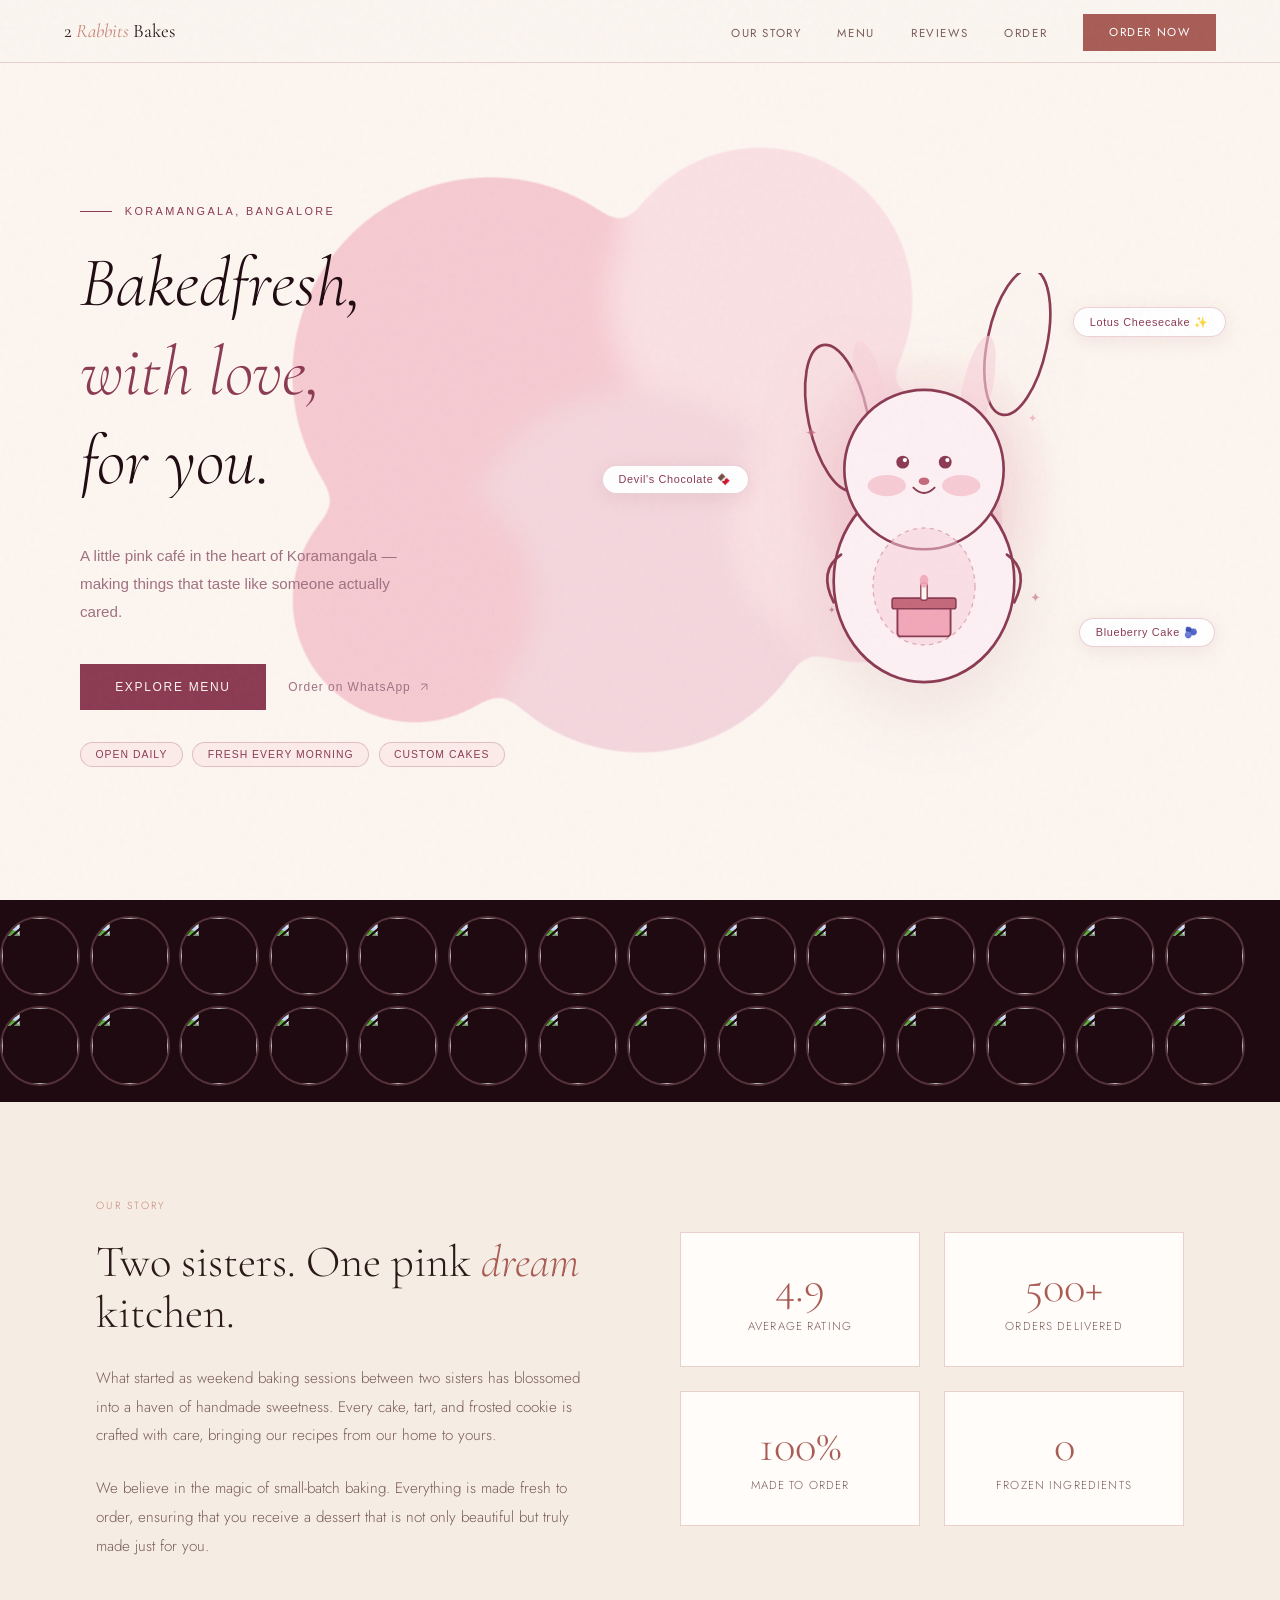
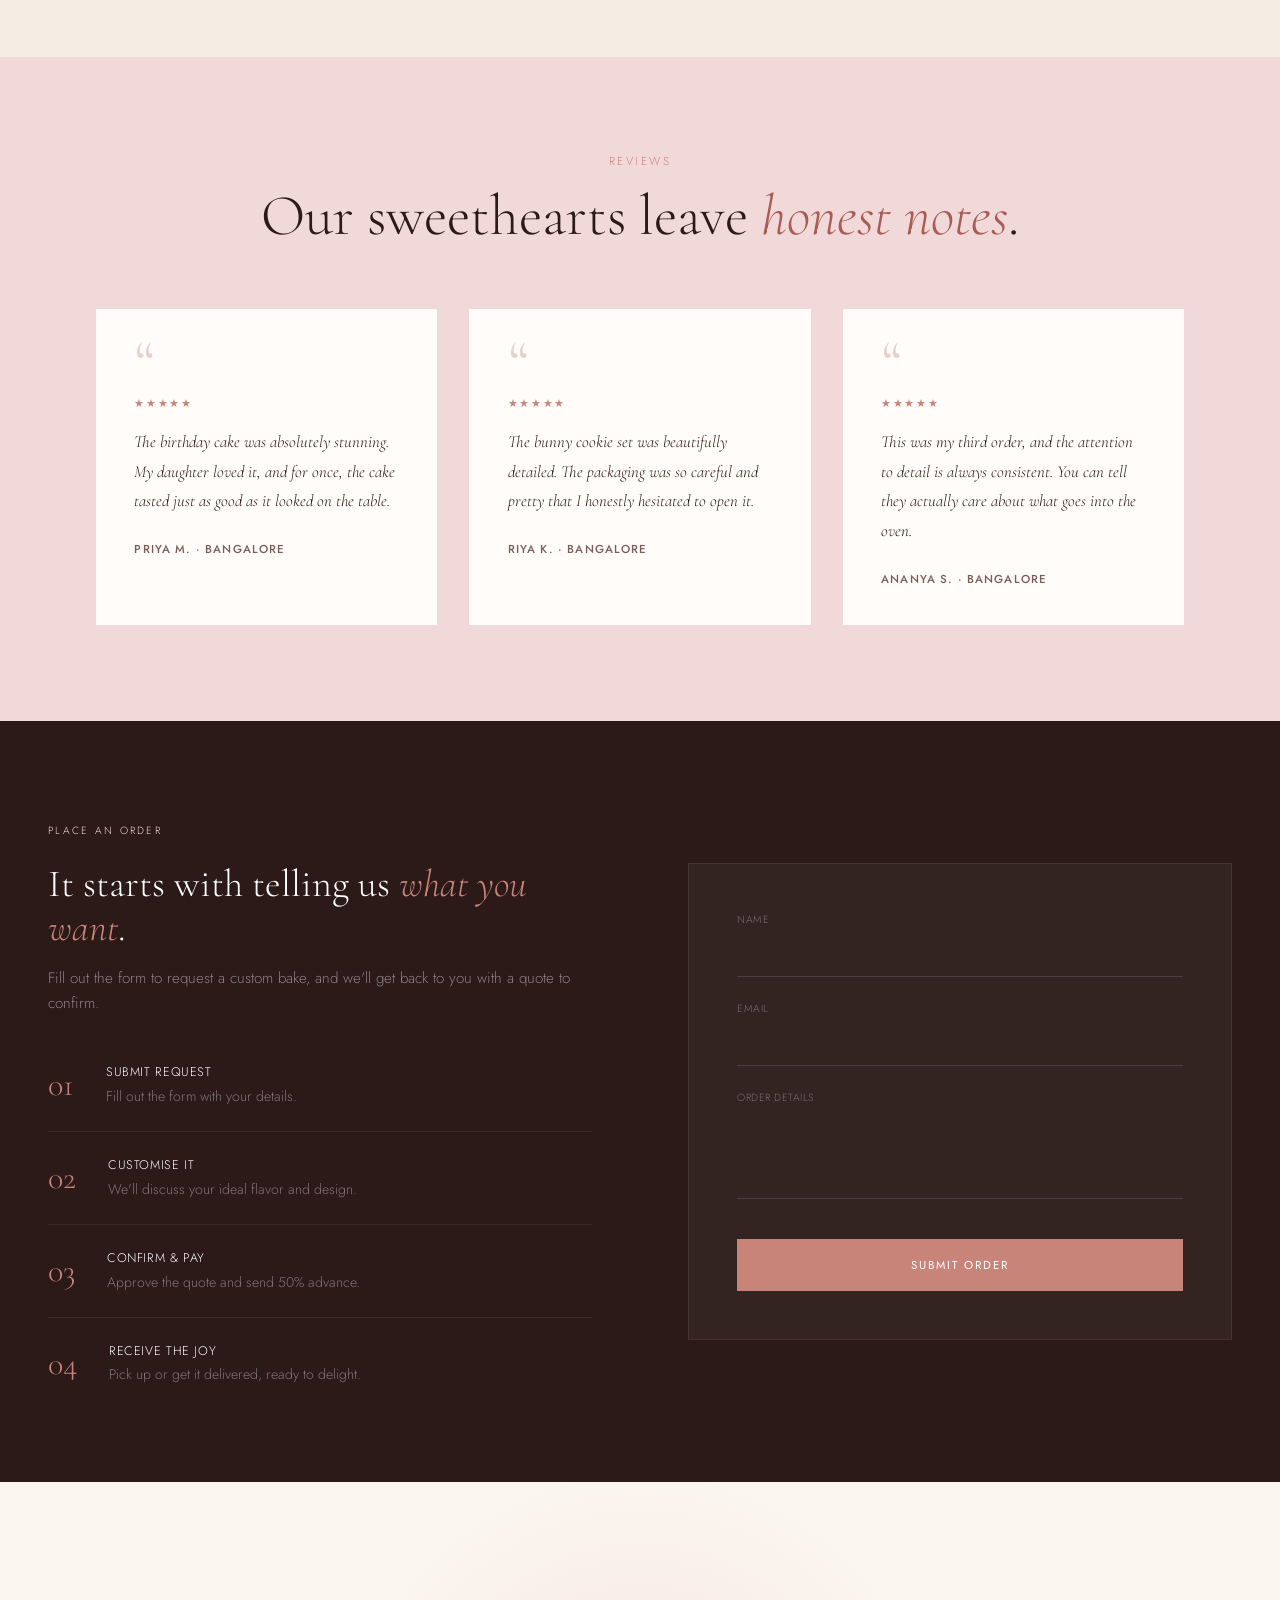
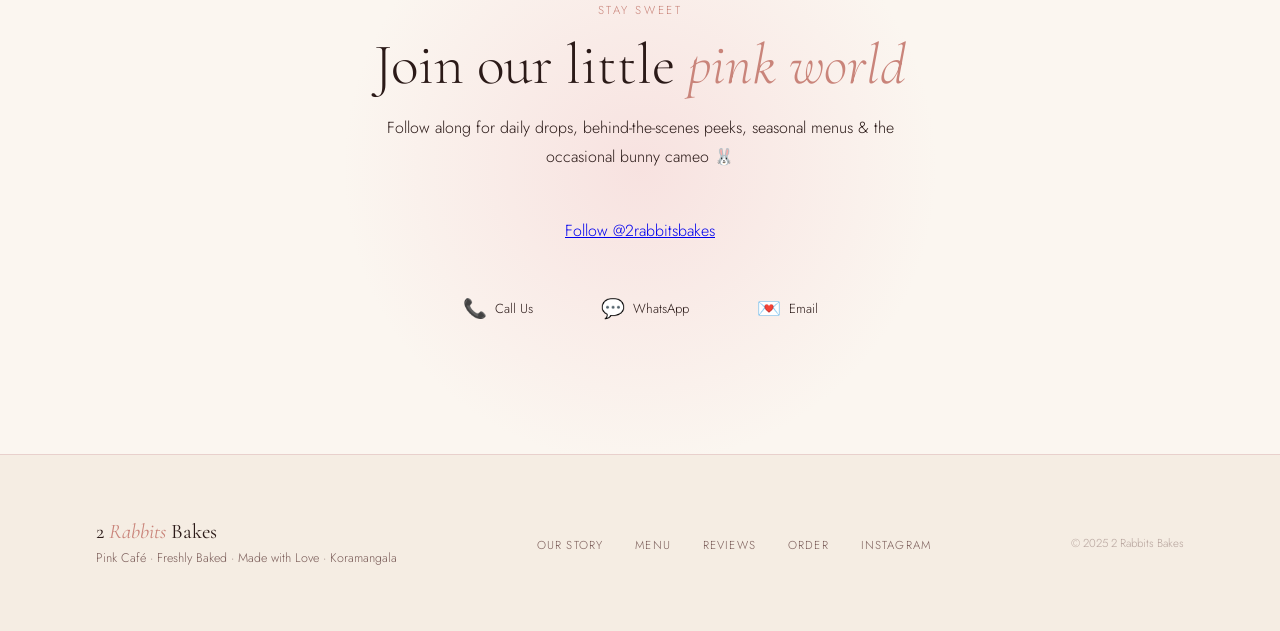
==== index.html @ 3a02e258 "replace images" ====
<!DOCTYPE html>
<html lang="en">
<head>
  <meta charset="UTF-8" />
  <meta name="viewport" content="width=device-width, initial-scale=1.0" />
  <title>2 Rabbits Bakes 🐰</title>
  <link href="https://fonts.googleapis.com/css2?family=Cormorant+Garamond:ital,wght@0,300;0,400;0,500;1,300;1,400&family=Jost:wght@300;400;500&display=swap" rel="stylesheet" />
  <style>
    :root {
  --shop-pink:  #F2A7B8;
  --shop-light: #FDF0F4;
  --shop-berry: #8B3A52;
  --shop-ivory: #FDF6F0;
  --shop-white: #FFFFFF;
  --shop-dark:  #1E0A10;
  --shop-rose:  #C4687A;
  --shop-muted: #A07080;
      --blush: #F2D9D9;
      --rose: #C9847A;
      --deep-rose: #A85C55;
      --cream: #FBF6F0;
      --warm-white: #FFFCF9;
      --parchment: #F5EDE3;
      --ink: #2B1A18;
      --muted: #7A5C58;
      --border: #E8D0CC;
      --serif: 'Cormorant Garamond', Georgia, serif;
      --sans: 'Jost', sans-serif;
    }

    *, *::before, *::after { box-sizing: border-box; margin: 0; padding: 0; }

    html { scroll-behavior: smooth; }

    body {
      background: var(--warm-white);
      font-family: var(--sans);
      font-weight: 300;
      color: var(--ink);
      overflow-x: hidden;
    }

    /* ── NOISE TEXTURE OVERLAY ── */
    body::before {
      content: '';
      position: fixed;
      top: 0; left: 0;
      width: 100vw; height: 100vh;
      pointer-events: none;
      z-index: 9999;
      background: url('data:image/svg+xml;utf8,<svg viewBox="0 0 200 200" xmlns="http://www.w3.org/2000/svg"><filter id="noiseFilter"><feTurbulence type="fractalNoise" baseFrequency="0.85" numOctaves="3" stitchTiles="stitch"/></filter><rect width="100%" height="100%" filter="url(%23noiseFilter)"/></svg>');
      opacity: 0.04;
    }

    /* ── SCROLL ANIMATIONS ── */
    .reveal {
      opacity: 0;
      transform: translateY(28px);
      transition: opacity 0.7s ease, transform 0.7s ease;
    }
    .reveal.visible { opacity: 1; transform: translateY(0); }

    /* ── NAV ── */
    nav {
      position: fixed;
      top: 0; left: 0; right: 0;
      z-index: 100;
      display: flex;
      align-items: center;
      justify-content: space-between;
      padding: 1.4rem 4rem;
      background: rgba(251, 246, 240, 0.88);
      backdrop-filter: blur(12px);
      border-bottom: 1px solid var(--border);
      transition: box-shadow 0.3s ease, padding 0.3s ease;
    }
    nav.scrolled {
      padding: 0.9rem 4rem;
      box-shadow: 0 4px 24px var(--shadow);
    }

    .nav-logo {
      font-family: var(--serif);
      font-size: 1.2rem;
      font-weight: 400;
      color: var(--ink);
      text-decoration: none;
    }
    .nav-logo em {
      font-style: italic;
      color: var(--rose);
    }

    .nav-links {
      display: flex;
      gap: 36px;
      list-style: none;
    }
    .nav-links a {
      font-family: var(--sans);
      font-size: 0.72rem;
      font-weight: 400;
      letter-spacing: 0.14em;
      text-transform: uppercase;
      color: var(--muted);
      text-decoration: none;
      transition: color 0.3s ease;
    }
    .nav-links a:hover { color: var(--deep-rose); }

    .nav-cta {
      background: var(--deep-rose);
      color: white !important;
      padding: 0.65rem 1.6rem;
      font-family: var(--sans);
      font-size: 0.72rem;
      font-weight: 400 !important;
      letter-spacing: 0.12em;
      text-transform: uppercase;
      border-radius: 0;
      transition: background 0.3s ease, transform 0.3s ease !important;
    }
    .nav-cta:hover { background: var(--rose) !important; transform: translateY(-1px); }

/* BLOB BACKGROUND */
.hero-wrapper {
  position: relative;
  min-height: 100vh;
  padding-top: 72px;
  background: var(--shop-ivory);
  overflow: hidden;
  display: flex;
  align-items: center;
}

.blob-bg {
  position: absolute;
  inset: 0;
  z-index: 0;
  opacity: 0.55;
}

.blob-svg {
  width: 100%;
  height: 100%;
  position: absolute;
  inset: 0;
}

.b1 { animation: blobMove1 9s ease-in-out infinite; }
.b2 { animation: blobMove2 11s ease-in-out infinite; }
.b3 { animation: blobMove3 8s ease-in-out infinite; }
.b4 { animation: blobMove4 13s ease-in-out infinite; }
.b5 { animation: blobMove5 10s ease-in-out infinite; }

@keyframes blobMove1 { 0%,100%{cx:200;cy:250;r:130} 33%{cx:260;cy:200;r:150} 66%{cx:180;cy:320;r:110} }
@keyframes blobMove2 { 0%,100%{cx:380;cy:200;r:100} 33%{cx:320;cy:260;r:120} 66%{cx:420;cy:150;r:90} }
@keyframes blobMove3 { 0%,100%{cx:300;cy:380;r:120} 33%{cx:250;cy:420;r:100} 66%{cx:350;cy:300;r:140} }
@keyframes blobMove4 { 0%,100%{cx:150;cy:400;r:80} 50%{cx:200;cy:350;r:100} }
@keyframes blobMove5 { 0%,100%{cx:450;cy:350;r:90} 50%{cx:400;cy:420;r:110} }

/* HERO INNER LAYOUT */
.hero-inner {
  position: relative;
  z-index: 1;
  display: grid;
  grid-template-columns: 1fr 1fr;
  gap: 4rem;
  align-items: center;
  padding: 5rem 6rem 5rem 5rem;
  width: 100%;
  max-width: 1400px;
  margin: 0 auto;
}

/* LEFT COLUMN */
.hero-text-col {
  display: flex;
  flex-direction: column;
  gap: 0;
}

.hero-eyebrow {
  display: flex;
  align-items: center;
  gap: 0.8rem;
  font-family: 'DM Sans', sans-serif;
  font-size: 0.68rem;
  font-weight: 500;
  letter-spacing: 0.22em;
  text-transform: uppercase;
  color: var(--shop-berry);
  margin-bottom: 1.8rem;
  opacity: 0;
  animation: fadeSlideUp 0.7s cubic-bezier(0.16,1,0.3,1) 0.2s forwards;
}

.eyebrow-line {
  display: inline-block;
  width: 2rem;
  height: 1.5px;
  background: var(--shop-berry);
  flex-shrink: 0;
}

/* HEADLINE — word by word reveal */
.hero-title {
  font-family: 'Cormorant Garamond', serif;
  font-size: clamp(3.2rem, 5.5vw, 6rem);
  font-weight: 300;
  font-style: italic;
  line-height: 1.05;
  color: var(--shop-dark);
  margin-bottom: 1.8rem;
}

.word-row {
  display: block;
  overflow: hidden;
}

.word-wrap {
  display: inline-block;
  overflow: hidden;
}

.word {
  display: inline-block;
  opacity: 0;
  transform: translateY(110%);
}

.word-row:nth-child(1) .word { animation: wordUp 0.9s cubic-bezier(0.16,1,0.3,1) 0.4s forwards; }
.word-row:nth-child(2) .word { animation: wordUp 0.9s cubic-bezier(0.16,1,0.3,1) 0.65s forwards; }
.word-row:nth-child(3) .word { animation: wordUp 0.9s cubic-bezier(0.16,1,0.3,1) 0.9s forwards; }

.pink-word { color: var(--shop-berry); }

.hero-body {
  font-family: 'DM Sans', sans-serif;
  font-size: 0.95rem;
  font-weight: 300;
  color: var(--shop-muted);
  line-height: 1.85;
  max-width: 38ch;
  margin-bottom: 2.4rem;
  opacity: 0;
  animation: fadeSlideUp 0.7s cubic-bezier(0.16,1,0.3,1) 1.1s forwards;
}

/* CTAs */
.hero-ctas {
  display: flex;
  gap: 1.4rem;
  align-items: center;
  margin-bottom: 2rem;
  opacity: 0;
  animation: fadeSlideUp 0.7s cubic-bezier(0.16,1,0.3,1) 1.25s forwards;
}

.cta-main {
  font-family: 'DM Sans', sans-serif;
  font-size: 0.75rem;
  font-weight: 500;
  letter-spacing: 0.14em;
  text-transform: uppercase;
  background: var(--shop-berry);
  color: var(--shop-ivory);
  padding: 1rem 2.2rem;
  text-decoration: none;
  transition: background 0.3s ease, transform 0.3s ease, box-shadow 0.3s ease;
}
.cta-main:hover {
  background: var(--shop-rose);
  transform: translateY(-3px);
  box-shadow: 0 12px 32px rgba(139,58,82,0.25);
}

.cta-sub {
  font-family: 'DM Sans', sans-serif;
  font-size: 0.75rem;
  font-weight: 400;
  letter-spacing: 0.08em;
  color: var(--shop-muted);
  text-decoration: none;
  display: flex;
  align-items: center;
  gap: 0.4rem;
  transition: color 0.25s, gap 0.25s;
}
.cta-sub:hover { color: var(--shop-berry); gap: 0.7rem; }

/* BADGES */
.hero-badges {
  display: flex;
  gap: 0.6rem;
  flex-wrap: wrap;
  opacity: 0;
  animation: fadeSlideUp 0.7s cubic-bezier(0.16,1,0.3,1) 1.4s forwards;
}

.badge {
  font-family: 'DM Sans', sans-serif;
  font-size: 0.65rem;
  font-weight: 400;
  letter-spacing: 0.1em;
  text-transform: uppercase;
  color: var(--shop-berry);
  border: 1px solid rgba(139,58,82,0.25);
  padding: 0.35rem 0.9rem;
  border-radius: 999px;
  background: rgba(242,167,184,0.12);
  transition: background 0.2s;
}
.badge:hover { background: rgba(242,167,184,0.28); }

/* RIGHT COLUMN — tilt card */
.hero-visual-col {
  position: relative;
  display: flex;
  align-items: center;
  justify-content: center;
  opacity: 0;
  animation: fadeSlideUp 0.9s cubic-bezier(0.16,1,0.3,1) 0.5s forwards;
}

.rabbit-stage {
  position: relative;
  display: flex;
  align-items: center;
  justify-content: center;
  width: 100%;
  max-width: 420px;
  margin: 0 auto;
  transform-style: preserve-3d;
  transition: transform 0.1s ease-out;
  will-change: transform;
}

.rabbit-glow {
  position: absolute;
  width: 280px;
  height: 280px;
  border-radius: 50%;
  background: radial-gradient(circle, rgba(242,167,184,0.45) 0%, transparent 70%);
  animation: glowPulse 4s ease-in-out infinite;
  pointer-events: none;
}

.rabbit-svg {
  width: 100%;
  max-width: 340px;
  height: auto;
  animation: rabbitBounce 3.5s ease-in-out infinite;
  filter: drop-shadow(0 20px 40px rgba(139,58,82,0.12));
}

.ear-left { animation: earWiggleL 3.5s ease-in-out infinite; transform-origin: 110px 160px; }
.ear-right { animation: earWiggleR 3.5s ease-in-out infinite; transform-origin: 210px 160px; }
.flame { animation: flameFlicker 0.8s ease-in-out infinite alternate; transform-origin: 160px 290px; }
.eye { animation: blink 5s ease-in-out infinite; }

.star { animation: starTwinkle 3s ease-in-out infinite; }
.s1 { animation-delay: 0s; }
.s2 { animation-delay: 0.8s; }
.s3 { animation-delay: 1.4s; }
.s4 { animation-delay: 2s; }

@keyframes rabbitBounce {
  0%, 100% { transform: translateY(0px); }
  50%       { transform: translateY(-14px); }
}

@keyframes earWiggleL {
  0%, 100% { transform: rotate(0deg); }
  20%       { transform: rotate(-6deg); }
  40%       { transform: rotate(3deg); }
}

@keyframes earWiggleR {
  0%, 100% { transform: translateX(0deg); }
  20%       { transform: rotate(6deg); }
  40%       { transform: rotate(-3deg); }
}

@keyframes flameFlicker {
  from { transform: scaleY(1) scaleX(1); opacity: 0.9; }
  to   { transform: scaleY(1.3) scaleX(0.8); opacity: 0.6; }
}

@keyframes glowPulse {
  0%, 100% { transform: scale(1); opacity: 0.6; }
  50%       { transform: scale(1.15); opacity: 0.9; }
}

@keyframes blink {
  0%, 90%, 100% { transform: scaleY(1); }
  95%            { transform: scaleY(0.1); }
}

@keyframes starTwinkle {
  0%, 100% { opacity: 0.3; transform: scale(0.8); }
  50%       { opacity: 1;   transform: scale(1.2); }
}

/* FLOATING PILL BADGES */
.float-pill {
  position: absolute;
  font-family: 'DM Sans', sans-serif;
  font-size: 0.68rem;
  font-weight: 400;
  letter-spacing: 0.06em;
  color: var(--shop-berry);
  background: var(--shop-white);
  border: 1px solid rgba(196,104,122,0.3);
  padding: 0.45rem 1rem;
  border-radius: 999px;
  box-shadow: 0 4px 20px rgba(139,58,82,0.1);
  white-space: nowrap;
}

.fp1 { top: 8%; right: -8%; animation: pillFloat 6s ease-in-out infinite; }
.fp2 { top: 45%; left: -12%; animation: pillFloat 8s ease-in-out 1s infinite; }
.fp3 { bottom: 12%; right: -6%; animation: pillFloat 7s ease-in-out 0.5s infinite; }

/* DUAL SCROLL STRIPS */
.dual-strips {
  background: var(--shop-dark);
  padding: 1rem 0;
  overflow: hidden;
  display: flex;
  flex-direction: column;
  gap: 0.6rem;
}

.strip { overflow: hidden; }

.strip-track {
  display: flex;
  gap: 0.6rem;
  width: max-content;
}

.strip-left .strip-track  { animation: scrollLeft  28s linear infinite; }
.strip-right .strip-track { animation: scrollRight 22s linear infinite; }

.dual-strips:hover .strip-track { animation-play-state: paused; }

.strip-item {
  width: 80px;
  height: 80px;
  border-radius: 50%;
  overflow: hidden;
  flex-shrink: 0;
  border: 2px solid rgba(242,167,184,0.25);
  transition: border-color 0.3s, transform 0.3s;
}

.strip-item:hover {
  border-color: var(--shop-pink);
  transform: scale(1.1);
}

.strip-item img {
  width: 100%;
  height: 100%;
  object-fit: cover;
  display: block;
}

/* ── KEYFRAMES ── */
@keyframes wordUp {
  to { opacity: 1; transform: translateY(0); }
}

@keyframes fadeSlideUp {
  from { opacity: 0; transform: translateY(20px); }
  to   { opacity: 1; transform: translateY(0); }
}

@keyframes clipWipe {
  to { clip-path: inset(0 0% 0 0); }
}

@keyframes imgSettle {
  to { transform: scale(1); }
}

@keyframes pillFloat {
  0%,100% { transform: translateY(0px); }
  50%     { transform: translateY(-10px); }
}

@keyframes scrollLeft {
  from { transform: translateX(0); }
  to   { transform: translateX(-50%); }
}

@keyframes scrollRight {
  from { transform: translateX(-50%); }
  to   { transform: translateX(0); }
}

/* RESPONSIVE */
@media (max-width: 900px) {
  .hero-inner { grid-template-columns: 1fr; padding: 3rem 1.5rem; gap: 3rem; }
  .rabbit-stage { width: 100%; }
  
  .fp1, .fp2, .fp3 { display: none; }
  .hero-title { font-size: clamp(2.8rem, 9vw, 4rem); }
}

    /* ── SECTION COMMON ── */
    section { padding: 100px 48px; }

    .section-label {
      font-size: 0.72rem;
      letter-spacing: 0.22em;
      text-transform: uppercase;
      color: var(--rose);
      margin-bottom: 14px;
      display: flex;
      align-items: center;
      gap: 10px;
    }
    .section-label::before {
      content: '';
      display: block;
      width: 32px; height: 1px;
      background: var(--rose-light);
    }

    .section-title {
      font-family: 'Cormorant Garamond', serif;
      font-size: clamp(2.2rem, 5vw, 3.6rem);
      font-weight: 300;
      line-height: 1.15;
      color: var(--charcoal);
      margin-bottom: 20px;
    }
    .section-title em { font-style: italic; color: var(--rose); }

    .section-body {
      font-size: 1rem;
      line-height: 1.8;
      color: var(--charcoal-light);
      max-width: 560px;
    }

    /* ── ABOUT ── */
    #about {
      display: grid;
      grid-template-columns: 1fr 1fr;
      gap: 5rem;
      align-items: center;
      background: var(--parchment);
      padding: 6rem;
    }

    .about-label {
      font-family: var(--sans);
      font-size: 0.65rem;
      text-transform: uppercase;
      letter-spacing: 0.22em;
      color: var(--rose);
      margin-bottom: 1.5rem;
      display: block;
    }

    .about-heading {
      font-family: var(--serif);
      font-size: clamp(2.2rem, 3.5vw, 3.4rem);
      font-weight: 300;
      color: var(--ink);
      margin-bottom: 1.5rem;
      line-height: 1.15;
    }
    .about-heading em {
      font-style: italic;
      color: var(--deep-rose);
    }

    .about-text {
      font-size: 0.95rem;
      color: var(--muted);
      line-height: 1.9;
      margin-bottom: 1.5rem;
    }
    .about-text:last-of-type {
      margin-bottom: 0;
    }

    .about-stats {
      display: grid;
      grid-template-columns: 1fr 1fr;
      gap: 1.5rem;
    }

    .stat-card {
      background: var(--warm-white);
      border: 1px solid var(--border);
      padding: 2rem;
      display: flex;
      flex-direction: column;
      gap: 0.5rem;
      text-align: center;
    }

    .stat-number {
      font-family: var(--serif);
      font-size: 2.8rem;
      font-weight: 300;
      color: var(--deep-rose);
      line-height: 1;
    }

    .stat-label {
      font-family: var(--sans);
      font-size: 0.72rem;
      text-transform: uppercase;
      letter-spacing: 0.1em;
      color: var(--muted);
    }

    /* ── MENU ── */
    .menu-section {
      background: var(--cream);
      text-align: center;
      padding: 100px 48px;
    }
    .menu-section .section-label {
      font-family: var(--sans);
      font-size: 0.65rem;
      text-transform: uppercase;
      letter-spacing: 0.22em;
      color: var(--rose);
      justify-content: center;
      display: flex;
    }
    .menu-section .section-label::before { display: none; }
    .menu-section .section-title em { color: var(--deep-rose); }

    .menu-grid {
      display: grid;
      grid-template-columns: repeat(3, 1fr);
      gap: 1.5px;
      background: var(--border);
      max-width: 1100px;
      margin: 60px auto 0;
      border: 1.5px solid var(--border);
    }

    .menu-card {
      background: var(--warm-white);
      padding: 2.8rem 2.4rem;
      position: relative;
      overflow: hidden;
      text-align: left;
      cursor: default;
      transition: background 0.3s ease;
    }
    .menu-card:hover {
      background: var(--parchment);
    }
    .menu-card::before {
      content: '';
      position: absolute;
      top: 0;
      left: 0;
      width: 3px;
      height: 0;
      background: var(--rose);
      transition: height 0.3s ease;
    }
    .menu-card:hover::before {
      height: 100%;
    }

    .menu-watermark {
      font-family: var(--serif);
      font-size: 3.5rem;
      font-weight: 300;
      color: var(--blush);
      position: absolute;
      top: 0.8rem;
      right: 1.2rem;
      line-height: 1;
      user-select: none;
      z-index: 0;
    }

    .menu-card-body {
      position: relative;
      z-index: 1;
    }

    .menu-card-title {
      font-family: var(--serif);
      font-size: 1.4rem;
      color: var(--ink);
      margin-bottom: 0.6rem;
    }

    .menu-card-desc {
      font-family: var(--sans);
      font-size: 0.85rem;
      color: var(--muted);
      line-height: 1.75;
      margin-bottom: 1.6rem;
    }

    .menu-card-footer {
      display: flex;
      align-items: center;
      justify-content: space-between;
      position: relative;
      z-index: 1;
    }

    .menu-price {
      font-family: var(--serif);
      font-size: 1.1rem;
      font-style: italic;
      color: var(--deep-rose);
    }

    .menu-tag {
      font-family: var(--sans);
      font-size: 0.6rem;
      text-transform: uppercase;
      letter-spacing: 0.14em;
      color: var(--rose);
      border: 1px solid var(--rose);
      padding: 0.2rem 0.6rem;
    }

    /* ── TESTIMONIALS ── */
    .testimonials {
      background: var(--blush);
      padding: 6rem;
      text-align: center;
    }
    .testimonials .section-label { justify-content: center; }
    .testimonials .section-label::before { display: none; }
    .testimonials .section-title em { color: var(--deep-rose); }

    .testi-grid {
      display: grid;
      grid-template-columns: repeat(3, 1fr);
      gap: 2rem;
      max-width: 1100px;
      margin: 60px auto 0;
    }

    .testi-card {
      background: var(--warm-white);
      padding: 2.4rem;
      text-align: left;
      transition: transform 0.3s ease;
    }
    .testi-card:hover { transform: translateY(-4px); }

    .testi-quote-mark {
      font-family: var(--serif);
      font-size: 4rem;
      color: var(--border);
      line-height: 0.5;
      margin-bottom: 1rem;
      display: block;
    }

    .testi-stars {
      color: var(--rose);
      font-size: 0.7rem;
      letter-spacing: 0.15em;
      margin-bottom: 1rem;
    }

    .testi-quote {
      font-family: var(--serif);
      font-style: italic;
      font-size: 1.05rem;
      color: var(--ink);
      line-height: 1.75;
      margin-bottom: 1.6rem;
    }

    .testi-author {
      display: flex;
      align-items: center;
      gap: 12px;
    }

    .testi-name {
      font-family: var(--sans);
      font-size: 0.72rem;
      font-weight: 500;
      text-transform: uppercase;
      letter-spacing: 0.1em;
      color: var(--muted);
    }

    /* ── HOW TO ORDER ── */
    #order {
      background: var(--ink);
      padding: 6rem 48px;
    }

    .order-container {
      display: grid;
      grid-template-columns: 1fr 1fr;
      gap: 6rem;
      align-items: center;
      max-width: 1200px;
      margin: 0 auto;
    }

    .order-left .section-label {
      font-family: var(--sans);
      font-size: 0.65rem;
      text-transform: uppercase;
      letter-spacing: 0.22em;
      color: var(--blush);
      margin-bottom: 1.5rem;
      display: inline-block;
    }

    .order-heading {
      font-family: var(--serif);
      font-weight: 300;
      font-size: clamp(2rem, 3vw, 3rem);
      color: white;
      margin-bottom: 1rem;
      line-height: 1.15;
    }
    .order-heading em {
      font-style: italic;
      color: var(--rose);
    }

    .order-subtext {
      font-family: var(--sans);
      color: rgba(255,255,255,0.45);
      font-size: 0.95rem;
      line-height: 1.6;
      margin-bottom: 3rem;
    }

    .order-steps {
      display: flex;
      flex-direction: column;
      gap: 0;
    }

    .order-step {
      display: flex;
      flex-direction: row;
      gap: 2rem;
      align-items: center;
      padding: 1.5rem 0;
      border-bottom: 1px solid rgba(255,255,255,0.07);
    }
    .order-step:first-child {
      padding-top: 0;
    }
    .order-step:last-child {
      border-bottom: none;
      padding-bottom: 0;
    }

    .step-number {
      font-family: var(--serif);
      font-size: 2rem;
      color: var(--rose);
      line-height: 1;
    }

    .step-text {
      display: flex;
      flex-direction: column;
      gap: 0.3rem;
    }

    .step-title {
      font-family: var(--sans);
      font-size: 0.78rem;
      text-transform: uppercase;
      color: white;
      letter-spacing: 0.05em;
    }

    .step-desc {
      font-family: var(--sans);
      font-size: 0.88rem;
      color: rgba(255,255,255,0.4);
      line-height: 1.5;
    }

    .order-form-container {
      background: rgba(255,255,255,0.04);
      border: 1px solid rgba(255,255,255,0.08);
      padding: 3rem;
    }

    .order-form-group {
      display: flex;
      flex-direction: column;
      margin-bottom: 1.5rem;
    }

    .order-form-label {
      font-family: var(--sans);
      font-size: 0.65rem;
      text-transform: uppercase;
      color: rgba(255,255,255,0.35);
      margin-bottom: 0.3rem;
      letter-spacing: 0.05em;
    }

    .order-input {
      background: transparent;
      border: none;
      border-bottom: 1px solid rgba(255,255,255,0.12);
      color: white;
      padding: 0.7rem 0;
      font-family: var(--sans);
      font-size: 0.95rem;
      transition: border-bottom-color 0.3s ease;
      outline: none;
      resize: none;
    }
    .order-input:focus {
      border-bottom-color: var(--rose);
    }

    .order-submit {
      width: 100%;
      background: var(--rose);
      color: white;
      font-family: var(--sans);
      text-transform: uppercase;
      font-size: 0.72rem;
      letter-spacing: 0.18em;
      padding: 1.1rem;
      border: none;
      cursor: pointer;
      transition: background 0.3s ease;
      margin-top: 1rem;
    }
    .order-submit:hover {
      background: var(--deep-rose);
    }

    /* ── CTA SECTION ── */
    .cta-section {
      text-align: center;
      padding: 120px 48px;
      background: var(--cream);
      position: relative;
      overflow: hidden;
    }
    .cta-section::before {
      content: '';
      position: absolute;
      width: 600px; height: 600px;
      background: radial-gradient(circle, #F2C4C8 0%, transparent 70%);
      top: 50%; left: 50%;
      transform: translate(-50%, -50%);
      opacity: 0.4;
      pointer-events: none;
    }

    .cta-inner { position: relative; z-index: 1; }

    .cta-section .section-title { margin-bottom: 16px; }

    .cta-section .section-body {
      margin: 0 auto 48px;
      text-align: center;
    }

    .cta-section .section-label { justify-content: center; }
    .cta-section .section-label::before { display: none; }

    .cta-social {
      display: flex;
      align-items: center;
      justify-content: center;
      gap: 20px;
      margin-top: 40px;
      flex-wrap: wrap;
    }

    .social-pill {
      display: flex;
      align-items: center;
      gap: 8px;
      background: var(--white);
      border: 1px solid var(--blush-deep);
      border-radius: 50px;
      padding: 12px 24px;
      font-size: 0.82rem;
      color: var(--charcoal-light);
      text-decoration: none;
      transition: background 0.3s, transform 0.2s, box-shadow 0.3s;
    }
    .social-pill:hover {
      background: var(--blush);
      transform: translateY(-2px);
      box-shadow: 0 8px 20px var(--shadow);
    }
    .social-pill span { font-size: 1.2rem; }

    /* ── FOOTER ── */
    footer {
      background: var(--parchment);
      border-top: 1px solid var(--border);
      padding: 4rem 6rem;
      display: flex;
      justify-content: space-between;
      align-items: center;
      flex-wrap: wrap;
      gap: 2rem;
    }

    .footer-left {
      display: flex;
      flex-direction: column;
      gap: 0.3rem;
      text-align: left;
    }

    .footer-logo {
      font-family: var(--serif);
      font-size: 1.3rem;
      font-weight: 400;
      color: var(--ink);
    }
    .footer-logo em {
      font-style: italic;
      color: var(--rose);
      font-weight: 400;
    }

    .footer-tagline {
      font-family: var(--sans);
      font-size: 0.78rem;
      color: var(--muted);
      margin: 0;
    }

    .footer-links {
      display: flex;
      justify-content: center;
      gap: 2rem;
      list-style: none;
      margin: 0;
      padding: 0;
      flex-wrap: wrap;
    }
    .footer-links a {
      font-family: var(--sans);
      font-size: 0.72rem;
      text-transform: uppercase;
      letter-spacing: 0.1em;
      color: var(--muted);
      text-decoration: none;
      transition: color 0.3s ease;
    }
    .footer-links a:hover {
      color: var(--deep-rose);
    }

    .footer-right p {
      font-family: var(--sans);
      font-size: 0.72rem;
      color: rgba(122,92,88,0.5);
      margin: 0;
    }

    /* ── KEYFRAMES ── */
    @keyframes fadeUp {
      from { opacity: 0; transform: translateY(20px); }
      to { opacity: 1; transform: translateY(0); }
    }
    @keyframes fadeDown {
      from { opacity: 0; transform: translateY(-10px); }
      to { opacity: 1; transform: translateY(0); }
    }

    /* ── RESPONSIVE ── */
    @media (max-width: 900px) {
      nav { padding: 16px 24px; }
      .nav-links { display: none; }
      section { padding: 70px 24px; }
      #about { grid-template-columns: 1fr; gap: 4rem; padding: 4rem 2rem; }
      .about-stats { grid-template-columns: 1fr; }
      .menu-grid { grid-template-columns: 1fr 1fr; }
      .testi-grid { grid-template-columns: 1fr; }
      .order-container { grid-template-columns: 1fr; gap: 4rem; }
      footer { flex-direction: column; padding: 4rem 2rem; text-align: center; }
      .footer-left { align-items: center; text-align: center; }
    }
    @media (max-width: 600px) {
      .menu-grid { grid-template-columns: 1fr; }
    }
  </style>
</head>
<body>

  <!-- NAV -->
  <nav id="navbar">
    <a href="#" class="nav-logo">2 <em>Rabbits</em> Bakes</a>
    <ul class="nav-links">
      <li><a href="#about">Our Story</a></li>
      <li><a href="menu.html">Menu</a></li>
      <li><a href="#love">Reviews</a></li>
      <li><a href="#order">Order</a></li>
      <li><a href="https://www.instagram.com" class="nav-cta">Order Now</a></li>
    </ul>
  </nav>

  <div class="hero-wrapper">

    <!-- BACKGROUND BLOB — always morphing -->
    <div class="blob-bg" aria-hidden="true">
      <svg class="blob-svg" viewBox="0 0 600 600" xmlns="http://www.w3.org/2000/svg">
        <defs>
          <filter id="goo">
            <feGaussianBlur in="SourceGraphic" stdDeviation="10" result="blur"/>
            <feColorMatrix in="blur" mode="matrix" values="1 0 0 0 0  0 1 0 0 0  0 0 1 0 0  0 0 0 18 -7" result="goo"/>
          </filter>
        </defs>
        <g filter="url(#goo)">
          <circle class="b1" cx="200" cy="250" r="130" fill="#F2A7B8"/>
          <circle class="b2" cx="380" cy="200" r="100" fill="#F9D0DA"/>
          <circle class="b3" cx="300" cy="380" r="120" fill="#EDBED0"/>
          <circle class="b4" cx="150" cy="400" r="80"  fill="#F2A7B8"/>
          <circle class="b5" cx="450" cy="350" r="90"  fill="#F9D0DA"/>
        </g>
      </svg>
    </div>

    <!-- HERO CONTENT -->
    <div class="hero-inner">

      <!-- LEFT: text -->
      <div class="hero-text-col">
        <p class="hero-eyebrow">
          <span class="eyebrow-line"></span>
          Koramangala, Bangalore
        </p>

        <h1 class="hero-title" id="heroTitle">
          <span class="word-row"><span class="word-wrap"><span class="word">Baked</span></span><span class="word-wrap"><span class="word"> fresh,</span></span></span>
          <span class="word-row"><span class="word-wrap"><span class="word pink-word">with love,</span></span></span>
          <span class="word-row"><span class="word-wrap"><span class="word">for you.</span></span></span>
        </h1>

        <p class="hero-body">
          A little pink café in the heart of Koramangala — making things that taste like someone actually cared.
        </p>

        <div class="hero-ctas">
          <a href="menu.html" class="cta-main">Explore Menu</a>
          <a href="https://wa.me/918884449239" class="cta-sub" target="_blank">
            Order on WhatsApp
            <svg width="14" height="14" viewBox="0 0 24 24" fill="none" stroke="currentColor" stroke-width="1.5"><path d="M7 17L17 7M17 7H7M17 7v10"/></svg>
          </a>
        </div>

        <div class="hero-badges">
          <span class="badge">Open Daily</span>
          <span class="badge">Fresh Every Morning</span>
          <span class="badge">Custom Cakes</span>
        </div>
      </div>

      <!-- RIGHT: tilt card with clip reveal -->
      <div class="hero-visual-col">
        <div class="rabbit-stage" id="tiltCard">
          <div class="rabbit-glow"></div>
          <svg class="rabbit-svg" viewBox="0 0 320 400" xmlns="http://www.w3.org/2000/svg" fill="none">
            
            <!-- left ear -->
            <ellipse class="ear ear-left" cx="110" cy="110" rx="28" ry="70"
              stroke="#8B3A52" stroke-width="2.5"
              transform="rotate(-12 110 110)"/>
            <ellipse cx="110" cy="115" rx="14" ry="52"
              fill="#F9D0DA" opacity="0.6"
              transform="rotate(-12 110 115)"/>

            <!-- right ear -->
            <ellipse class="ear ear-right" cx="210" cy="105" rx="28" ry="70"
              stroke="#8B3A52" stroke-width="2.5"
              transform="rotate(12 210 105)"/>
            <ellipse cx="210" cy="110" rx="14" ry="52"
              fill="#F9D0DA" opacity="0.6"
              transform="rotate(12 210 110)"/>

            <!-- body -->
            <ellipse cx="160" cy="290" rx="85" ry="95"
              fill="#FDF0F4" stroke="#8B3A52" stroke-width="2.5"/>

            <!-- head -->
            <circle cx="160" cy="185" r="75"
              fill="#FDF0F4" stroke="#8B3A52" stroke-width="2.5"/>

            <!-- cheek blush left -->
            <ellipse cx="125" cy="200" rx="18" ry="10" fill="#F2A7B8" opacity="0.5"/>
            <!-- cheek blush right -->
            <ellipse cx="195" cy="200" rx="18" ry="10" fill="#F2A7B8" opacity="0.5"/>

            <!-- eyes -->
            <circle class="eye" cx="140" cy="178" r="6" fill="#8B3A52"/>
            <circle cx="142" cy="176" r="2" fill="white"/>
            <circle class="eye" cx="180" cy="178" r="6" fill="#8B3A52"/>
            <circle cx="182" cy="176" r="2" fill="white"/>

            <!-- nose -->
            <ellipse cx="160" cy="196" rx="5" ry="3.5" fill="#C4687A"/>

            <!-- mouth -->
            <path d="M150 202 Q160 212 170 202"
              stroke="#8B3A52" stroke-width="1.8" stroke-linecap="round"/>

            <!-- tummy circle -->
            <ellipse cx="160" cy="295" rx="48" ry="55"
              fill="#F9D0DA" opacity="0.5" stroke="#C4687A"
              stroke-width="1.2" stroke-dasharray="4 4"/>

            <!-- little cake held by rabbit -->
            <rect x="135" y="310" width="50" height="32"
              rx="3" fill="#F2A7B8" stroke="#8B3A52" stroke-width="1.8"/>
            <rect x="130" y="306" width="60" height="10"
              rx="2" fill="#C4687A" stroke="#8B3A52" stroke-width="1.5"/>
            <!-- candle -->
            <rect x="157" y="292" width="6" height="16"
              rx="2" fill="#FDF6F0" stroke="#8B3A52" stroke-width="1.2"/>
            <!-- flame -->
            <ellipse class="flame" cx="160" cy="290" rx="4" ry="6" fill="#F2A7B8" opacity="0.9"/>

            <!-- left arm -->
            <path d="M82 265 Q60 280 75 310"
              stroke="#8B3A52" stroke-width="2.5" stroke-linecap="round"/>
            <!-- right arm -->
            <path d="M238 265 Q260 280 245 310"
              stroke="#8B3A52" stroke-width="2.5" stroke-linecap="round"/>

            <!-- tiny stars around rabbit -->
            <text class="star s1" x="48"  y="155" font-size="14" fill="#C4687A" opacity="0.7">✦</text>
            <text class="star s2" x="258" y="140" font-size="10" fill="#F2A7B8" opacity="0.8">✦</text>
            <text class="star s3" x="70"  y="320" font-size="8"  fill="#8B3A52" opacity="0.5">✦</text>
            <text class="star s4" x="260" y="310" font-size="12" fill="#C4687A" opacity="0.6">✦</text>

          </svg>
        </div>

        <!-- floating pill badges around the card -->
        <div class="float-pill fp1">Lotus Cheesecake ✨</div>
        <div class="float-pill fp2">Devil's Chocolate 🍫</div>
        <div class="float-pill fp3">Blueberry Cake 🫐</div>
      </div>

    </div>
  </div>

  <!-- DUAL SCROLL STRIPS — replaces marquee -->
  <div class="dual-strips">
    <div class="strip strip-left">
      <div class="strip-track">
        <div class="strip-item"><img src="https://images.unsplash.com/photo-1533134242443-d4fd215305ad?w=200&h=200&fit=crop&crop=center" alt=""/></div>
        <div class="strip-item"><img src="https://images.unsplash.com/photo-1558961363-fa8fdf82db35?w=200&h=200&fit=crop&crop=center" alt=""/></div>
        <div class="strip-item"><img src="https://images.unsplash.com/photo-6UesXqvPMnQ?w=200&h=200&fit=crop&crop=center" alt=""/></div>
        <div class="strip-item"><img src="https://images.unsplash.com/photo-AigxB1zfRVo?w=200&h=200&fit=crop&crop=center" alt=""/></div>
        <div class="strip-item"><img src="https://images.unsplash.com/photo-QX814A1w3j4?w=200&h=200&fit=crop&crop=center" alt=""/></div>
        <div class="strip-item"><img src="https://images.unsplash.com/photo-PFzy4N0_R3M?w=200&h=200&fit=crop&crop=center" alt=""/></div>
        <div class="strip-item"><img src="https://images.unsplash.com/photo-qxQKvTOia6Y?w=200&h=200&fit=crop&crop=center" alt=""/></div>
        <!-- duplicate for seamless loop -->
        <div class="strip-item"><img src="https://images.unsplash.com/photo-1533134242443-d4fd215305ad?w=200&h=200&fit=crop&crop=center" alt=""/></div>
        <div class="strip-item"><img src="https://images.unsplash.com/photo-1558961363-fa8fdf82db35?w=200&h=200&fit=crop&crop=center" alt=""/></div>
        <div class="strip-item"><img src="https://images.unsplash.com/photo-6UesXqvPMnQ?w=200&h=200&fit=crop&crop=center" alt=""/></div>
        <div class="strip-item"><img src="https://images.unsplash.com/photo-AigxB1zfRVo?w=200&h=200&fit=crop&crop=center" alt=""/></div>
        <div class="strip-item"><img src="https://images.unsplash.com/photo-QX814A1w3j4?w=200&h=200&fit=crop&crop=center" alt=""/></div>
        <div class="strip-item"><img src="https://images.unsplash.com/photo-PFzy4N0_R3M?w=200&h=200&fit=crop&crop=center" alt=""/></div>
        <div class="strip-item"><img src="https://images.unsplash.com/photo-qxQKvTOia6Y?w=200&h=200&fit=crop&crop=center" alt=""/></div>
      </div>
    </div>
    <div class="strip strip-right">
      <div class="strip-track">
        <div class="strip-item"><img src="https://images.unsplash.com/photo-GPc38wLQVfM?w=200&h=200&fit=crop&crop=center" alt=""/></div>
        <div class="strip-item"><img src="https://images.unsplash.com/photo-FDYbS43jUrU?w=200&h=200&fit=crop&crop=center" alt=""/></div>
        <div class="strip-item"><img src="https://images.unsplash.com/photo-WXAbi41N2Js?w=200&h=200&fit=crop&crop=center" alt=""/></div>
        <div class="strip-item"><img src="https://images.unsplash.com/photo--qQlfYB7pqM?w=200&h=200&fit=crop&crop=center" alt=""/></div>
        <div class="strip-item"><img src="https://images.unsplash.com/photo-Faf15oObeuE?w=200&h=200&fit=crop&crop=center" alt=""/></div>
        <div class="strip-item"><img src="https://images.unsplash.com/photo-75owQGJNi3A?w=200&h=200&fit=crop&crop=center" alt=""/></div>
        <div class="strip-item"><img src="https://images.unsplash.com/photo-HQMZ3aICKkE?w=200&h=200&fit=crop&crop=center" alt=""/></div>
        <!-- duplicate -->
        <div class="strip-item"><img src="https://images.unsplash.com/photo-GPc38wLQVfM?w=200&h=200&fit=crop&crop=center" alt=""/></div>
        <div class="strip-item"><img src="https://images.unsplash.com/photo-FDYbS43jUrU?w=200&h=200&fit=crop&crop=center" alt=""/></div>
        <div class="strip-item"><img src="https://images.unsplash.com/photo-WXAbi41N2Js?w=200&h=200&fit=crop&crop=center" alt=""/></div>
        <div class="strip-item"><img src="https://images.unsplash.com/photo--qQlfYB7pqM?w=200&h=200&fit=crop&crop=center" alt=""/></div>
        <div class="strip-item"><img src="https://images.unsplash.com/photo-Faf15oObeuE?w=200&h=200&fit=crop&crop=center" alt=""/></div>
        <div class="strip-item"><img src="https://images.unsplash.com/photo-75owQGJNi3A?w=200&h=200&fit=crop&crop=center" alt=""/></div>
        <div class="strip-item"><img src="https://images.unsplash.com/photo-HQMZ3aICKkE?w=200&h=200&fit=crop&crop=center" alt=""/></div>
      </div>
    </div>
  </div>

  <!-- ABOUT -->
  <section id="about" class="reveal">
    <div class="about-left">
      <span class="about-label">Our Story</span>
      <h2 class="about-heading">Two sisters. One pink <em>dream</em> kitchen.</h2>
      <p class="about-text">
        What started as weekend baking sessions between two sisters has blossomed into a haven of handmade sweetness. Every cake, tart, and frosted cookie is crafted with care, bringing our recipes from our home to yours.
      </p>
      <p class="about-text">
        We believe in the magic of small-batch baking. Everything is made fresh to order, ensuring that you receive a dessert that is not only beautiful but truly made just for you.
      </p>
    </div>
    <div class="about-stats">
      <div class="stat-card">
        <span class="stat-number">4.9</span>
        <span class="stat-label">Average Rating</span>
      </div>
      <div class="stat-card">
        <span class="stat-number">500+</span>
        <span class="stat-label">Orders Delivered</span>
      </div>
      <div class="stat-card">
        <span class="stat-number">100%</span>
        <span class="stat-label">Made to Order</span>
      </div>
      <div class="stat-card">
        <span class="stat-number">0</span>
        <span class="stat-label">Frozen Ingredients</span>
      </div>
    </div>
  </section>

  <!-- TESTIMONIALS -->
  <section class="testimonials" id="love">
    <p class="section-label reveal">Reviews</p>
    <h2 class="section-title reveal">Our sweethearts leave <em>honest notes</em>.</h2>

    <div class="testi-grid">
      <div class="testi-card reveal" style="transition-delay: 0.05s">
        <span class="testi-quote-mark">“</span>
        <div class="testi-stars">★★★★★</div>
        <p class="testi-quote">The birthday cake was absolutely stunning. My daughter loved it, and for once, the cake tasted just as good as it looked on the table.</p>
        <div class="testi-author">
          <div class="testi-name">Priya M. · Bangalore</div>
        </div>
      </div>

      <div class="testi-card reveal" style="transition-delay: 0.1s">
        <span class="testi-quote-mark">“</span>
        <div class="testi-stars">★★★★★</div>
        <p class="testi-quote">The bunny cookie set was beautifully detailed. The packaging was so careful and pretty that I honestly hesitated to open it.</p>
        <div class="testi-author">
          <div class="testi-name">Riya K. · Bangalore</div>
        </div>
      </div>

      <div class="testi-card reveal" style="transition-delay: 0.15s">
        <span class="testi-quote-mark">“</span>
        <div class="testi-stars">★★★★★</div>
        <p class="testi-quote">This was my third order, and the attention to detail is always consistent. You can tell they actually care about what goes into the oven.</p>
        <div class="testi-author">
          <div class="testi-name">Ananya S. · Bangalore</div>
        </div>
      </div>
    </div>
  </section>

  <!-- HOW TO ORDER -->
  <section id="order">
    <div class="order-container">
      <div class="order-left reveal">
        <span class="order-left section-label" style="display:inline-block; font-family:var(--sans); font-size:0.65rem; text-transform:uppercase; letter-spacing:0.22em; color:var(--blush); margin-bottom:1.5rem;">Place an order</span>
        <h2 class="order-heading">It starts with telling us <em>what you want</em>.</h2>
        <p class="order-subtext">Fill out the form to request a custom bake, and we'll get back to you with a quote to confirm.</p>
        
        <div class="order-steps">
          <div class="order-step">
            <span class="step-number">01</span>
            <div class="step-text">
              <span class="step-title">Submit Request</span>
              <span class="step-desc">Fill out the form with your details.</span>
            </div>
          </div>
          <div class="order-step">
            <span class="step-number">02</span>
            <div class="step-text">
              <span class="step-title">Customise It</span>
              <span class="step-desc">We'll discuss your ideal flavor and design.</span>
            </div>
          </div>
          <div class="order-step">
            <span class="step-number">03</span>
            <div class="step-text">
              <span class="step-title">Confirm & Pay</span>
              <span class="step-desc">Approve the quote and send 50% advance.</span>
            </div>
          </div>
          <div class="order-step">
            <span class="step-number">04</span>
            <div class="step-text">
              <span class="step-title">Receive the Joy</span>
              <span class="step-desc">Pick up or get it delivered, ready to delight.</span>
            </div>
          </div>
        </div>
      </div>

      <div class="order-form-container reveal" style="transition-delay: 0.15s">
        <form>
          <div class="order-form-group">
            <label class="order-form-label" for="name">Name</label>
            <input class="order-input" type="text" id="name" name="name" required />
          </div>
          <div class="order-form-group">
            <label class="order-form-label" for="email">Email</label>
            <input class="order-input" type="email" id="email" name="email" required />
          </div>
          <div class="order-form-group">
            <label class="order-form-label" for="details">Order Details</label>
            <textarea class="order-input" id="details" name="details" rows="3" required></textarea>
          </div>
          <button type="submit" class="order-submit">Submit Order</button>
        </form>
      </div>
    </div>
  </section>

  <!-- CTA -->
  <section class="cta-section">
    <div class="cta-inner">
      <p class="section-label reveal">Stay Sweet</p>
      <h2 class="section-title reveal">Join our little <em>pink world</em></h2>
      <p class="section-body reveal" style="margin: 0 auto 48px; text-align: center;">
        Follow along for daily drops, behind-the-scenes peeks, seasonal menus & the occasional bunny cameo 🐰
      </p>
      <div class="reveal">
        <a href="https://www.instagram.com" class="btn-primary">Follow @2rabbitsbakes</a>
      </div>
      <div class="cta-social reveal">
        <a href="tel:+91" class="social-pill"><span>📞</span> Call Us</a>
        <a href="https://wa.me" class="social-pill"><span>💬</span> WhatsApp</a>
        <a href="mailto:hello@2rabbitsbakes.com" class="social-pill"><span>💌</span> Email</a>
      </div>
    </div>
  </section>

  <!-- FOOTER -->
  <footer>
    <div class="footer-left">
      <div class="footer-logo">2 <em>Rabbits</em> Bakes</div>
      <p class="footer-tagline">Pink Café · Freshly Baked · Made with Love · Koramangala</p>
    </div>
    <ul class="footer-links">
      <li><a href="#about">Our Story</a></li>
      <li><a href="menu.html">Menu</a></li>
      <li><a href="#love">Reviews</a></li>
      <li><a href="#order">Order</a></li>
      <li><a href="https://www.instagram.com">Instagram</a></li>
    </ul>
    <div class="footer-right">
      <p class="footer-copy">© 2025 2 Rabbits Bakes</p>
    </div>
  </footer>

  <script>
    // ── 3D MAGNETIC TILT ──
    const tiltCard = document.getElementById('tiltCard');
    if (tiltCard) {
      tiltCard.addEventListener('mousemove', (e) => {
        const rect = tiltCard.getBoundingClientRect();
        const x = (e.clientX - rect.left) / rect.width  - 0.5;
        const y = (e.clientY - rect.top)  / rect.height - 0.5;
        tiltCard.style.transform =
          `perspective(900px) rotateY(${x * 14}deg) rotateX(${-y * 10}deg) scale(1.02)`;
      });
      tiltCard.addEventListener('mouseleave', () => {
        tiltCard.style.transition = 'transform 0.7s cubic-bezier(0.16,1,0.3,1)';
        tiltCard.style.transform  = 'perspective(900px) rotateY(0deg) rotateX(0deg) scale(1)';
        setTimeout(() => { tiltCard.style.transition = 'transform 0.1s ease-out'; }, 700);
      });
    }

    // ── NAV SHRINK ──
    const nav = document.querySelector('nav');
    window.addEventListener('scroll', () => {
      if (!nav) return;
      nav.style.padding    = window.scrollY > 60 ? '0.75rem 4rem' : '1.2rem 4rem';
      nav.style.transition = 'padding 0.4s ease';
    });

    // Scroll reveal
    const reveals = document.querySelectorAll('.reveal');
    const observer = new IntersectionObserver((entries) => {
      entries.forEach(entry => {
        if (entry.isIntersecting) {
          entry.target.classList.add('visible');
        }
      });
    }, { threshold: 0.12 });
    reveals.forEach(el => observer.observe(el));
  </script>
</body>
</html>
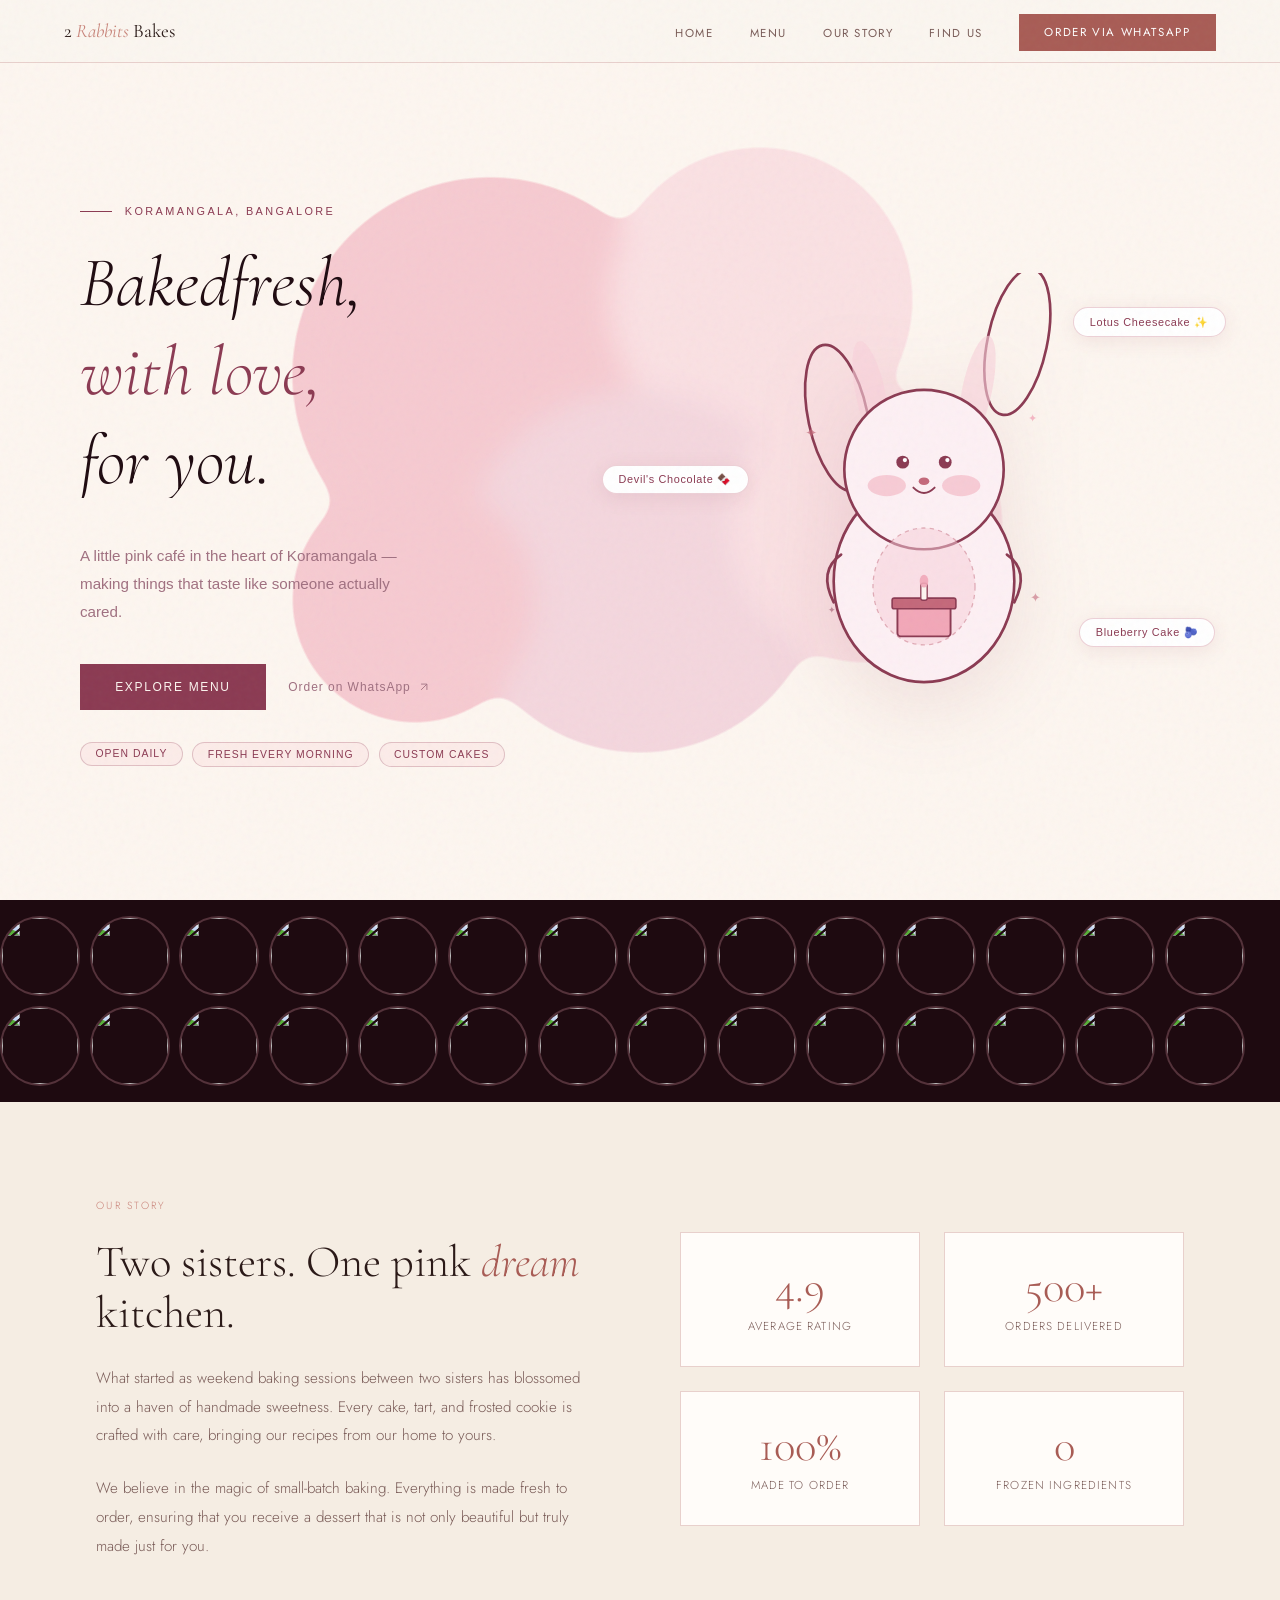
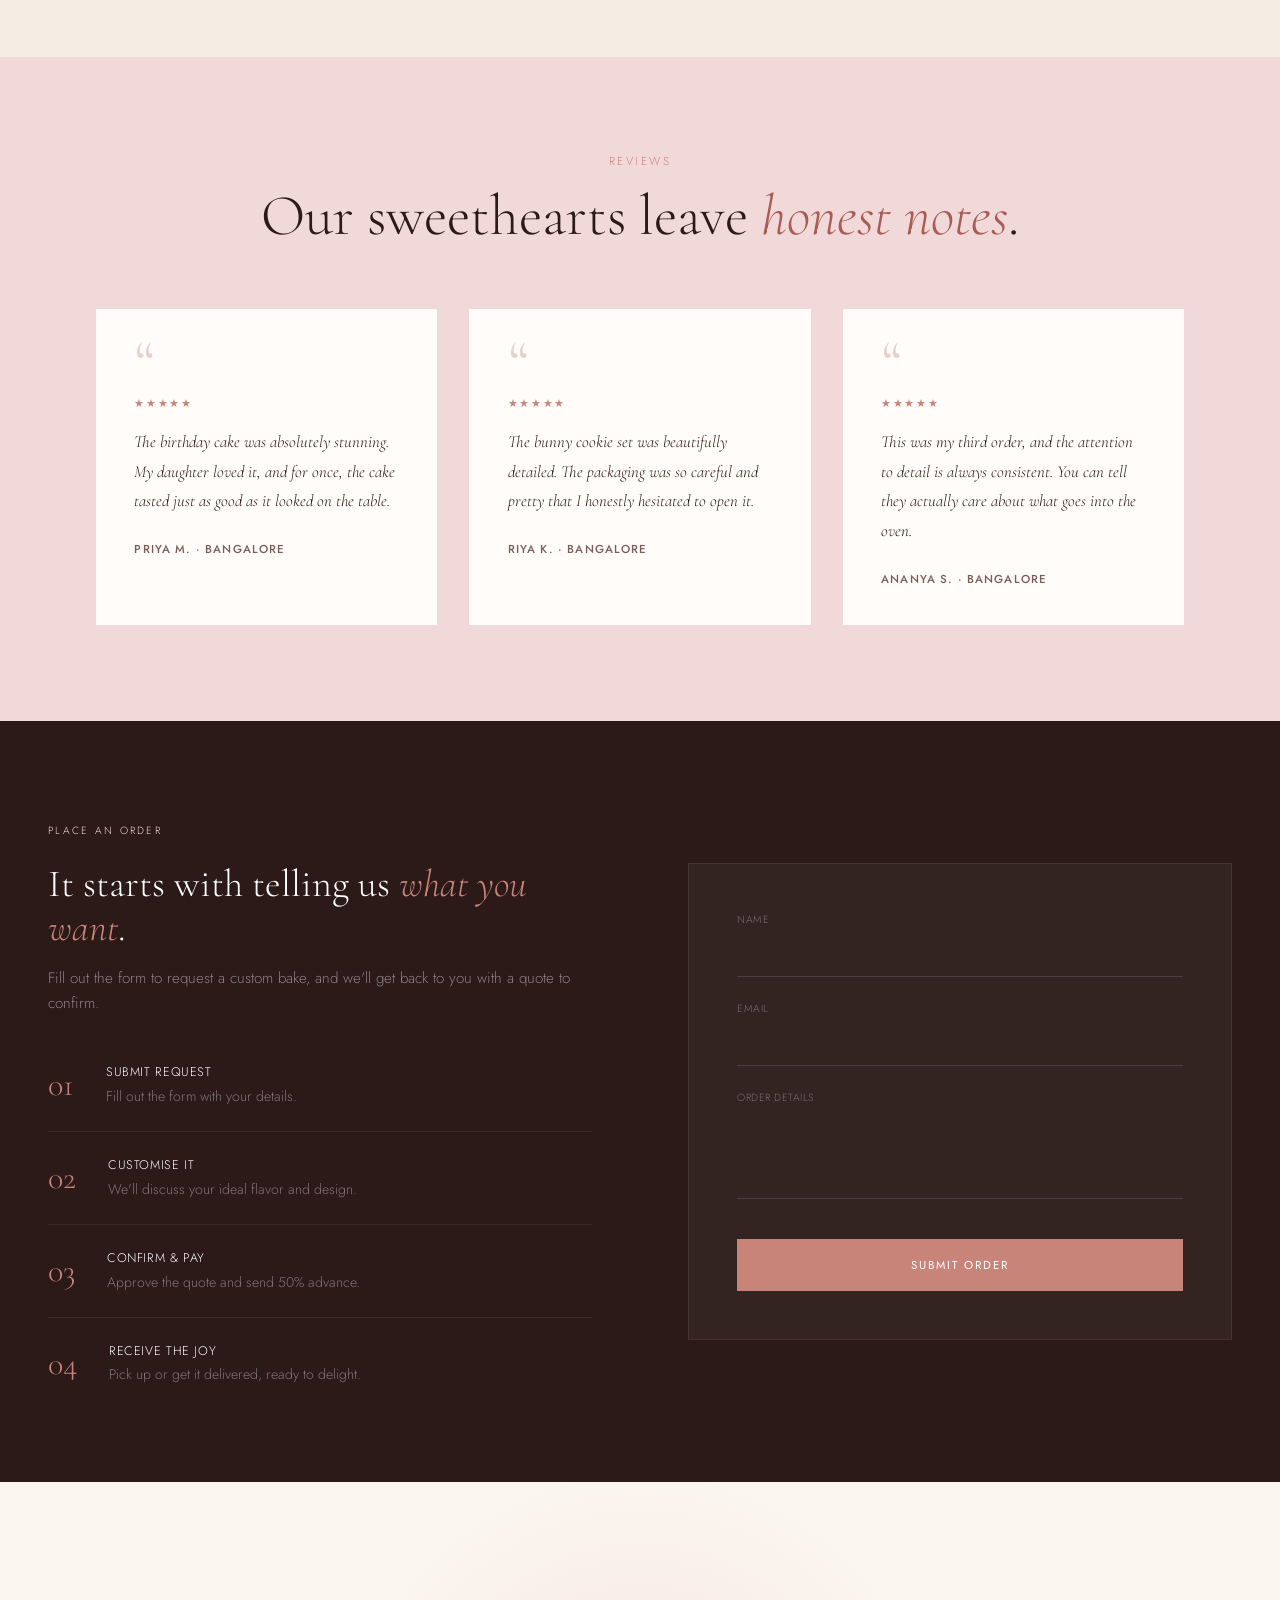
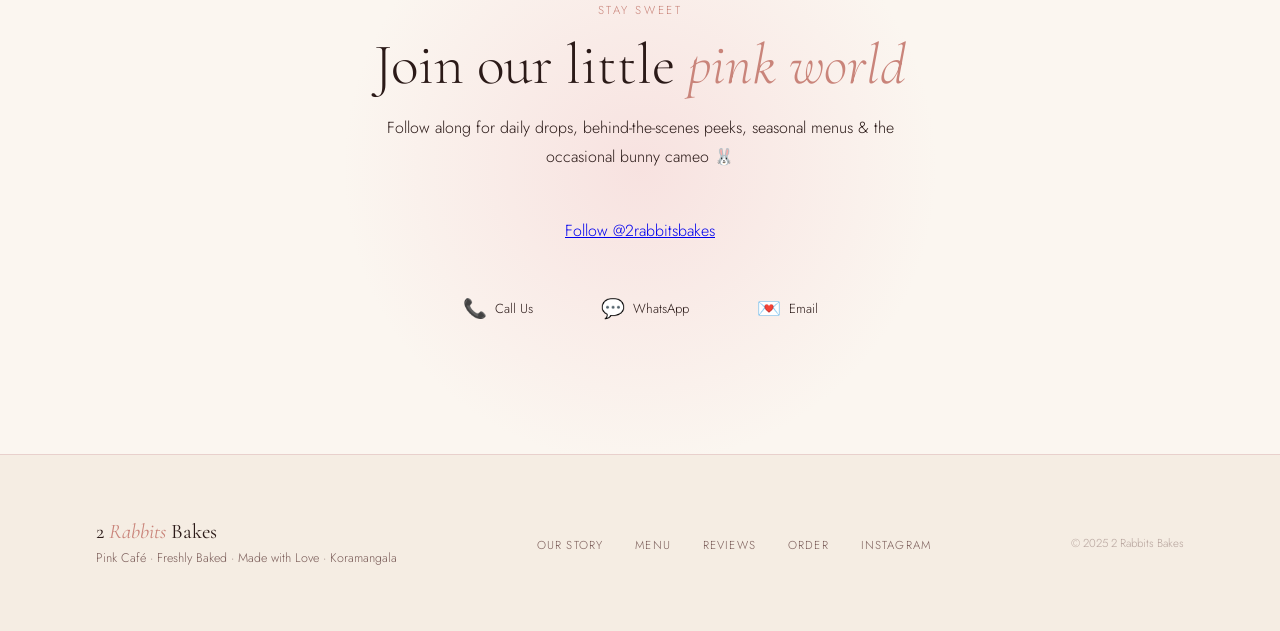
==== commit 8812900f: "our story" ====
--- a/index.html
+++ b/index.html
@@ -1112,11 +1112,11 @@
   <nav id="navbar">
     <a href="#" class="nav-logo">2 <em>Rabbits</em> Bakes</a>
     <ul class="nav-links">
-      <li><a href="#about">Our Story</a></li>
+      <li><a href="index.html">Home</a></li>
       <li><a href="menu.html">Menu</a></li>
-      <li><a href="#love">Reviews</a></li>
-      <li><a href="#order">Order</a></li>
-      <li><a href="https://www.instagram.com" class="nav-cta">Order Now</a></li>
+      <li><a href="story.html">Our Story</a></li>
+      <li><a href="#order">Find Us</a></li>
+      <li><a href="https://wa.me/918884449239" class="nav-cta" target="_blank">Order via WhatsApp</a></li>
     </ul>
   </nav>
 
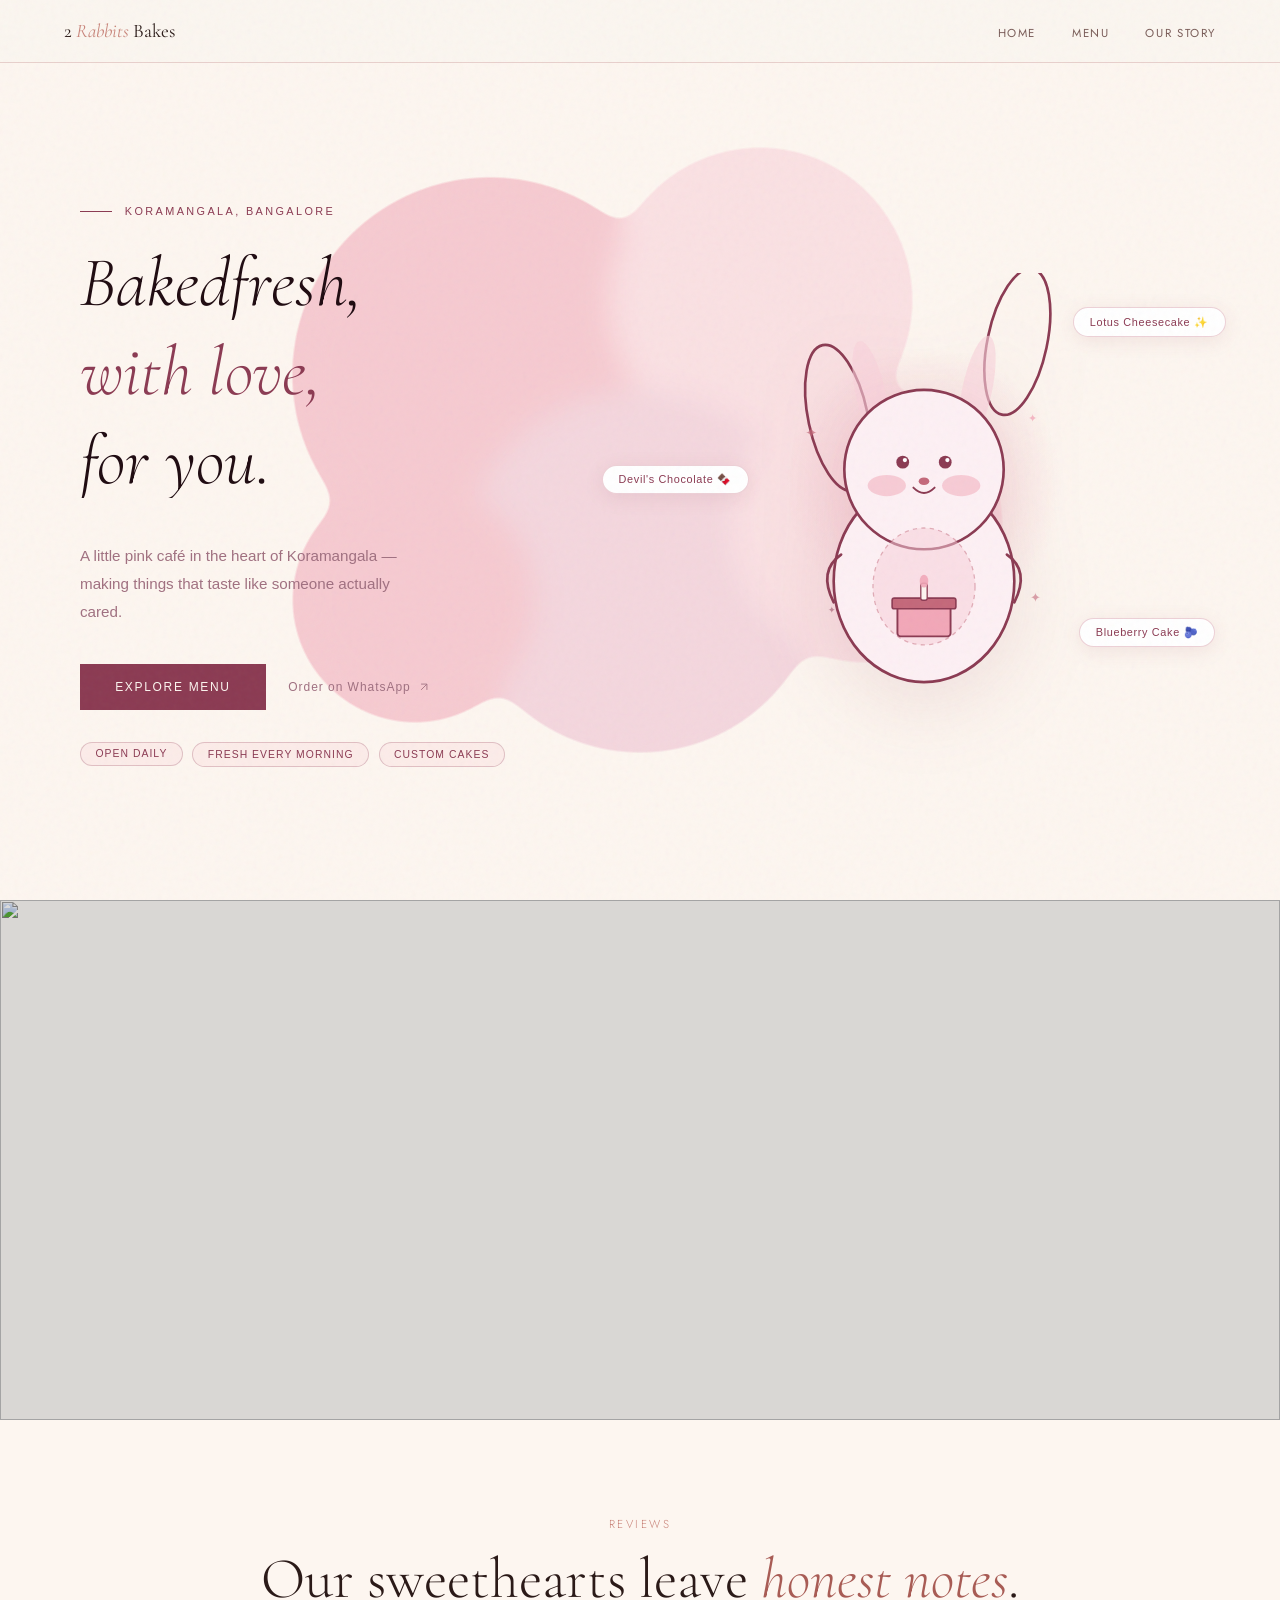
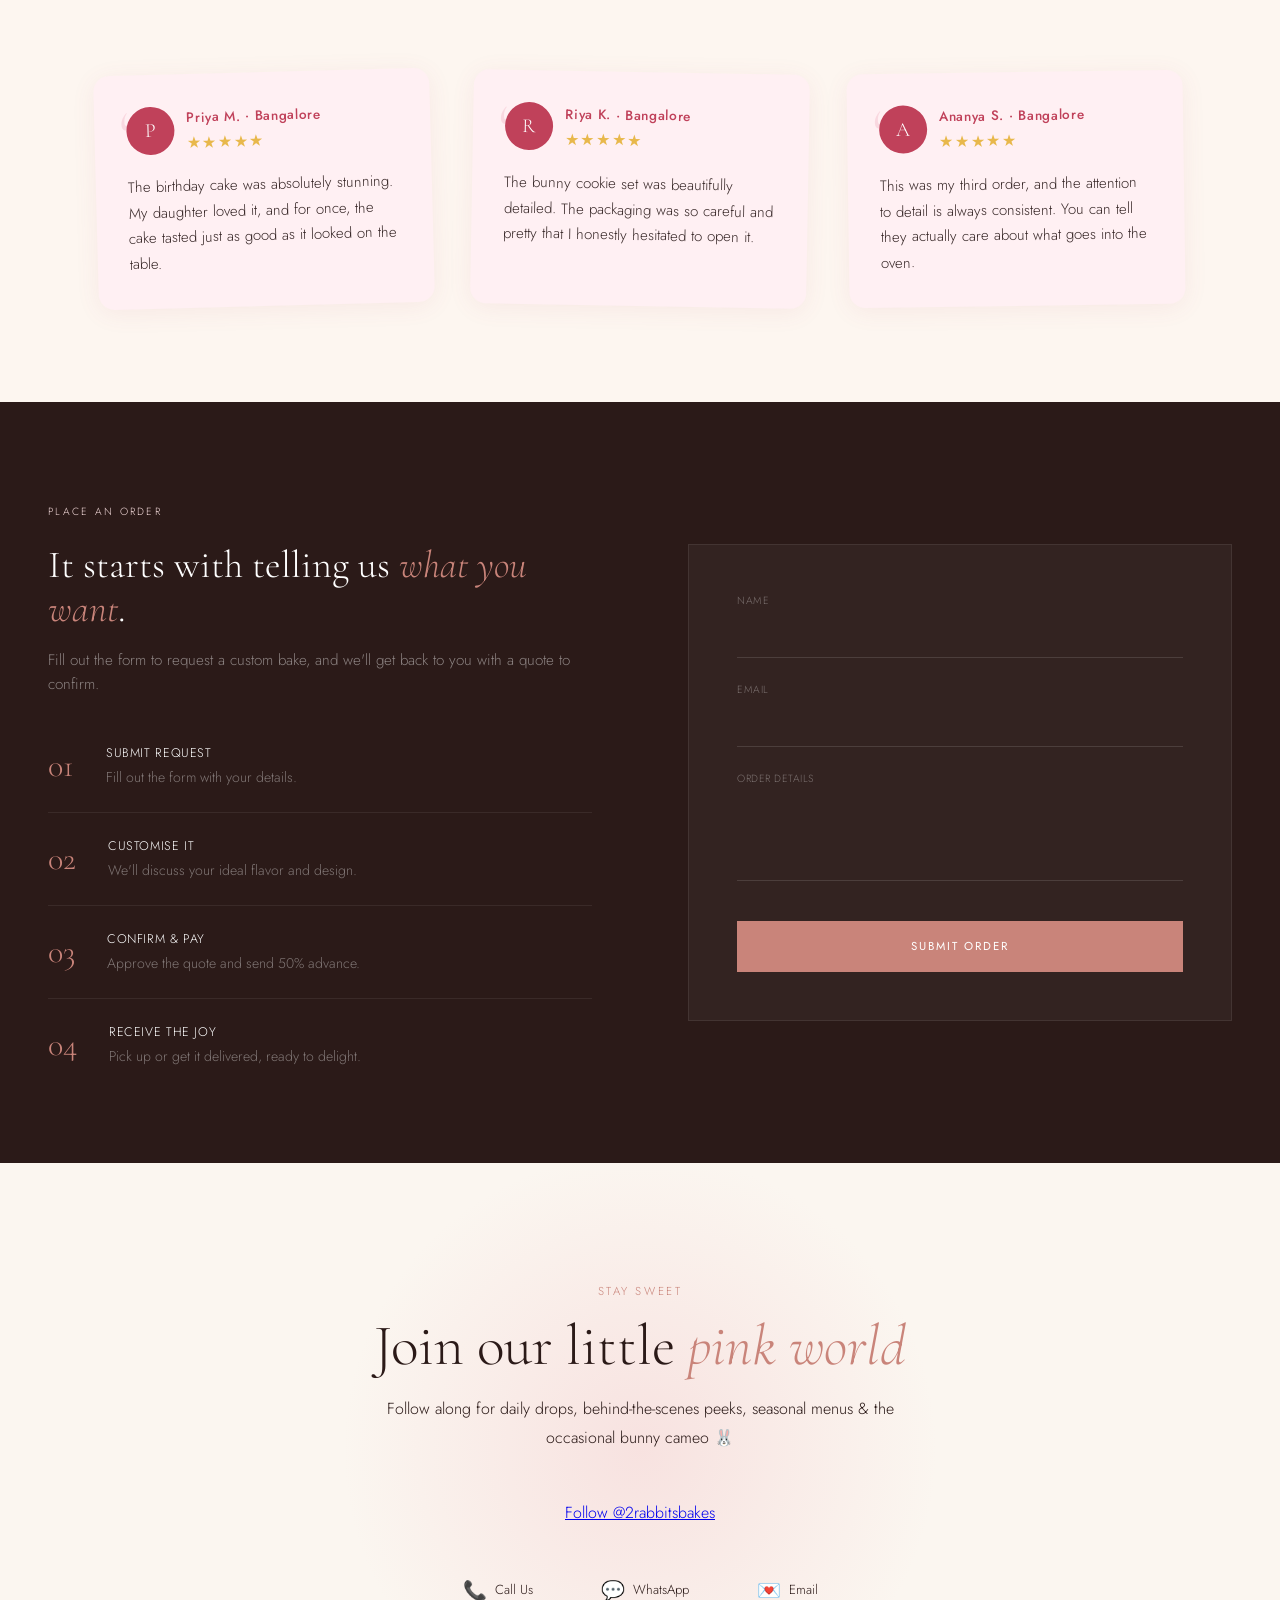
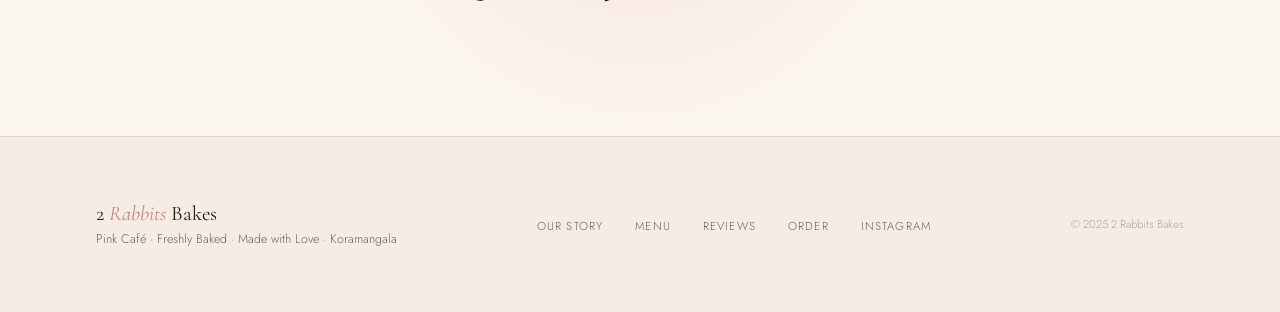
==== commit cf2f1d15: "review redesign" ====
--- a/index.html
+++ b/index.html
@@ -423,49 +423,61 @@
 .fp2 { top: 45%; left: -12%; animation: pillFloat 8s ease-in-out 1s infinite; }
 .fp3 { bottom: 12%; right: -6%; animation: pillFloat 7s ease-in-out 0.5s infinite; }
 
-/* DUAL SCROLL STRIPS */
-.dual-strips {
+/* MASONRY GALLERY GRID */
+.gallery-grid {
   background: var(--shop-dark);
-  padding: 1rem 0;
+  padding: 3rem 4rem;
+}
+
+.masonry {
+  columns: 3;
+  column-gap: 1rem;
+  max-width: 1200px;
+  margin: 0 auto;
+}
+
+.masonry-item {
+  break-inside: avoid;
+  margin-bottom: 1rem;
+  border-radius: 10px;
   overflow: hidden;
-  display: flex;
-  flex-direction: column;
-  gap: 0.6rem;
-}
-
-.strip { overflow: hidden; }
-
-.strip-track {
-  display: flex;
-  gap: 0.6rem;
-  width: max-content;
-}
-
-.strip-left .strip-track  { animation: scrollLeft  28s linear infinite; }
-.strip-right .strip-track { animation: scrollRight 22s linear infinite; }
-
-.dual-strips:hover .strip-track { animation-play-state: paused; }
-
-.strip-item {
-  width: 80px;
-  height: 80px;
-  border-radius: 50%;
-  overflow: hidden;
-  flex-shrink: 0;
-  border: 2px solid rgba(242,167,184,0.25);
-  transition: border-color 0.3s, transform 0.3s;
-}
-
-.strip-item:hover {
-  border-color: var(--shop-pink);
-  transform: scale(1.1);
-}
-
-.strip-item img {
+  position: relative;
+  cursor: pointer;
+}
+
+.masonry-item img {
   width: 100%;
-  height: 100%;
+  display: block;
   object-fit: cover;
-  display: block;
+  transition: transform 0.45s cubic-bezier(0.25, 0.46, 0.45, 0.94);
+}
+
+.masonry-item::after {
+  content: '';
+  position: absolute;
+  inset: 0;
+  background: linear-gradient(180deg, transparent 60%, rgba(30,10,16,0.35) 100%);
+  opacity: 0;
+  transition: opacity 0.4s ease;
+  pointer-events: none;
+  border-radius: 10px;
+}
+
+.masonry-item:hover img {
+  transform: scale(1.06);
+}
+
+.masonry-item:hover::after {
+  opacity: 1;
+}
+
+@media (max-width: 900px) {
+  .masonry { columns: 2; }
+  .gallery-grid { padding: 2rem 2rem; }
+}
+@media (max-width: 600px) {
+  .masonry { columns: 1; }
+  .gallery-grid { padding: 1.5rem 1rem; }
 }
 
 /* ── KEYFRAMES ── */
@@ -489,16 +501,6 @@
 @keyframes pillFloat {
   0%,100% { transform: translateY(0px); }
   50%     { transform: translateY(-10px); }
-}
-
-@keyframes scrollLeft {
-  from { transform: translateX(0); }
-  to   { transform: translateX(-50%); }
-}
-
-@keyframes scrollRight {
-  from { transform: translateX(-50%); }
-  to   { transform: translateX(0); }
 }
 
 /* RESPONSIVE */
@@ -736,7 +738,7 @@
 
     /* ── TESTIMONIALS ── */
     .testimonials {
-      background: var(--blush);
+      background: #fdf6f0;
       padding: 6rem;
       text-align: center;
     }
@@ -747,57 +749,97 @@
     .testi-grid {
       display: grid;
       grid-template-columns: repeat(3, 1fr);
-      gap: 2rem;
+      gap: 2.5rem;
       max-width: 1100px;
       margin: 60px auto 0;
     }
 
     .testi-card {
-      background: var(--warm-white);
-      padding: 2.4rem;
+      background: #fff0f3;
+      padding: 32px;
+      border-radius: 16px;
+      box-shadow: 0 4px 24px rgba(180,80,100,0.08);
       text-align: left;
-      transition: transform 0.3s ease;
-    }
-    .testi-card:hover { transform: translateY(-4px); }
-
-    .testi-quote-mark {
+      position: relative;
+      overflow: visible;
+      transition: transform 0.3s ease, box-shadow 0.3s ease;
+      display: flex;
+      flex-direction: column;
+    }
+
+    .testi-card:nth-child(1) { transform: rotate(-1.5deg); }
+    .testi-card:nth-child(2) { transform: rotate(1deg); }
+    .testi-card:nth-child(3) { transform: rotate(-0.8deg); }
+
+    .testi-card:hover {
+      transform: rotate(0deg) translateY(-4px);
+      box-shadow: 0 12px 32px rgba(180,80,100,0.12);
+    }
+
+    .testi-watermark {
+      position: absolute;
+      top: 24px;
+      left: 24px;
       font-family: var(--serif);
-      font-size: 4rem;
-      color: var(--border);
-      line-height: 0.5;
-      margin-bottom: 1rem;
-      display: block;
-    }
-
-    .testi-stars {
-      color: var(--rose);
-      font-size: 0.7rem;
-      letter-spacing: 0.15em;
-      margin-bottom: 1rem;
-    }
-
-    .testi-quote {
-      font-family: var(--serif);
-      font-style: italic;
-      font-size: 1.05rem;
-      color: var(--ink);
-      line-height: 1.75;
-      margin-bottom: 1.6rem;
-    }
-
-    .testi-author {
+      font-size: 72px;
+      color: #f5c2ce;
+      opacity: 0.5;
+      line-height: 1;
+      pointer-events: none;
+      z-index: 0;
+    }
+
+    .testi-header {
       display: flex;
       align-items: center;
       gap: 12px;
+      margin-bottom: 8px;
+      position: relative;
+      z-index: 1;
+    }
+
+    .testi-avatar {
+      width: 48px;
+      height: 48px;
+      border-radius: 50%;
+      background: #c0415a;
+      display: flex;
+      align-items: center;
+      justify-content: center;
+      font-family: var(--serif);
+      font-size: 20px;
+      color: white;
+      flex-shrink: 0;
+    }
+
+    .testi-avatar-info {
+      display: flex;
+      flex-direction: column;
+      gap: 4px;
     }
 
     .testi-name {
       font-family: var(--sans);
-      font-size: 0.72rem;
+      font-size: 0.85rem;
       font-weight: 500;
-      text-transform: uppercase;
+      color: #c0415a;
+      letter-spacing: 0.05em;
+    }
+
+    .testi-stars {
+      color: #e8b84b;
+      font-size: 16px;
       letter-spacing: 0.1em;
-      color: var(--muted);
+    }
+
+    .testi-quote {
+      font-family: var(--sans);
+      font-size: 15px;
+      color: #3a2a2a;
+      line-height: 1.7;
+      margin-top: 12px;
+      position: relative;
+      z-index: 1;
     }
 
     /* ── HOW TO ORDER ── */
@@ -1115,8 +1157,6 @@
       <li><a href="index.html">Home</a></li>
       <li><a href="menu.html">Menu</a></li>
       <li><a href="story.html">Our Story</a></li>
-      <li><a href="#order">Find Us</a></li>
-      <li><a href="https://wa.me/918884449239" class="nav-cta" target="_blank">Order via WhatsApp</a></li>
     </ul>
   </nav>
 
@@ -1265,78 +1305,10 @@
     </div>
   </div>
 
-  <!-- DUAL SCROLL STRIPS — replaces marquee -->
-  <div class="dual-strips">
-    <div class="strip strip-left">
-      <div class="strip-track">
-        <div class="strip-item"><img src="https://images.unsplash.com/photo-1533134242443-d4fd215305ad?w=200&h=200&fit=crop&crop=center" alt=""/></div>
-        <div class="strip-item"><img src="https://images.unsplash.com/photo-1558961363-fa8fdf82db35?w=200&h=200&fit=crop&crop=center" alt=""/></div>
-        <div class="strip-item"><img src="https://images.unsplash.com/photo-6UesXqvPMnQ?w=200&h=200&fit=crop&crop=center" alt=""/></div>
-        <div class="strip-item"><img src="https://images.unsplash.com/photo-AigxB1zfRVo?w=200&h=200&fit=crop&crop=center" alt=""/></div>
-        <div class="strip-item"><img src="https://images.unsplash.com/photo-QX814A1w3j4?w=200&h=200&fit=crop&crop=center" alt=""/></div>
-        <div class="strip-item"><img src="https://images.unsplash.com/photo-PFzy4N0_R3M?w=200&h=200&fit=crop&crop=center" alt=""/></div>
-        <div class="strip-item"><img src="https://images.unsplash.com/photo-qxQKvTOia6Y?w=200&h=200&fit=crop&crop=center" alt=""/></div>
-        <!-- duplicate for seamless loop -->
-        <div class="strip-item"><img src="https://images.unsplash.com/photo-1533134242443-d4fd215305ad?w=200&h=200&fit=crop&crop=center" alt=""/></div>
-        <div class="strip-item"><img src="https://images.unsplash.com/photo-1558961363-fa8fdf82db35?w=200&h=200&fit=crop&crop=center" alt=""/></div>
-        <div class="strip-item"><img src="https://images.unsplash.com/photo-6UesXqvPMnQ?w=200&h=200&fit=crop&crop=center" alt=""/></div>
-        <div class="strip-item"><img src="https://images.unsplash.com/photo-AigxB1zfRVo?w=200&h=200&fit=crop&crop=center" alt=""/></div>
-        <div class="strip-item"><img src="https://images.unsplash.com/photo-QX814A1w3j4?w=200&h=200&fit=crop&crop=center" alt=""/></div>
-        <div class="strip-item"><img src="https://images.unsplash.com/photo-PFzy4N0_R3M?w=200&h=200&fit=crop&crop=center" alt=""/></div>
-        <div class="strip-item"><img src="https://images.unsplash.com/photo-qxQKvTOia6Y?w=200&h=200&fit=crop&crop=center" alt=""/></div>
-      </div>
-    </div>
-    <div class="strip strip-right">
-      <div class="strip-track">
-        <div class="strip-item"><img src="https://images.unsplash.com/photo-GPc38wLQVfM?w=200&h=200&fit=crop&crop=center" alt=""/></div>
-        <div class="strip-item"><img src="https://images.unsplash.com/photo-FDYbS43jUrU?w=200&h=200&fit=crop&crop=center" alt=""/></div>
-        <div class="strip-item"><img src="https://images.unsplash.com/photo-WXAbi41N2Js?w=200&h=200&fit=crop&crop=center" alt=""/></div>
-        <div class="strip-item"><img src="https://images.unsplash.com/photo--qQlfYB7pqM?w=200&h=200&fit=crop&crop=center" alt=""/></div>
-        <div class="strip-item"><img src="https://images.unsplash.com/photo-Faf15oObeuE?w=200&h=200&fit=crop&crop=center" alt=""/></div>
-        <div class="strip-item"><img src="https://images.unsplash.com/photo-75owQGJNi3A?w=200&h=200&fit=crop&crop=center" alt=""/></div>
-        <div class="strip-item"><img src="https://images.unsplash.com/photo-HQMZ3aICKkE?w=200&h=200&fit=crop&crop=center" alt=""/></div>
-        <!-- duplicate -->
-        <div class="strip-item"><img src="https://images.unsplash.com/photo-GPc38wLQVfM?w=200&h=200&fit=crop&crop=center" alt=""/></div>
-        <div class="strip-item"><img src="https://images.unsplash.com/photo-FDYbS43jUrU?w=200&h=200&fit=crop&crop=center" alt=""/></div>
-        <div class="strip-item"><img src="https://images.unsplash.com/photo-WXAbi41N2Js?w=200&h=200&fit=crop&crop=center" alt=""/></div>
-        <div class="strip-item"><img src="https://images.unsplash.com/photo--qQlfYB7pqM?w=200&h=200&fit=crop&crop=center" alt=""/></div>
-        <div class="strip-item"><img src="https://images.unsplash.com/photo-Faf15oObeuE?w=200&h=200&fit=crop&crop=center" alt=""/></div>
-        <div class="strip-item"><img src="https://images.unsplash.com/photo-75owQGJNi3A?w=200&h=200&fit=crop&crop=center" alt=""/></div>
-        <div class="strip-item"><img src="https://images.unsplash.com/photo-HQMZ3aICKkE?w=200&h=200&fit=crop&crop=center" alt=""/></div>
-      </div>
-    </div>
-  </div>
-
-  <!-- ABOUT -->
-  <section id="about" class="reveal">
-    <div class="about-left">
-      <span class="about-label">Our Story</span>
-      <h2 class="about-heading">Two sisters. One pink <em>dream</em> kitchen.</h2>
-      <p class="about-text">
-        What started as weekend baking sessions between two sisters has blossomed into a haven of handmade sweetness. Every cake, tart, and frosted cookie is crafted with care, bringing our recipes from our home to yours.
-      </p>
-      <p class="about-text">
-        We believe in the magic of small-batch baking. Everything is made fresh to order, ensuring that you receive a dessert that is not only beautiful but truly made just for you.
-      </p>
-    </div>
-    <div class="about-stats">
-      <div class="stat-card">
-        <span class="stat-number">4.9</span>
-        <span class="stat-label">Average Rating</span>
-      </div>
-      <div class="stat-card">
-        <span class="stat-number">500+</span>
-        <span class="stat-label">Orders Delivered</span>
-      </div>
-      <div class="stat-card">
-        <span class="stat-number">100%</span>
-        <span class="stat-label">Made to Order</span>
-      </div>
-      <div class="stat-card">
-        <span class="stat-number">0</span>
-        <span class="stat-label">Frozen Ingredients</span>
-      </div>
-    </div>
+  <!-- MOOD PHOTO -->
+  <section style="position: relative; width: 100%; height: 520px; margin: 0; padding: 0; overflow: hidden;">
+    <img src="https://images.unsplash.com/photo-1464349095431-e9a21285b5f3?w=1400&fit=crop&crop=center" style="width: 100%; height: 100%; object-fit: cover; display: block; margin: 0; border-radius: 0;" alt="" />
+    <div style="position: absolute; inset: 0; background: rgba(0,0,0,0.15); pointer-events: none;"></div>
   </section>
 
   <!-- TESTIMONIALS -->
@@ -1346,30 +1318,39 @@
 
     <div class="testi-grid">
       <div class="testi-card reveal" style="transition-delay: 0.05s">
-        <span class="testi-quote-mark">“</span>
-        <div class="testi-stars">★★★★★</div>
+        <span class="testi-watermark">“</span>
+        <div class="testi-header">
+          <div class="testi-avatar">P</div>
+          <div class="testi-avatar-info">
+            <span class="testi-name">Priya M. · Bangalore</span>
+            <div class="testi-stars">★★★★★</div>
+          </div>
+        </div>
         <p class="testi-quote">The birthday cake was absolutely stunning. My daughter loved it, and for once, the cake tasted just as good as it looked on the table.</p>
-        <div class="testi-author">
-          <div class="testi-name">Priya M. · Bangalore</div>
+      </div>
+
+      <div class="testi-card reveal" style="transition-delay: 0.1s">
+        <span class="testi-watermark">“</span>
+        <div class="testi-header">
+          <div class="testi-avatar">R</div>
+          <div class="testi-avatar-info">
+            <span class="testi-name">Riya K. · Bangalore</span>
+            <div class="testi-stars">★★★★★</div>
+          </div>
         </div>
+        <p class="testi-quote">The bunny cookie set was beautifully detailed. The packaging was so careful and pretty that I honestly hesitated to open it.</p>
       </div>
 
-      <div class="testi-card reveal" style="transition-delay: 0.1s">
-        <span class="testi-quote-mark">“</span>
-        <div class="testi-stars">★★★★★</div>
-        <p class="testi-quote">The bunny cookie set was beautifully detailed. The packaging was so careful and pretty that I honestly hesitated to open it.</p>
-        <div class="testi-author">
-          <div class="testi-name">Riya K. · Bangalore</div>
+      <div class="testi-card reveal" style="transition-delay: 0.15s">
+        <span class="testi-watermark">“</span>
+        <div class="testi-header">
+          <div class="testi-avatar">A</div>
+          <div class="testi-avatar-info">
+            <span class="testi-name">Ananya S. · Bangalore</span>
+            <div class="testi-stars">★★★★★</div>
+          </div>
         </div>
-      </div>
-
-      <div class="testi-card reveal" style="transition-delay: 0.15s">
-        <span class="testi-quote-mark">“</span>
-        <div class="testi-stars">★★★★★</div>
         <p class="testi-quote">This was my third order, and the attention to detail is always consistent. You can tell they actually care about what goes into the oven.</p>
-        <div class="testi-author">
-          <div class="testi-name">Ananya S. · Bangalore</div>
-        </div>
       </div>
     </div>
   </section>
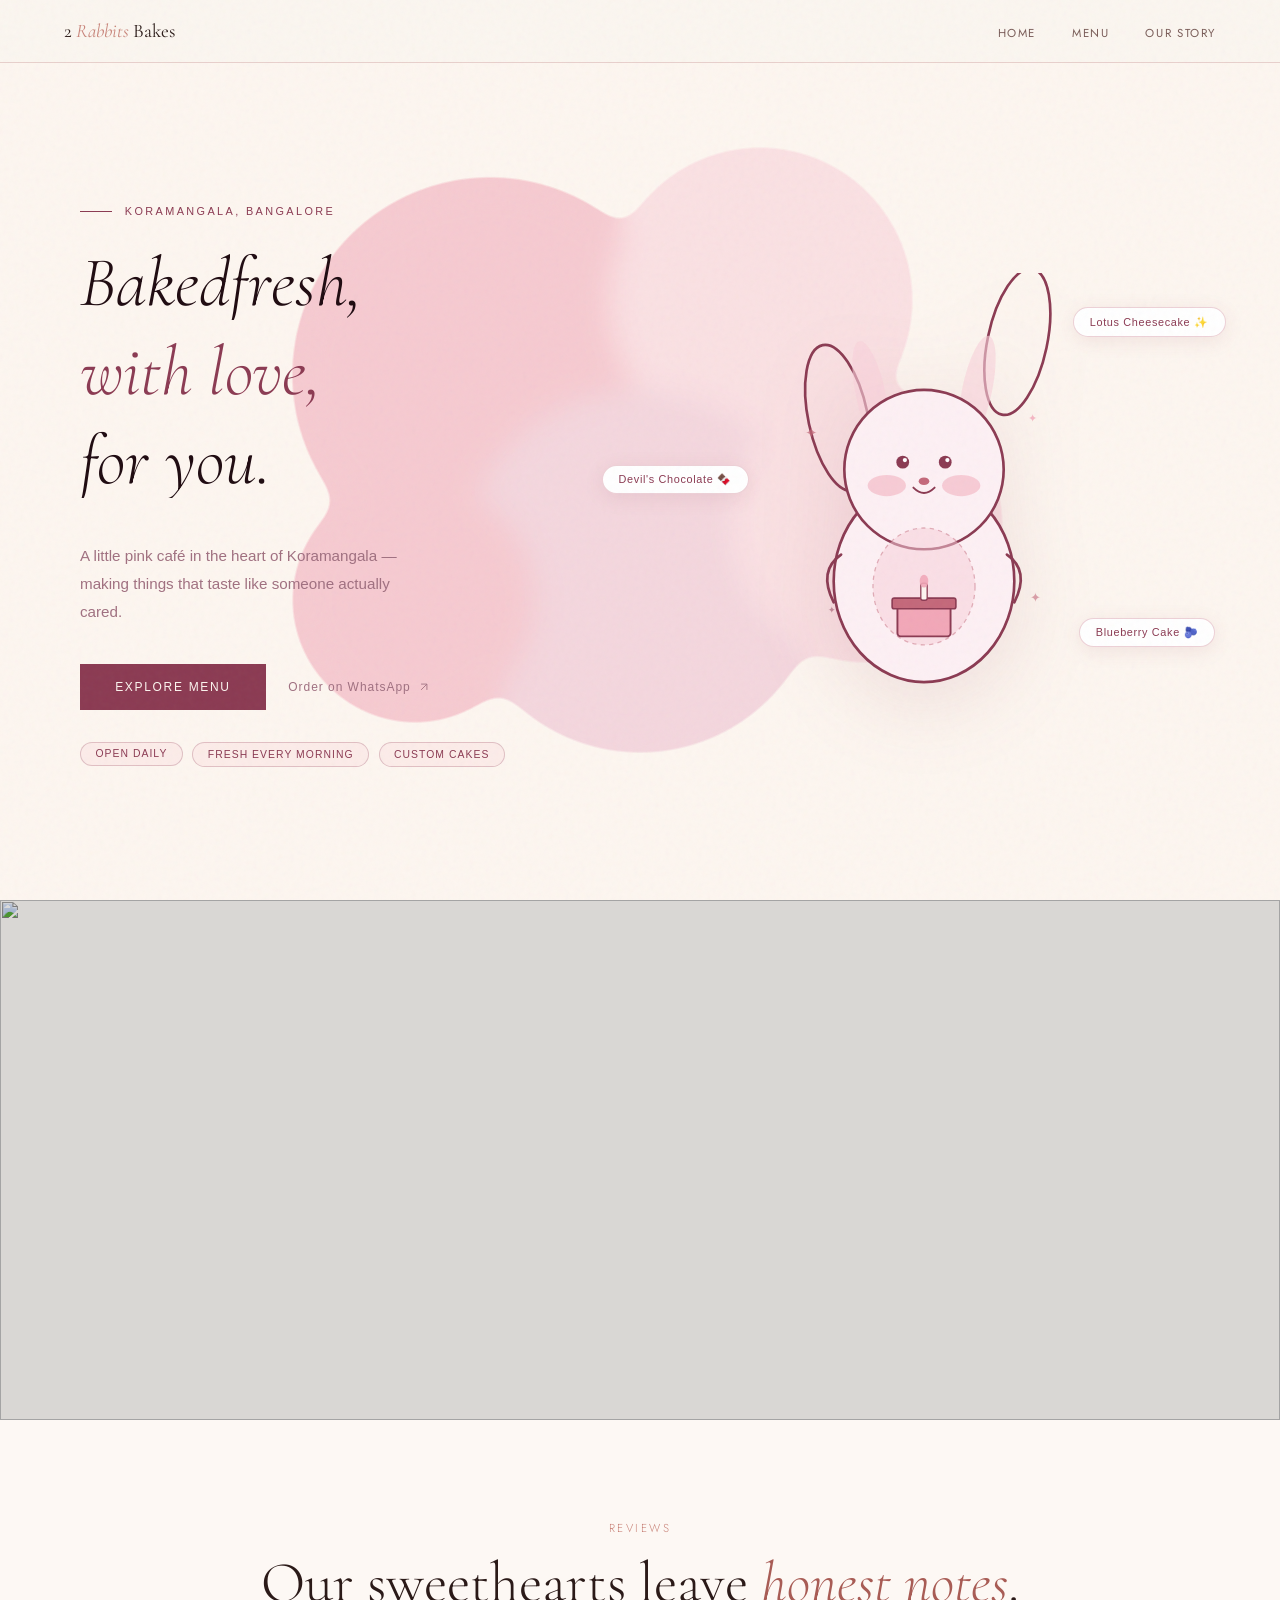
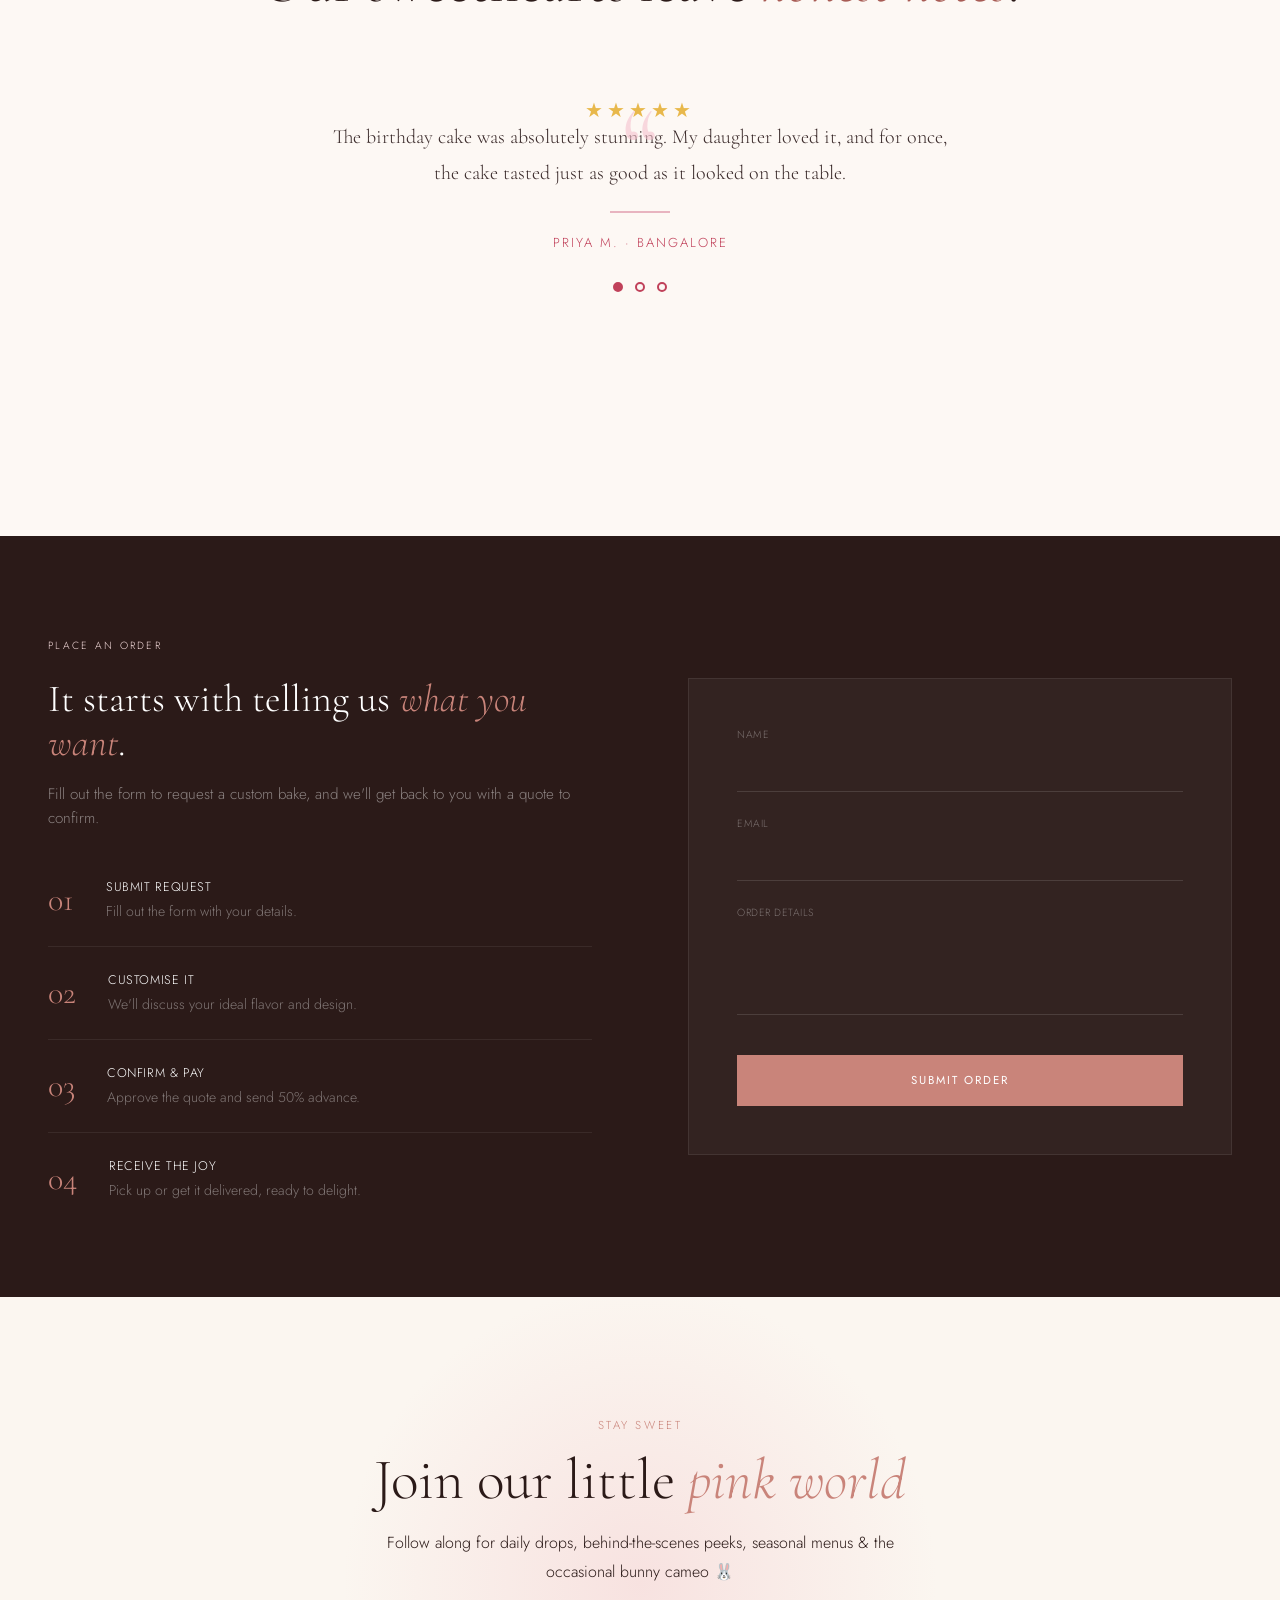
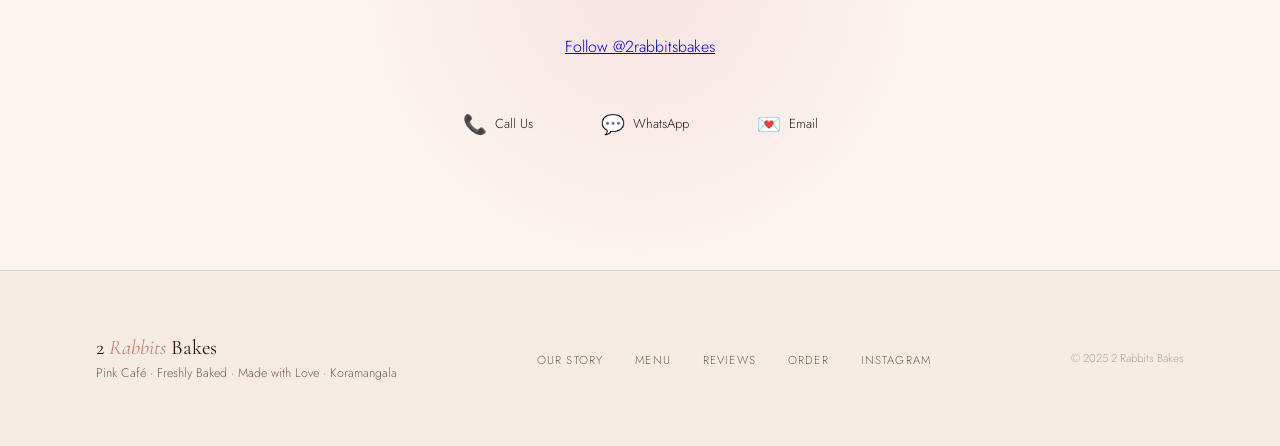
==== commit 2a2ea209: "review 2.0" ====
--- a/index.html
+++ b/index.html
@@ -738,108 +738,99 @@
 
     /* ── TESTIMONIALS ── */
     .testimonials {
-      background: #fdf6f0;
-      padding: 6rem;
+      background: #fdf8f4;
+      padding: 100px 24px;
       text-align: center;
     }
     .testimonials .section-label { justify-content: center; }
     .testimonials .section-label::before { display: none; }
     .testimonials .section-title em { color: var(--deep-rose); }
 
-    .testi-grid {
-      display: grid;
-      grid-template-columns: repeat(3, 1fr);
-      gap: 2.5rem;
-      max-width: 1100px;
-      margin: 60px auto 0;
-    }
-
-    .testi-card {
-      background: #fff0f3;
-      padding: 32px;
-      border-radius: 16px;
-      box-shadow: 0 4px 24px rgba(180,80,100,0.08);
-      text-align: left;
+    .testi-carousel {
       position: relative;
-      overflow: visible;
-      transition: transform 0.3s ease, box-shadow 0.3s ease;
-      display: flex;
-      flex-direction: column;
-    }
-
-    .testi-card:nth-child(1) { transform: rotate(-1.5deg); }
-    .testi-card:nth-child(2) { transform: rotate(1deg); }
-    .testi-card:nth-child(3) { transform: rotate(-0.8deg); }
-
-    .testi-card:hover {
-      transform: rotate(0deg) translateY(-4px);
-      box-shadow: 0 12px 32px rgba(180,80,100,0.12);
-    }
-
-    .testi-watermark {
+      max-width: 800px;
+      margin: 0 auto;
+      padding-top: 60px;
+      min-height: 400px;
+    }
+
+    .testi-slide {
       position: absolute;
-      top: 24px;
-      left: 24px;
-      font-family: var(--serif);
-      font-size: 72px;
+      top: 60px;
+      left: 0;
+      width: 100%;
+      opacity: 0;
+      visibility: hidden;
+      transition: opacity 0.4s ease, visibility 0.4s;
+    }
+    .testi-slide.active {
+      opacity: 1;
+      visibility: visible;
+      position: relative;
+      top: 0;
+    }
+
+    .testi-stars {
+      color: #e8b84b;
+      font-size: 20px;
+      letter-spacing: 4px;
+      margin-bottom: 24px;
+    }
+
+    .testi-giant-quote {
+      display: block;
+      text-align: center;
+      font-family: 'Playfair Display', var(--serif);
+      font-size: 120px;
       color: #f5c2ce;
-      opacity: 0.5;
-      line-height: 1;
-      pointer-events: none;
-      z-index: 0;
-    }
-
-    .testi-header {
-      display: flex;
-      align-items: center;
-      gap: 12px;
-      margin-bottom: 8px;
-      position: relative;
-      z-index: 1;
-    }
-
-    .testi-avatar {
-      width: 48px;
-      height: 48px;
-      border-radius: 50%;
-      background: #c0415a;
-      display: flex;
-      align-items: center;
-      justify-content: center;
+      opacity: 0.6;
+      line-height: 0;
+      margin-bottom: -30px;
+    }
+
+    .testi-content {
       font-family: var(--serif);
       font-size: 20px;
-      color: white;
-      flex-shrink: 0;
-    }
-
-    .testi-avatar-info {
-      display: flex;
-      flex-direction: column;
-      gap: 4px;
-    }
-
-    .testi-name {
-      font-family: var(--sans);
-      font-size: 0.85rem;
-      font-weight: 500;
+      line-height: 1.8;
+      color: #3a2a2a;
+      max-width: 640px;
+      margin: 0 auto;
+    }
+
+    .testi-divider {
+      width: 60px;
+      height: 2px;
+      background: #e8b4c0;
+      margin: 20px auto;
+    }
+
+    .testi-author {
+      font-family: var(--sans);
+      font-size: 13px;
+      letter-spacing: 2px;
+      text-transform: uppercase;
       color: #c0415a;
-      letter-spacing: 0.05em;
-    }
-
-    .testi-stars {
-      color: #e8b84b;
-      font-size: 16px;
-      letter-spacing: 0.1em;
-    }
-
-    .testi-quote {
-      font-family: var(--sans);
-      font-size: 15px;
-      color: #3a2a2a;
-      line-height: 1.7;
-      margin-top: 12px;
-      position: relative;
-      z-index: 1;
+      margin-bottom: 30px;
+    }
+
+    .testi-dots {
+      display: flex;
+      justify-content: center;
+      gap: 12px;
+      margin-top: 20px;
+    }
+    .testi-dot {
+      width: 10px;
+      height: 10px;
+      border-radius: 50%;
+      background: transparent;
+      border: 2px solid #c0415a;
+      cursor: pointer;
+      padding: 0;
+      transition: background 0.3s ease;
+    }
+    .testi-dot.active {
+      background: #c0415a;
     }
 
     /* ── HOW TO ORDER ── */
@@ -1316,41 +1307,35 @@
     <p class="section-label reveal">Reviews</p>
     <h2 class="section-title reveal">Our sweethearts leave <em>honest notes</em>.</h2>
 
-    <div class="testi-grid">
-      <div class="testi-card reveal" style="transition-delay: 0.05s">
-        <span class="testi-watermark">“</span>
-        <div class="testi-header">
-          <div class="testi-avatar">P</div>
-          <div class="testi-avatar-info">
-            <span class="testi-name">Priya M. · Bangalore</span>
-            <div class="testi-stars">★★★★★</div>
-          </div>
-        </div>
-        <p class="testi-quote">The birthday cake was absolutely stunning. My daughter loved it, and for once, the cake tasted just as good as it looked on the table.</p>
+    <div class="testi-carousel reveal">
+      <div class="testi-slide active">
+        <div class="testi-stars">★★★★★</div>
+        <span class="testi-giant-quote">“</span>
+        <p class="testi-content">The birthday cake was absolutely stunning. My daughter loved it, and for once, the cake tasted just as good as it looked on the table.</p>
+        <div class="testi-divider"></div>
+        <div class="testi-author">PRIYA M. · BANGALORE</div>
       </div>
-
-      <div class="testi-card reveal" style="transition-delay: 0.1s">
-        <span class="testi-watermark">“</span>
-        <div class="testi-header">
-          <div class="testi-avatar">R</div>
-          <div class="testi-avatar-info">
-            <span class="testi-name">Riya K. · Bangalore</span>
-            <div class="testi-stars">★★★★★</div>
-          </div>
-        </div>
-        <p class="testi-quote">The bunny cookie set was beautifully detailed. The packaging was so careful and pretty that I honestly hesitated to open it.</p>
+      
+      <div class="testi-slide">
+        <div class="testi-stars">★★★★★</div>
+        <span class="testi-giant-quote">“</span>
+        <p class="testi-content">The bunny cookie set was beautifully detailed. The packaging was so careful and pretty that I honestly hesitated to open it.</p>
+        <div class="testi-divider"></div>
+        <div class="testi-author">RIYA K. · BANGALORE</div>
       </div>
 
-      <div class="testi-card reveal" style="transition-delay: 0.15s">
-        <span class="testi-watermark">“</span>
-        <div class="testi-header">
-          <div class="testi-avatar">A</div>
-          <div class="testi-avatar-info">
-            <span class="testi-name">Ananya S. · Bangalore</span>
-            <div class="testi-stars">★★★★★</div>
-          </div>
-        </div>
-        <p class="testi-quote">This was my third order, and the attention to detail is always consistent. You can tell they actually care about what goes into the oven.</p>
+      <div class="testi-slide">
+        <div class="testi-stars">★★★★★</div>
+        <span class="testi-giant-quote">“</span>
+        <p class="testi-content">This was my third order, and the attention to detail is always consistent. You can tell they actually care about what goes into the oven.</p>
+        <div class="testi-divider"></div>
+        <div class="testi-author">ANANYA S. · BANGALORE</div>
+      </div>
+
+      <div class="testi-dots">
+        <button class="testi-dot active" aria-label="Review 1"></button>
+        <button class="testi-dot" aria-label="Review 2"></button>
+        <button class="testi-dot" aria-label="Review 3"></button>
       </div>
     </div>
   </section>
@@ -1488,6 +1473,19 @@
       });
     }, { threshold: 0.12 });
     reveals.forEach(el => observer.observe(el));
+
+    // Testimonial Carousel
+    const testiSlides = document.querySelectorAll('.testi-slide');
+    const testiDots = document.querySelectorAll('.testi-dot');
+    
+    testiDots.forEach((dot, index) => {
+      dot.addEventListener('click', () => {
+        testiSlides.forEach(s => s.classList.remove('active'));
+        testiDots.forEach(d => d.classList.remove('active'));
+        testiSlides[index].classList.add('active');
+        testiDots[index].classList.add('active');
+      });
+    });
   </script>
 </body>
 </html>
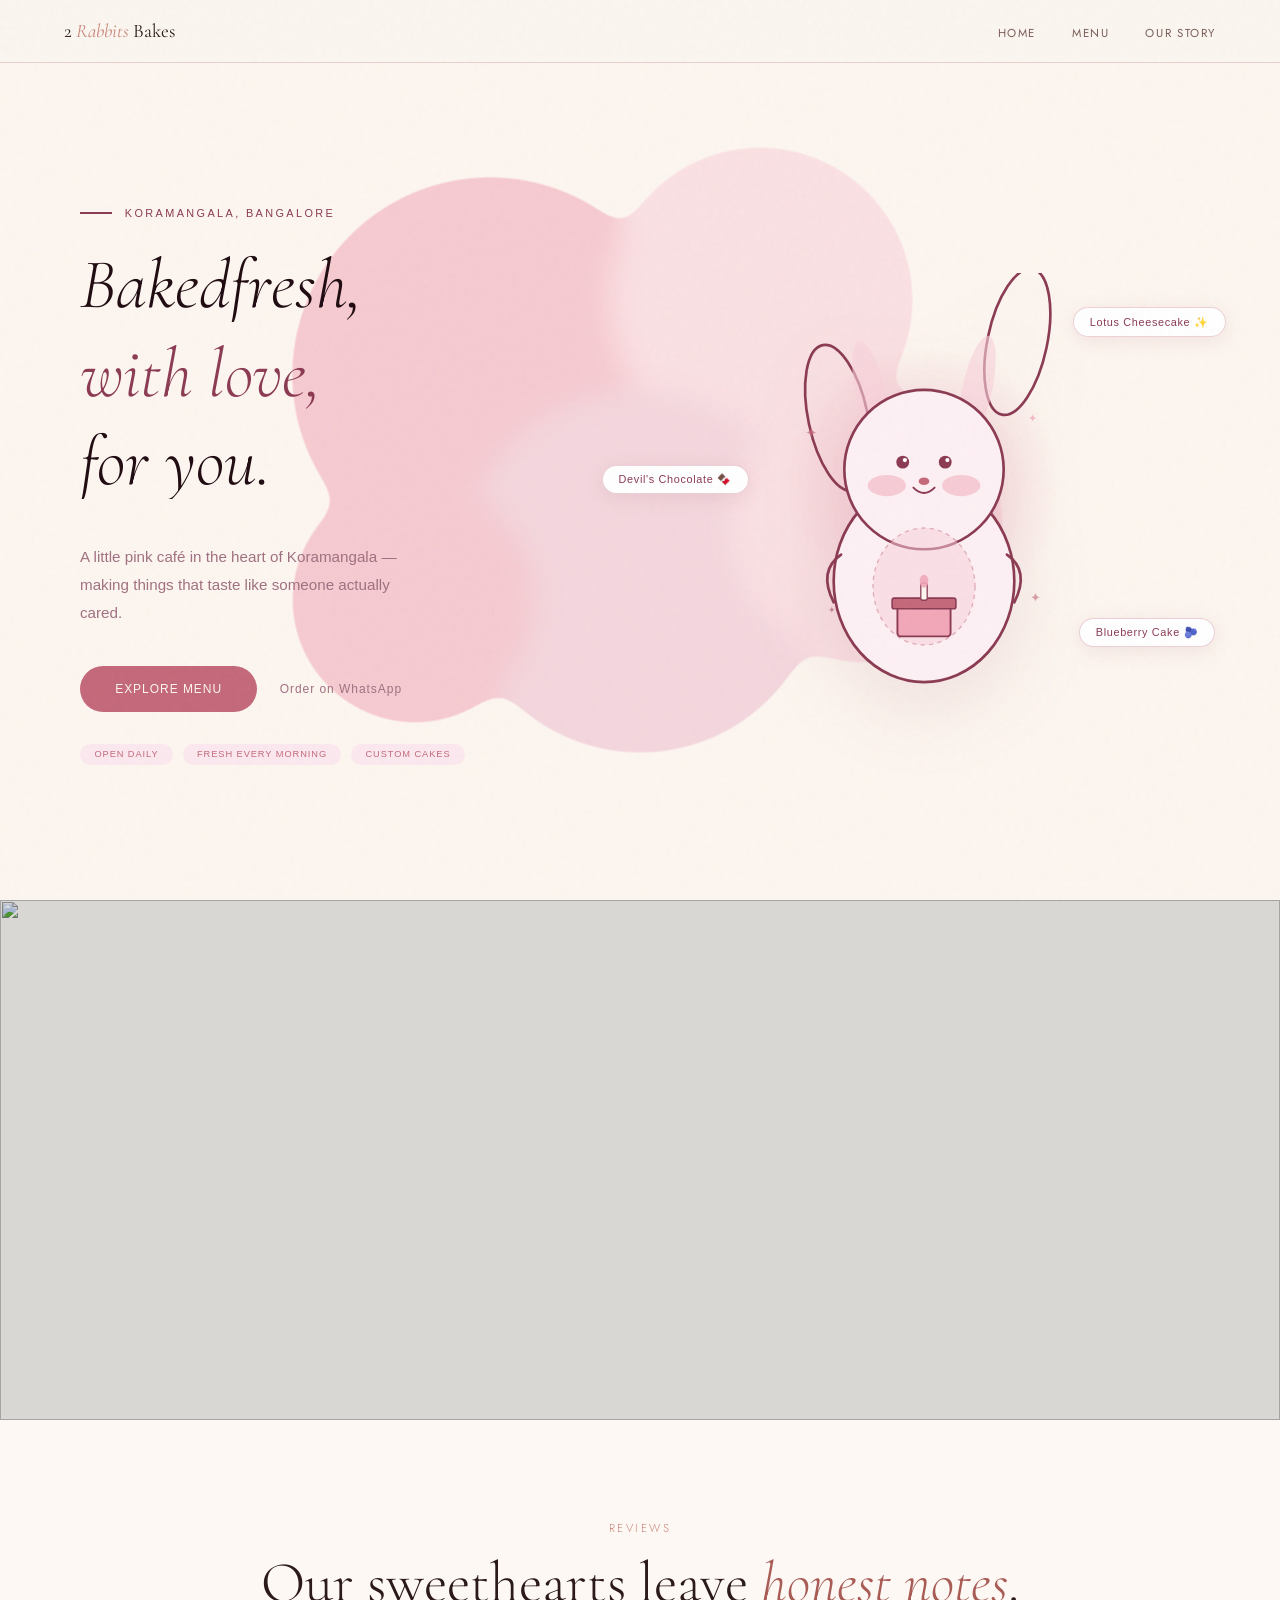
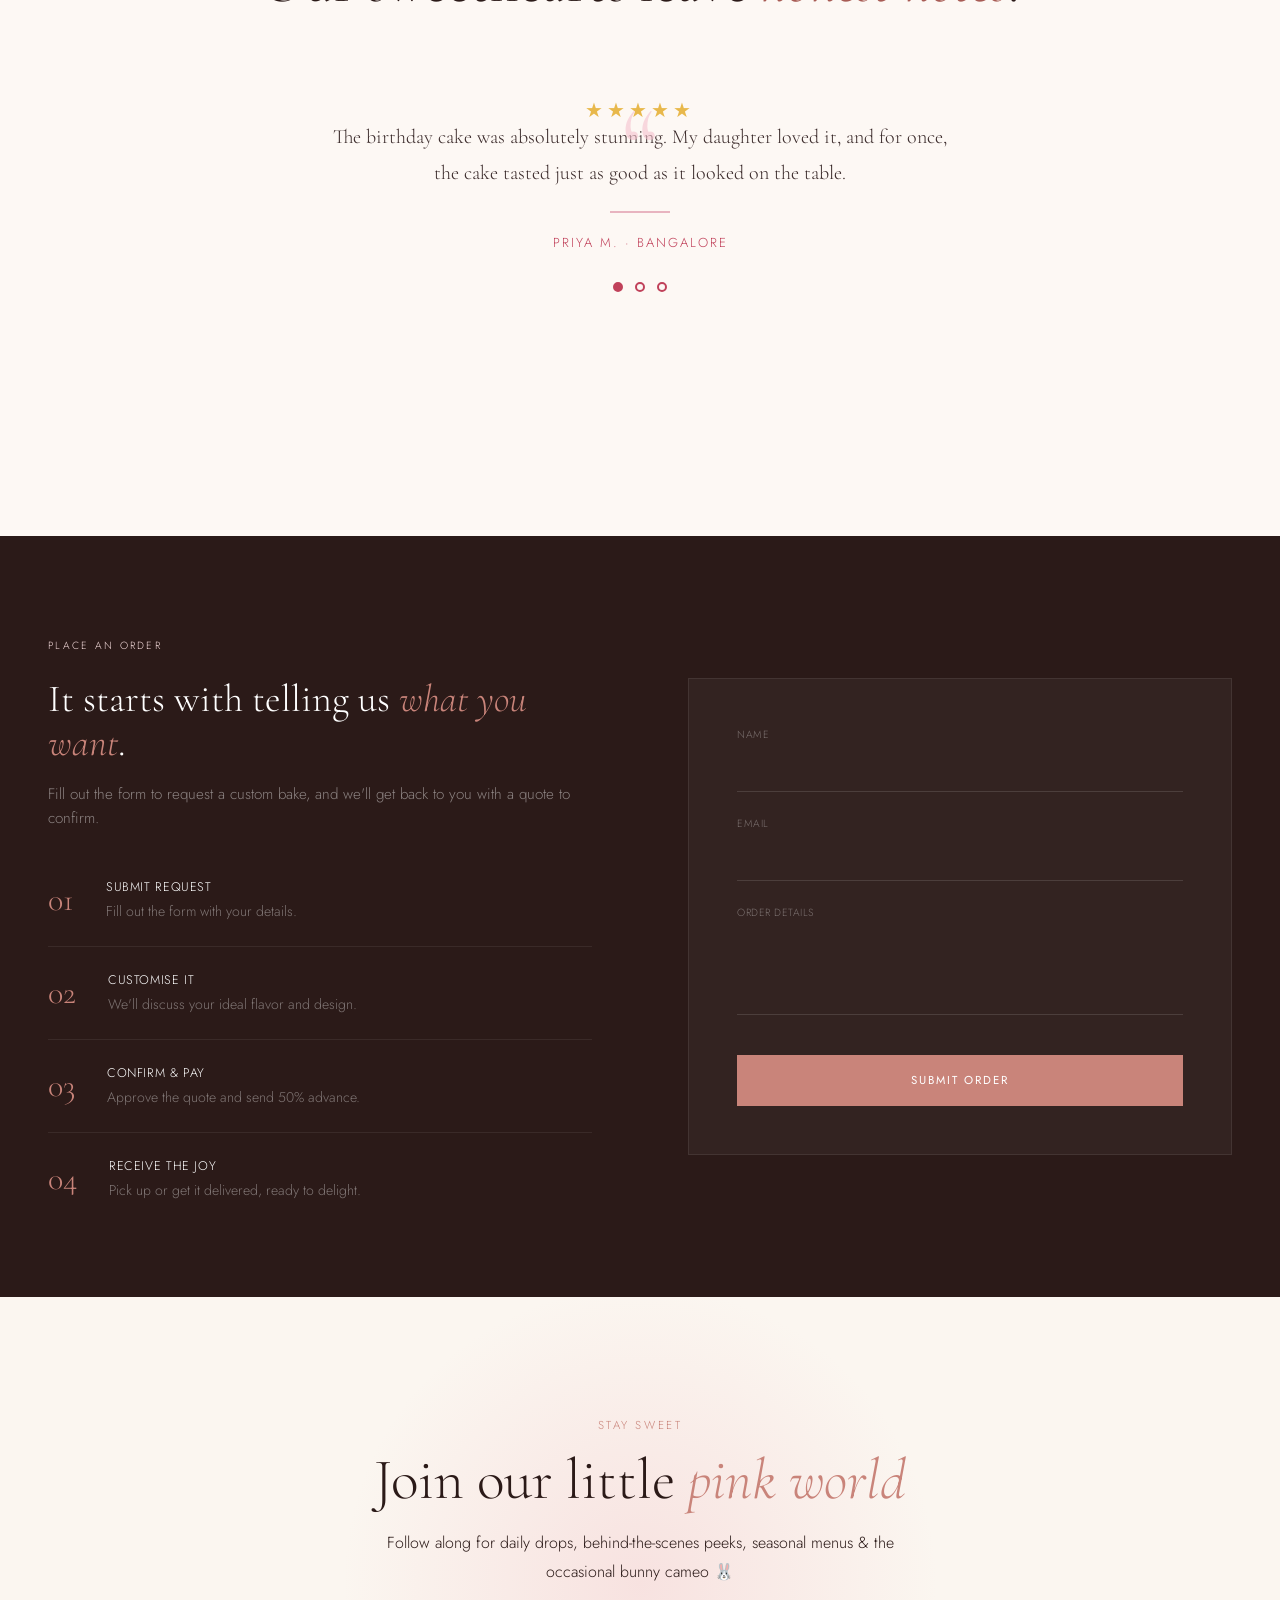
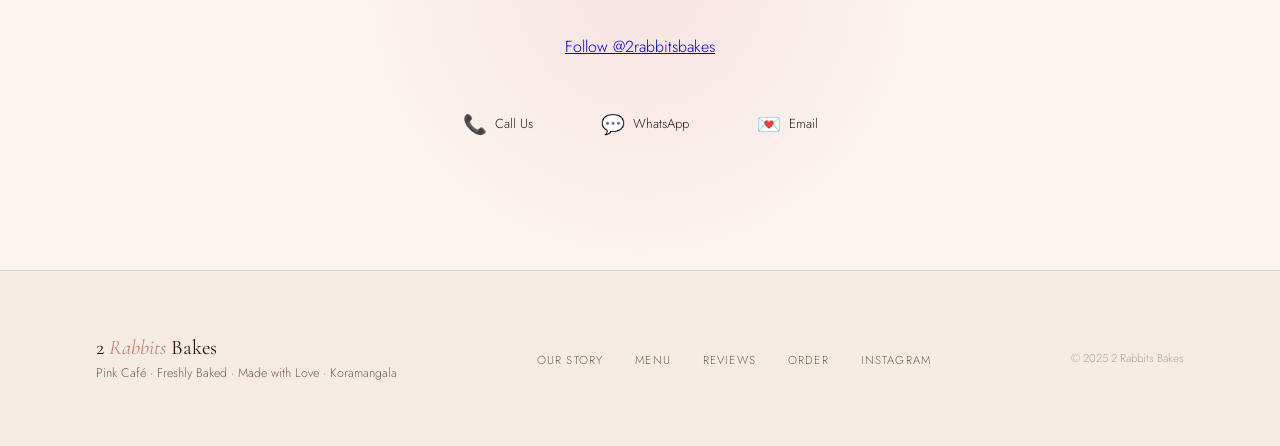
==== commit c7a47106: "hero" ====
--- a/index.html
+++ b/index.html
@@ -261,19 +261,19 @@
 .cta-main {
   font-family: 'DM Sans', sans-serif;
   font-size: 0.75rem;
-  font-weight: 500;
-  letter-spacing: 0.14em;
+  font-weight: 300;
+  letter-spacing: 0.08em;
   text-transform: uppercase;
-  background: var(--shop-berry);
+  background: var(--shop-rose);
   color: var(--shop-ivory);
   padding: 1rem 2.2rem;
+  border-radius: 50px;
   text-decoration: none;
   transition: background 0.3s ease, transform 0.3s ease, box-shadow 0.3s ease;
 }
 .cta-main:hover {
-  background: var(--shop-rose);
-  transform: translateY(-3px);
-  box-shadow: 0 12px 32px rgba(139,58,82,0.25);
+  transform: scale(1.03);
+  box-shadow: 0 8px 24px rgba(242, 167, 184, 0.6);
 }
 
 .cta-sub {
@@ -283,12 +283,29 @@
   letter-spacing: 0.08em;
   color: var(--shop-muted);
   text-decoration: none;
-  display: flex;
-  align-items: center;
-  gap: 0.4rem;
-  transition: color 0.25s, gap 0.25s;
-}
-.cta-sub:hover { color: var(--shop-berry); gap: 0.7rem; }
+  position: relative;
+  display: inline-block;
+  transition: color 0.3s ease;
+}
+.cta-sub::after {
+  content: '';
+  position: absolute;
+  width: 100%;
+  transform: scaleX(0);
+  height: 1.5px;
+  bottom: -2px;
+  left: 0;
+  background-color: var(--shop-berry);
+  transform-origin: bottom right;
+  transition: transform 0.3s ease-out;
+}
+.cta-sub:hover {
+  color: var(--shop-berry);
+}
+.cta-sub:hover::after {
+  transform: scaleX(1);
+  transform-origin: bottom left;
+}
 
 /* BADGES */
 .hero-badges {
@@ -301,18 +318,29 @@
 
 .badge {
   font-family: 'DM Sans', sans-serif;
-  font-size: 0.65rem;
+  font-size: 0.58rem;
   font-weight: 400;
   letter-spacing: 0.1em;
   text-transform: uppercase;
-  color: var(--shop-berry);
-  border: 1px solid rgba(139,58,82,0.25);
+  color: var(--shop-rose);
+  border: none;
   padding: 0.35rem 0.9rem;
   border-radius: 999px;
-  background: rgba(242,167,184,0.12);
-  transition: background 0.2s;
-}
-.badge:hover { background: rgba(242,167,184,0.28); }
+  background: #fce8ef;
+  display: inline-block;
+  animation: badgeFloat 3s ease-in-out infinite;
+}
+.badge:hover {
+  background: #fad5df;
+}
+.badge:nth-child(1) { animation-delay: 0s; }
+.badge:nth-child(2) { animation-delay: 0.4s; }
+.badge:nth-child(3) { animation-delay: 0.8s; }
+
+@keyframes badgeFloat {
+  0%, 100% { transform: translateY(0); }
+  50% { transform: translateY(-4px); }
+}
 
 /* RIGHT COLUMN — tilt card */
 .hero-visual-col {
@@ -1194,10 +1222,7 @@
 
         <div class="hero-ctas">
           <a href="menu.html" class="cta-main">Explore Menu</a>
-          <a href="https://wa.me/918884449239" class="cta-sub" target="_blank">
-            Order on WhatsApp
-            <svg width="14" height="14" viewBox="0 0 24 24" fill="none" stroke="currentColor" stroke-width="1.5"><path d="M7 17L17 7M17 7H7M17 7v10"/></svg>
-          </a>
+          <a href="https://wa.me/918884449239" class="cta-sub" target="_blank">Order on WhatsApp</a>
         </div>
 
         <div class="hero-badges">
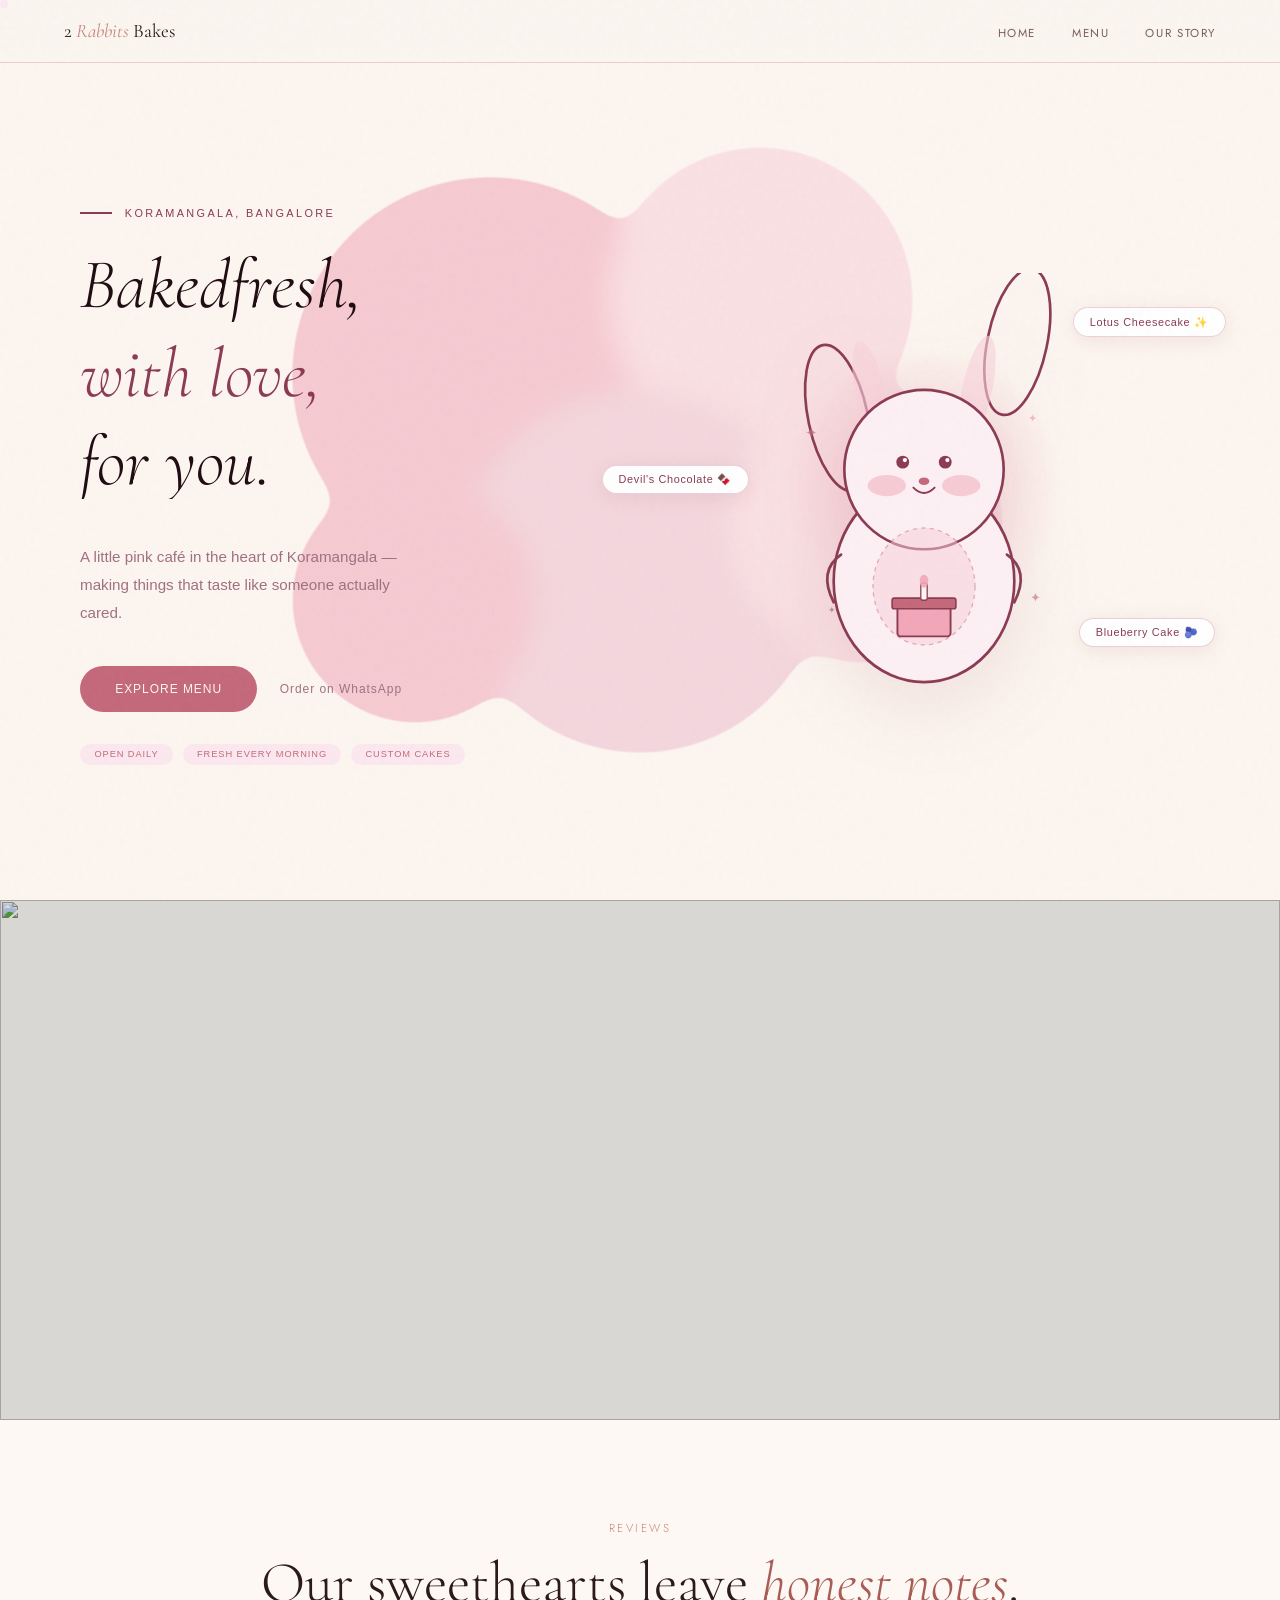
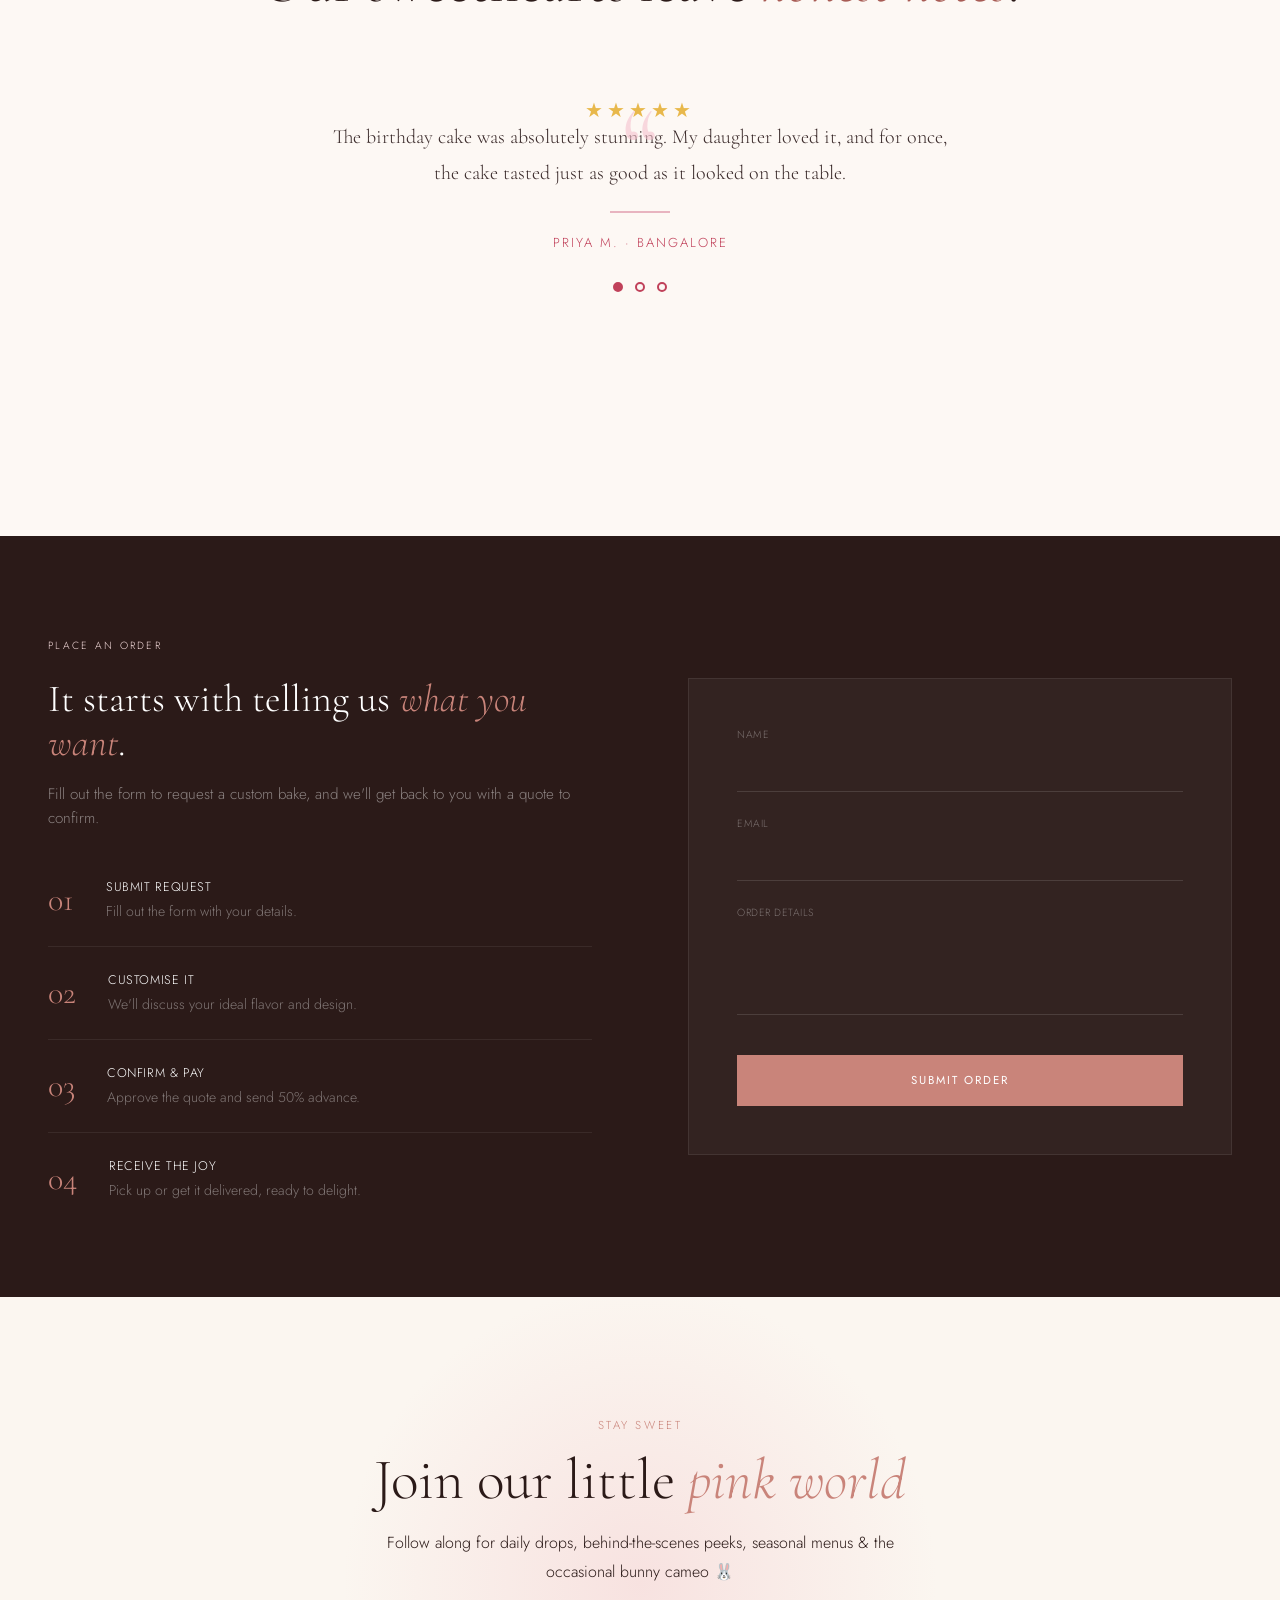
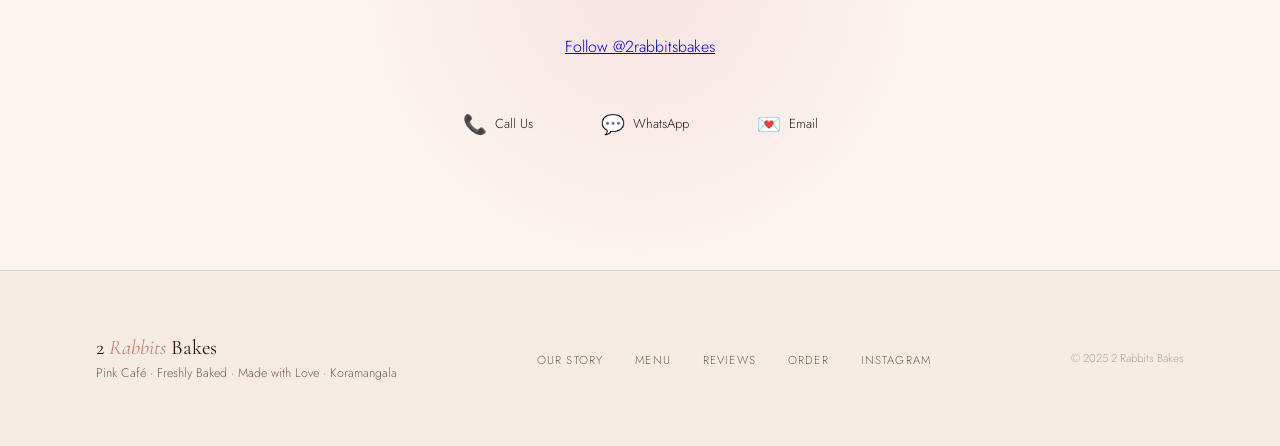
==== commit 477359ae: "blush trail" ====
--- a/index.html
+++ b/index.html
@@ -1166,6 +1166,7 @@
       .menu-grid { grid-template-columns: 1fr; }
     }
   </style>
+  <link rel="stylesheet" href="cursor.css" />
 </head>
 <body>
 
@@ -1512,5 +1513,6 @@
       });
     });
   </script>
+  <script src="cursor.js"></script>
 </body>
 </html>
--- a/cursor.css
+++ b/cursor.css
@@ -0,0 +1,12 @@
+/* ── 2 Rabbits Bakes — Custom Cursor ──────────────────
+ * Hides the default OS cursor on non-touch desktop devices.
+ * The blush particle trail dots are created + styled via cursor.js.
+ * On touch devices: cursor.js bails out, this media query also
+ * keeps the default touch cursor untouched.
+ * ──────────────────────────────────────────────────── */
+@media (hover: hover) and (pointer: fine) {
+  *,
+  *:hover {
+    cursor: none !important;
+  }
+}
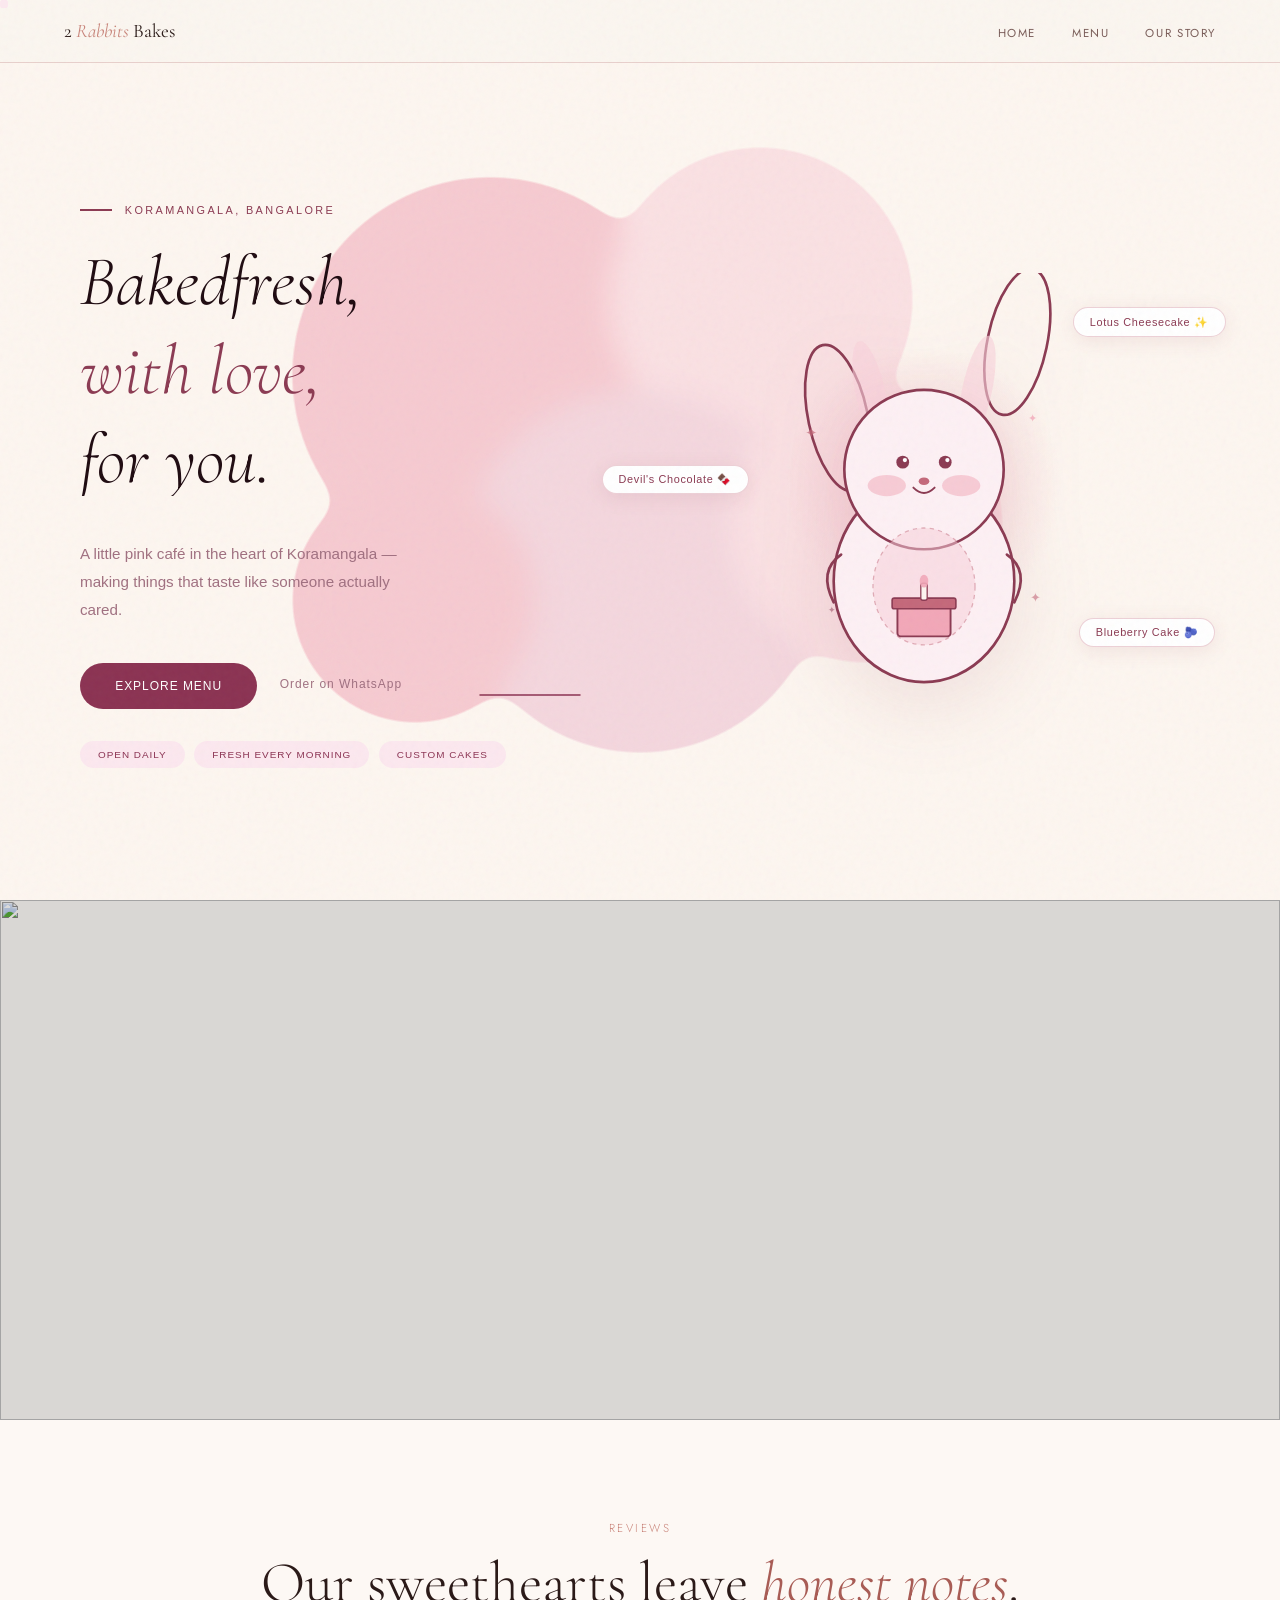
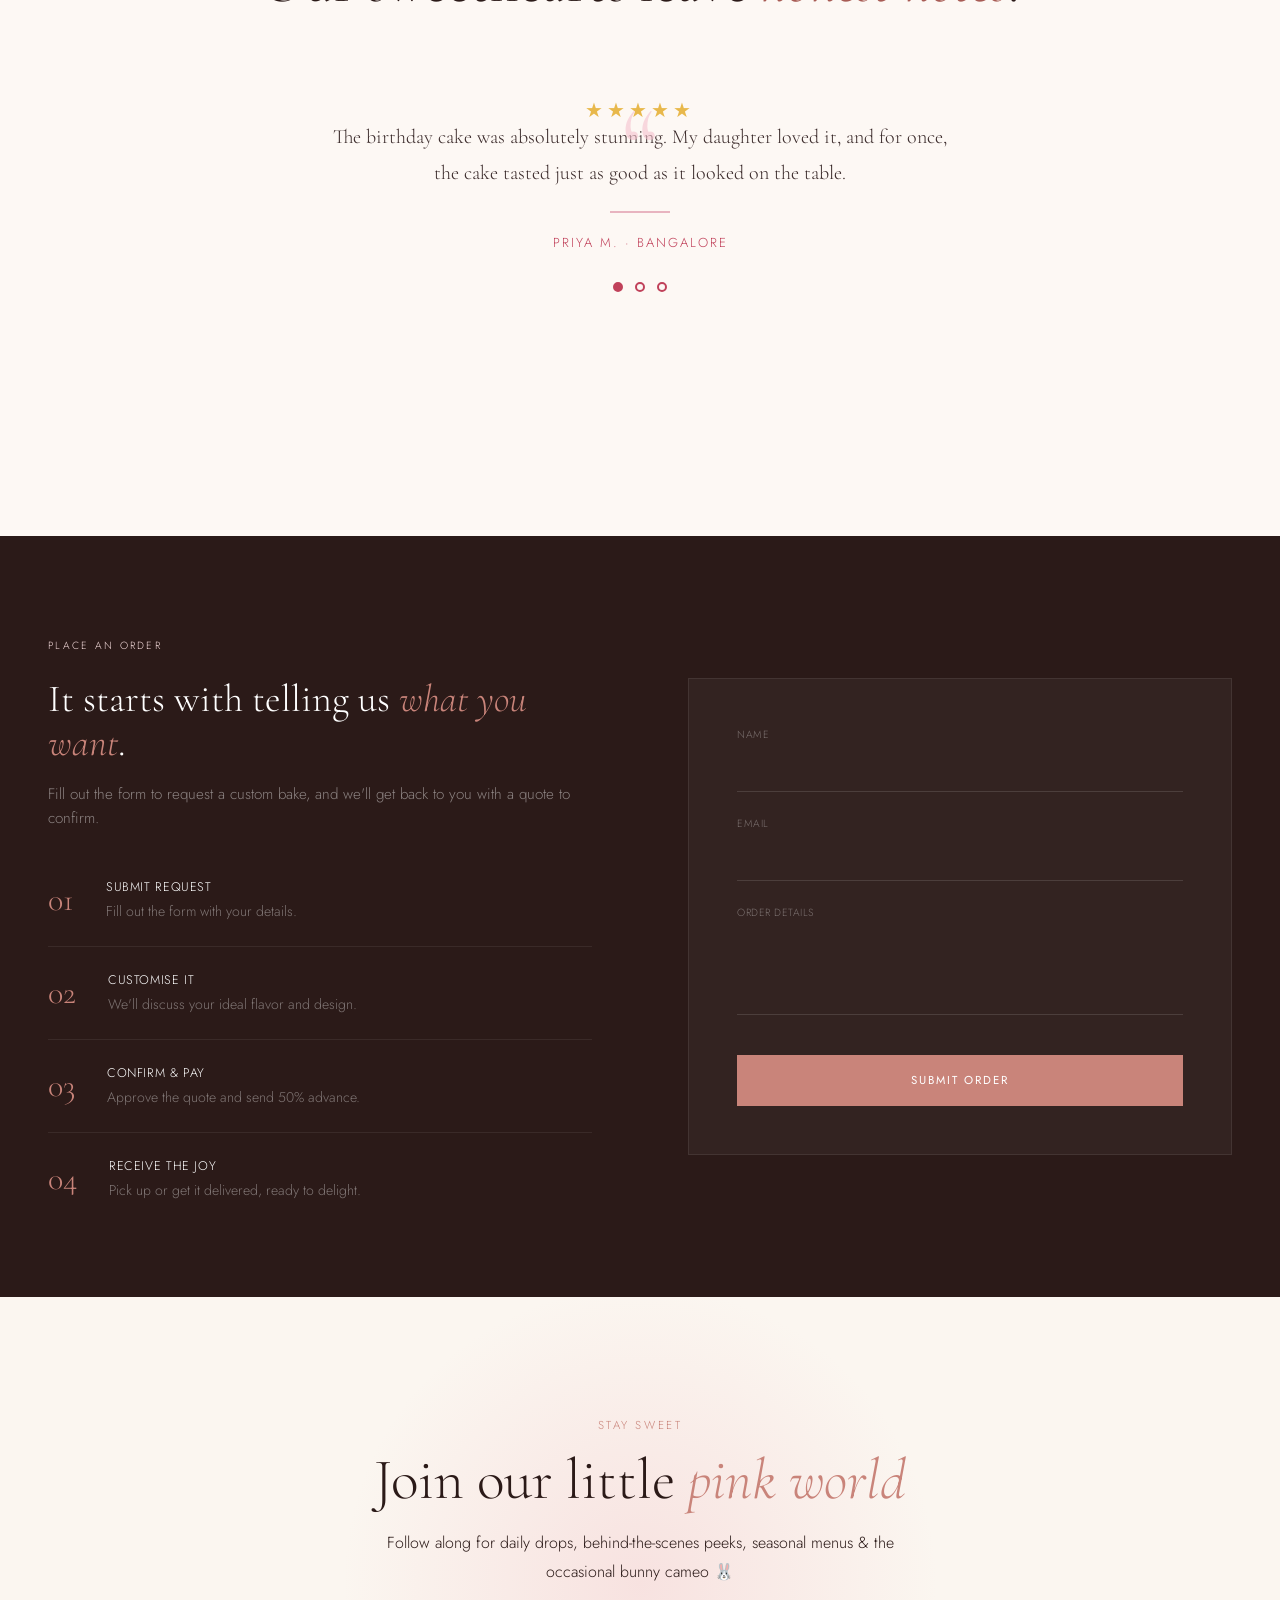
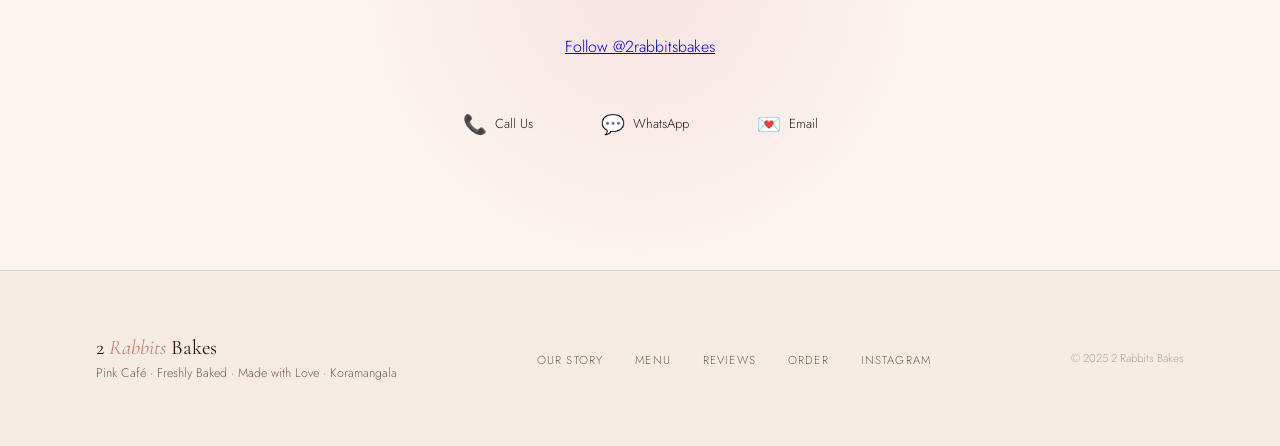
==== commit 8c59da87: "hero redo" ====
--- a/index.html
+++ b/index.html
@@ -261,21 +261,23 @@
 .cta-main {
   font-family: 'DM Sans', sans-serif;
   font-size: 0.75rem;
-  font-weight: 300;
+  font-weight: 500;
   letter-spacing: 0.08em;
   text-transform: uppercase;
-  background: var(--shop-rose);
-  color: var(--shop-ivory);
+  background: #8b3252;
+  color: #ffffff;
   padding: 1rem 2.2rem;
   border-radius: 50px;
   text-decoration: none;
-  transition: background 0.3s ease, transform 0.3s ease, box-shadow 0.3s ease;
+  display: inline-block;
+  transition: transform 0.3s ease, box-shadow 0.3s ease;
 }
 .cta-main:hover {
-  transform: scale(1.03);
-  box-shadow: 0 8px 24px rgba(242, 167, 184, 0.6);
-}
-
+  transform: scale(1.04);
+  box-shadow: 0 0 24px #fce8ef;
+}
+
+/* WhatsApp ghost link with SVG underline draw */
 .cta-sub {
   font-family: 'DM Sans', sans-serif;
   font-size: 0.75rem;
@@ -283,28 +285,31 @@
   letter-spacing: 0.08em;
   color: var(--shop-muted);
   text-decoration: none;
-  position: relative;
-  display: inline-block;
+  display: inline-flex;
+  flex-direction: column;
+  align-items: flex-start;
+  gap: 3px;
   transition: color 0.3s ease;
 }
-.cta-sub::after {
-  content: '';
-  position: absolute;
+.cta-sub:hover {
+  color: #8b3252;
+}
+.cta-sub-underline {
+  display: block;
   width: 100%;
-  transform: scaleX(0);
   height: 1.5px;
-  bottom: -2px;
-  left: 0;
-  background-color: var(--shop-berry);
-  transform-origin: bottom right;
-  transition: transform 0.3s ease-out;
-}
-.cta-sub:hover {
-  color: var(--shop-berry);
-}
-.cta-sub:hover::after {
-  transform: scaleX(1);
-  transform-origin: bottom left;
+  overflow: visible;
+}
+.cta-sub-underline line {
+  stroke: #8b3252;
+  stroke-width: 1.5;
+  stroke-linecap: round;
+  stroke-dasharray: 200;
+  stroke-dashoffset: 200;
+  transition: stroke-dashoffset 0.4s ease;
+}
+.cta-sub:hover .cta-sub-underline line {
+  stroke-dashoffset: 0;
 }
 
 /* BADGES */
@@ -312,34 +317,41 @@
   display: flex;
   gap: 0.6rem;
   flex-wrap: wrap;
+  align-items: flex-end;
   opacity: 0;
   animation: fadeSlideUp 0.7s cubic-bezier(0.16,1,0.3,1) 1.4s forwards;
 }
 
+/* Outer wrapper carries the float — inner badge carries the hover scale */
+.badge-wrap {
+  display: inline-block;
+}
+.badge-wrap:nth-child(1) { animation: floatPill 3.2s ease-in-out infinite; }
+.badge-wrap:nth-child(2) { animation: floatPill 3.8s ease-in-out infinite 0.4s; }
+.badge-wrap:nth-child(3) { animation: floatPill 3.5s ease-in-out infinite 0.8s; }
+
 .badge {
   font-family: 'DM Sans', sans-serif;
-  font-size: 0.58rem;
+  font-size: 0.62rem;
   font-weight: 400;
   letter-spacing: 0.1em;
   text-transform: uppercase;
-  color: var(--shop-rose);
+  color: #8b3252;
   border: none;
-  padding: 0.35rem 0.9rem;
-  border-radius: 999px;
+  padding: 8px 18px;
+  border-radius: 20px;
   background: #fce8ef;
   display: inline-block;
-  animation: badgeFloat 3s ease-in-out infinite;
+  transition: transform 0.25s ease, background 0.25s ease;
 }
 .badge:hover {
-  background: #fad5df;
-}
-.badge:nth-child(1) { animation-delay: 0s; }
-.badge:nth-child(2) { animation-delay: 0.4s; }
-.badge:nth-child(3) { animation-delay: 0.8s; }
-
-@keyframes badgeFloat {
-  0%, 100% { transform: translateY(0); }
-  50% { transform: translateY(-4px); }
+  transform: scale(1.08);
+  background: #fad5e5;
+}
+
+@keyframes floatPill {
+  0%, 100% { transform: translateY(0px); }
+  50%       { transform: translateY(-7px); }
 }
 
 /* RIGHT COLUMN — tilt card */
@@ -1223,13 +1235,18 @@
 
         <div class="hero-ctas">
           <a href="menu.html" class="cta-main">Explore Menu</a>
-          <a href="https://wa.me/918884449239" class="cta-sub" target="_blank">Order on WhatsApp</a>
+          <a href="https://wa.me/918884449239" class="cta-sub" target="_blank">
+            Order on WhatsApp
+            <svg class="cta-sub-underline" height="2" aria-hidden="true">
+              <line x1="0" y1="1" x2="100%" y2="1" />
+            </svg>
+          </a>
         </div>
 
         <div class="hero-badges">
-          <span class="badge">Open Daily</span>
-          <span class="badge">Fresh Every Morning</span>
-          <span class="badge">Custom Cakes</span>
+          <span class="badge-wrap"><span class="badge">Open Daily</span></span>
+          <span class="badge-wrap"><span class="badge">Fresh Every Morning</span></span>
+          <span class="badge-wrap"><span class="badge">Custom Cakes</span></span>
         </div>
       </div>
 
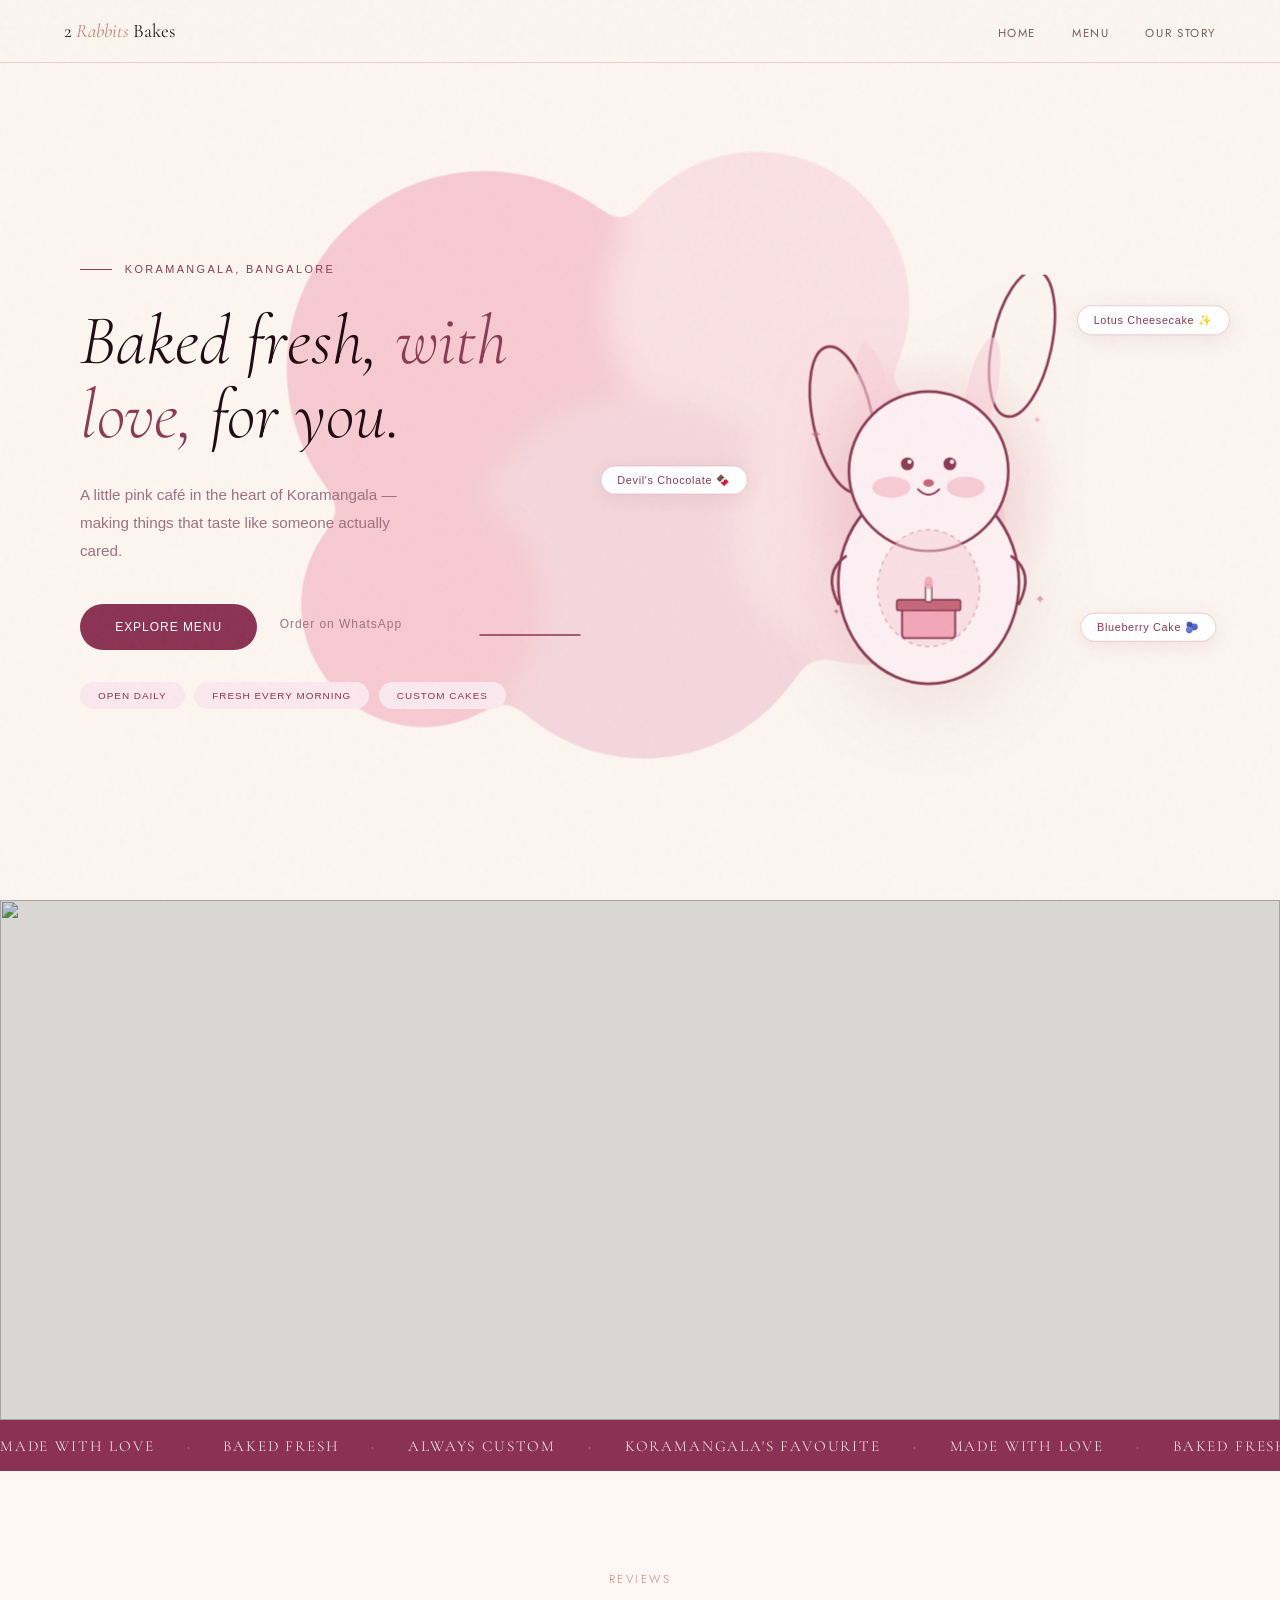
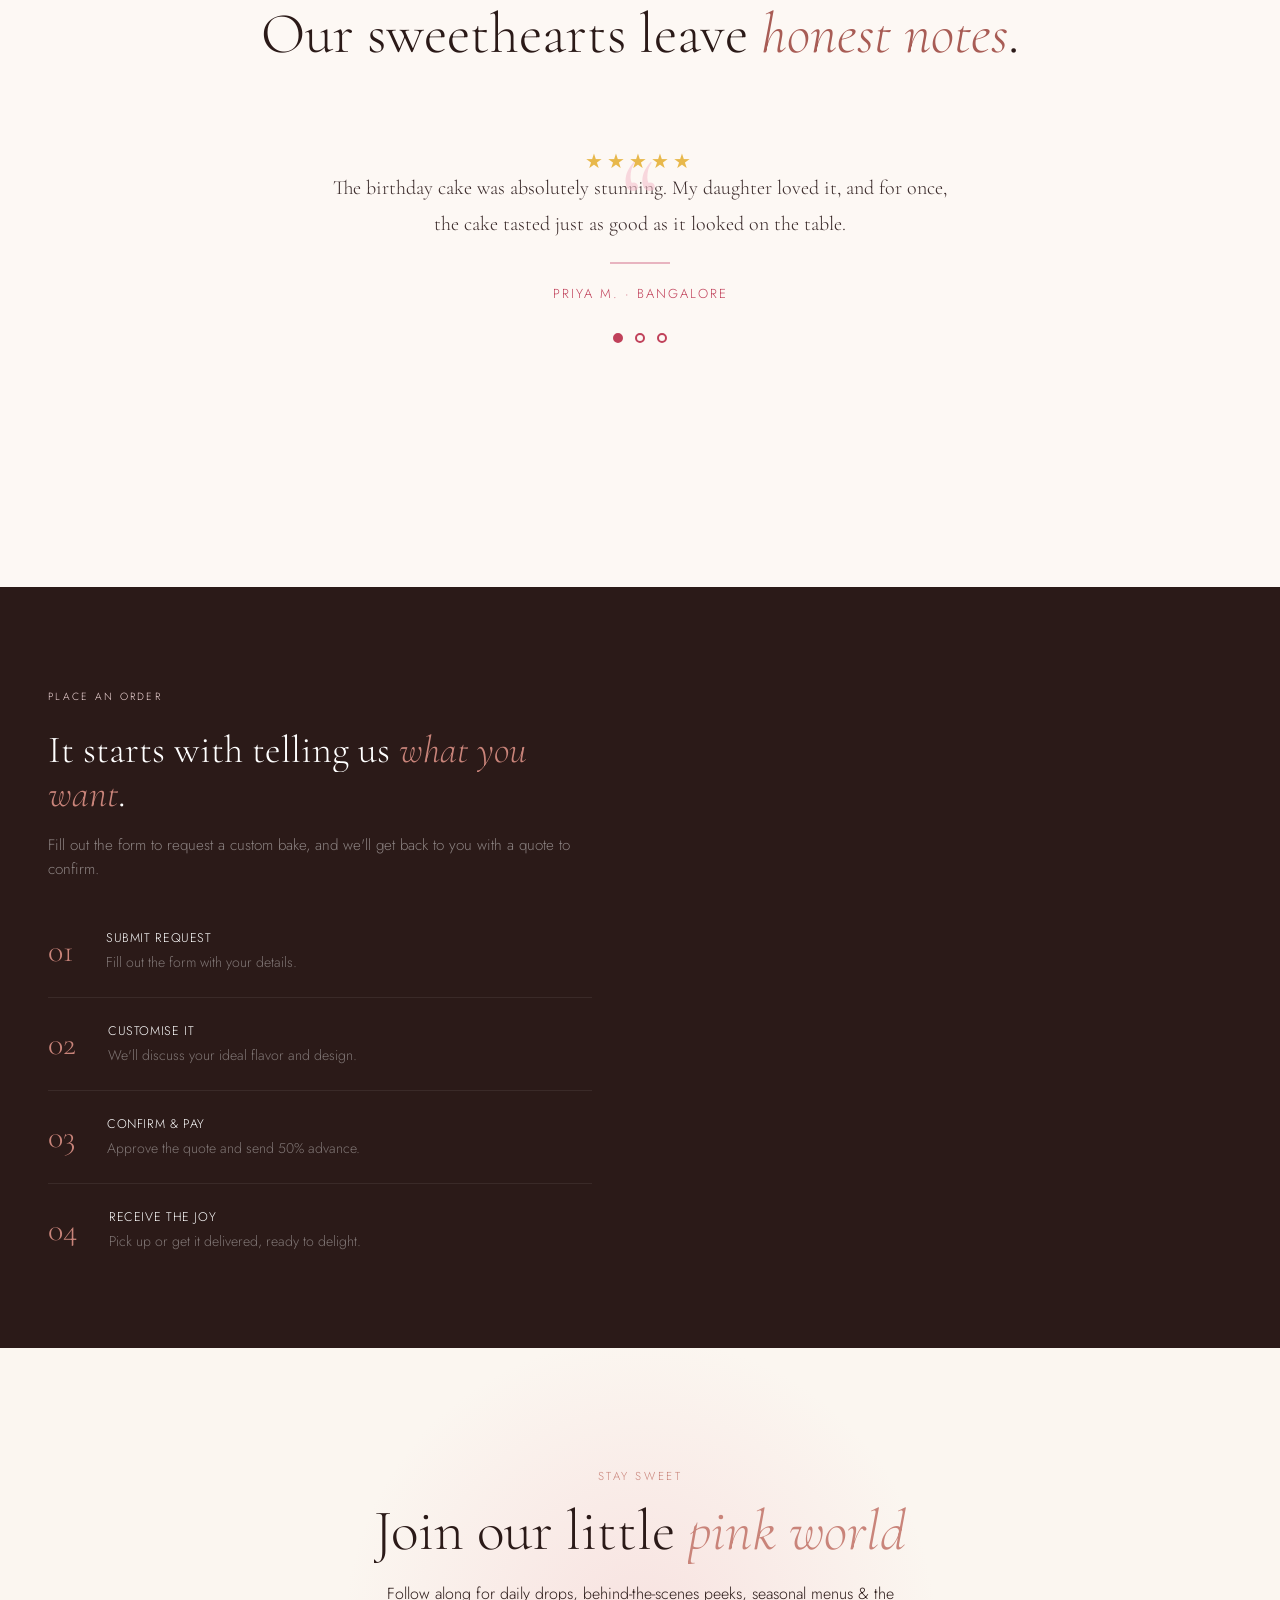
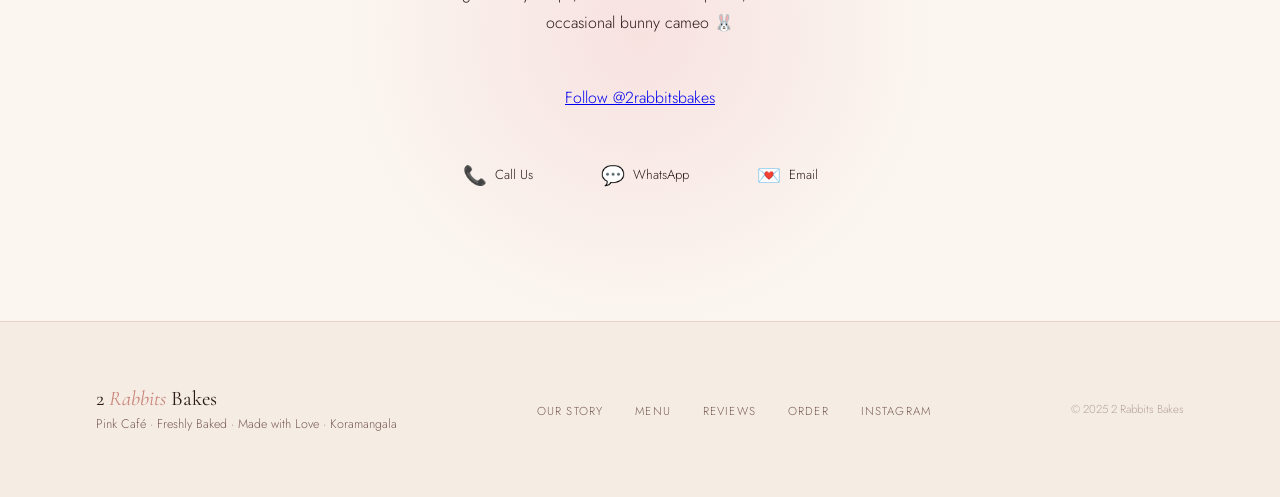
==== commit 5ccbd3cb: "glowup" ====
--- a/index.html
+++ b/index.html
@@ -5,6 +5,11 @@
   <meta name="viewport" content="width=device-width, initial-scale=1.0" />
   <title>2 Rabbits Bakes 🐰</title>
   <link href="https://fonts.googleapis.com/css2?family=Cormorant+Garamond:ital,wght@0,300;0,400;0,500;1,300;1,400&family=Jost:wght@300;400;500&display=swap" rel="stylesheet" />
+  
+  <!-- GSAP Core + ScrollTrigger -->
+  <script src="https://cdnjs.cloudflare.com/ajax/libs/gsap/3.12.2/gsap.min.js"></script>
+  <script src="https://cdnjs.cloudflare.com/ajax/libs/gsap/3.12.2/ScrollTrigger.min.js"></script>
+  <script>gsap.registerPlugin(ScrollTrigger);</script>
   <style>
     :root {
   --shop-pink:  #F2A7B8;
@@ -1177,8 +1182,37 @@
     @media (max-width: 600px) {
       .menu-grid { grid-template-columns: 1fr; }
     }
+
+    /* ── MARQUEE STRIP ── */
+    .marquee-strip {
+      background: #8b3252;  /* deep rose */
+      padding: 14px 0;
+      overflow: hidden;
+      white-space: nowrap;
+      width: 100%;
+      margin: 0;
+    }
+    .marquee-track {
+      display: inline-flex;
+      gap: 32px;
+      animation: marqueeScroll 28s linear infinite;
+      font-family: var(--serif);
+      font-size: 0.95rem;
+      letter-spacing: 0.12em;
+      color: #fdf8f4;  /* warm cream */
+      text-transform: uppercase;
+    }
+    .marquee-track .dot { color: #fce8ef; opacity: 0.6; }
+    .marquee-track:hover { animation-play-state: paused; }  /* pauses on hover */
+    @keyframes marqueeScroll {
+      from { transform: translateX(0); }
+      to { transform: translateX(-50%); }
+    }
+
+    @media (prefers-reduced-motion: reduce) {
+      * { animation-duration: 0.01ms !important; transition-duration: 0.01ms !important; }
+    }
   </style>
-  <link rel="stylesheet" href="cursor.css" />
 </head>
 <body>
 
@@ -1224,9 +1258,7 @@
         </p>
 
         <h1 class="hero-title" id="heroTitle">
-          <span class="word-row"><span class="word-wrap"><span class="word">Baked</span></span><span class="word-wrap"><span class="word"> fresh,</span></span></span>
-          <span class="word-row"><span class="word-wrap"><span class="word pink-word">with love,</span></span></span>
-          <span class="word-row"><span class="word-wrap"><span class="word">for you.</span></span></span>
+          Baked fresh, <span class="pink-word">with love,</span> for you.
         </h1>
 
         <p class="hero-body">
@@ -1252,82 +1284,84 @@
 
       <!-- RIGHT: tilt card with clip reveal -->
       <div class="hero-visual-col">
-        <div class="rabbit-stage" id="tiltCard">
-          <div class="rabbit-glow"></div>
-          <svg class="rabbit-svg" viewBox="0 0 320 400" xmlns="http://www.w3.org/2000/svg" fill="none">
-            
-            <!-- left ear -->
-            <ellipse class="ear ear-left" cx="110" cy="110" rx="28" ry="70"
-              stroke="#8B3A52" stroke-width="2.5"
-              transform="rotate(-12 110 110)"/>
-            <ellipse cx="110" cy="115" rx="14" ry="52"
-              fill="#F9D0DA" opacity="0.6"
-              transform="rotate(-12 110 115)"/>
-
-            <!-- right ear -->
-            <ellipse class="ear ear-right" cx="210" cy="105" rx="28" ry="70"
-              stroke="#8B3A52" stroke-width="2.5"
-              transform="rotate(12 210 105)"/>
-            <ellipse cx="210" cy="110" rx="14" ry="52"
-              fill="#F9D0DA" opacity="0.6"
-              transform="rotate(12 210 110)"/>
-
-            <!-- body -->
-            <ellipse cx="160" cy="290" rx="85" ry="95"
-              fill="#FDF0F4" stroke="#8B3A52" stroke-width="2.5"/>
-
-            <!-- head -->
-            <circle cx="160" cy="185" r="75"
-              fill="#FDF0F4" stroke="#8B3A52" stroke-width="2.5"/>
-
-            <!-- cheek blush left -->
-            <ellipse cx="125" cy="200" rx="18" ry="10" fill="#F2A7B8" opacity="0.5"/>
-            <!-- cheek blush right -->
-            <ellipse cx="195" cy="200" rx="18" ry="10" fill="#F2A7B8" opacity="0.5"/>
-
-            <!-- eyes -->
-            <circle class="eye" cx="140" cy="178" r="6" fill="#8B3A52"/>
-            <circle cx="142" cy="176" r="2" fill="white"/>
-            <circle class="eye" cx="180" cy="178" r="6" fill="#8B3A52"/>
-            <circle cx="182" cy="176" r="2" fill="white"/>
-
-            <!-- nose -->
-            <ellipse cx="160" cy="196" rx="5" ry="3.5" fill="#C4687A"/>
-
-            <!-- mouth -->
-            <path d="M150 202 Q160 212 170 202"
-              stroke="#8B3A52" stroke-width="1.8" stroke-linecap="round"/>
-
-            <!-- tummy circle -->
-            <ellipse cx="160" cy="295" rx="48" ry="55"
-              fill="#F9D0DA" opacity="0.5" stroke="#C4687A"
-              stroke-width="1.2" stroke-dasharray="4 4"/>
-
-            <!-- little cake held by rabbit -->
-            <rect x="135" y="310" width="50" height="32"
-              rx="3" fill="#F2A7B8" stroke="#8B3A52" stroke-width="1.8"/>
-            <rect x="130" y="306" width="60" height="10"
-              rx="2" fill="#C4687A" stroke="#8B3A52" stroke-width="1.5"/>
-            <!-- candle -->
-            <rect x="157" y="292" width="6" height="16"
-              rx="2" fill="#FDF6F0" stroke="#8B3A52" stroke-width="1.2"/>
-            <!-- flame -->
-            <ellipse class="flame" cx="160" cy="290" rx="4" ry="6" fill="#F2A7B8" opacity="0.9"/>
-
-            <!-- left arm -->
-            <path d="M82 265 Q60 280 75 310"
-              stroke="#8B3A52" stroke-width="2.5" stroke-linecap="round"/>
-            <!-- right arm -->
-            <path d="M238 265 Q260 280 245 310"
-              stroke="#8B3A52" stroke-width="2.5" stroke-linecap="round"/>
-
-            <!-- tiny stars around rabbit -->
-            <text class="star s1" x="48"  y="155" font-size="14" fill="#C4687A" opacity="0.7">✦</text>
-            <text class="star s2" x="258" y="140" font-size="10" fill="#F2A7B8" opacity="0.8">✦</text>
-            <text class="star s3" x="70"  y="320" font-size="8"  fill="#8B3A52" opacity="0.5">✦</text>
-            <text class="star s4" x="260" y="310" font-size="12" fill="#C4687A" opacity="0.6">✦</text>
-
-          </svg>
+        <div class="rabbit-stage-wrap" id="bunnyRepelWrapper" style="width: 100%; display: flex; justify-content: center; align-items: center; transform-style: preserve-3d;">
+          <div class="rabbit-stage" id="tiltCard">
+            <div class="rabbit-glow"></div>
+            <svg class="rabbit-svg" viewBox="0 0 320 400" xmlns="http://www.w3.org/2000/svg" fill="none">
+              
+              <!-- left ear -->
+              <ellipse class="ear ear-left" cx="110" cy="110" rx="28" ry="70"
+                stroke="#8B3A52" stroke-width="2.5"
+                transform="rotate(-12 110 110)"/>
+              <ellipse cx="110" cy="115" rx="14" ry="52"
+                fill="#F9D0DA" opacity="0.6"
+                transform="rotate(-12 110 115)"/>
+
+              <!-- right ear -->
+              <ellipse class="ear ear-right" cx="210" cy="105" rx="28" ry="70"
+                stroke="#8B3A52" stroke-width="2.5"
+                transform="rotate(12 210 105)"/>
+              <ellipse cx="210" cy="110" rx="14" ry="52"
+                fill="#F9D0DA" opacity="0.6"
+                transform="rotate(12 210 110)"/>
+
+              <!-- body -->
+              <ellipse cx="160" cy="290" rx="85" ry="95"
+                fill="#FDF0F4" stroke="#8B3A52" stroke-width="2.5"/>
+
+              <!-- head -->
+              <circle cx="160" cy="185" r="75"
+                fill="#FDF0F4" stroke="#8B3A52" stroke-width="2.5"/>
+
+              <!-- cheek blush left -->
+              <ellipse cx="125" cy="200" rx="18" ry="10" fill="#F2A7B8" opacity="0.5"/>
+              <!-- cheek blush right -->
+              <ellipse cx="195" cy="200" rx="18" ry="10" fill="#F2A7B8" opacity="0.5"/>
+
+              <!-- eyes -->
+              <circle class="eye" cx="140" cy="178" r="6" fill="#8B3A52"/>
+              <circle cx="142" cy="176" r="2" fill="white"/>
+              <circle class="eye" cx="180" cy="178" r="6" fill="#8B3A52"/>
+              <circle cx="182" cy="176" r="2" fill="white"/>
+
+              <!-- nose -->
+              <ellipse cx="160" cy="196" rx="5" ry="3.5" fill="#C4687A"/>
+
+              <!-- mouth -->
+              <path d="M150 202 Q160 212 170 202"
+                stroke="#8B3A52" stroke-width="1.8" stroke-linecap="round"/>
+
+              <!-- tummy circle -->
+              <ellipse cx="160" cy="295" rx="48" ry="55"
+                fill="#F9D0DA" opacity="0.5" stroke="#C4687A"
+                stroke-width="1.2" stroke-dasharray="4 4"/>
+
+              <!-- little cake held by rabbit -->
+              <rect x="135" y="310" width="50" height="32"
+                rx="3" fill="#F2A7B8" stroke="#8B3A52" stroke-width="1.8"/>
+              <rect x="130" y="306" width="60" height="10"
+                rx="2" fill="#C4687A" stroke="#8B3A52" stroke-width="1.5"/>
+              <!-- candle -->
+              <rect x="157" y="292" width="6" height="16"
+                rx="2" fill="#FDF6F0" stroke="#8B3A52" stroke-width="1.2"/>
+              <!-- flame -->
+              <ellipse class="flame" cx="160" cy="290" rx="4" ry="6" fill="#F2A7B8" opacity="0.9"/>
+
+              <!-- left arm -->
+              <path d="M82 265 Q60 280 75 310"
+                stroke="#8B3A52" stroke-width="2.5" stroke-linecap="round"/>
+              <!-- right arm -->
+              <path d="M238 265 Q260 280 245 310"
+                stroke="#8B3A52" stroke-width="2.5" stroke-linecap="round"/>
+
+              <!-- tiny stars around rabbit -->
+              <text class="star s1" x="48"  y="155" font-size="14" fill="#C4687A" opacity="0.7">✦</text>
+              <text class="star s2" x="258" y="140" font-size="10" fill="#F2A7B8" opacity="0.8">✦</text>
+              <text class="star s3" x="70"  y="320" font-size="8"  fill="#8B3A52" opacity="0.5">✦</text>
+              <text class="star s4" x="260" y="310" font-size="12" fill="#C4687A" opacity="0.6">✦</text>
+
+            </svg>
+          </div>
         </div>
 
         <!-- floating pill badges around the card -->
@@ -1343,6 +1377,36 @@
   <section style="position: relative; width: 100%; height: 520px; margin: 0; padding: 0; overflow: hidden;">
     <img src="https://images.unsplash.com/photo-1464349095431-e9a21285b5f3?w=1400&fit=crop&crop=center" style="width: 100%; height: 100%; object-fit: cover; display: block; margin: 0; border-radius: 0;" alt="" />
     <div style="position: absolute; inset: 0; background: rgba(0,0,0,0.15); pointer-events: none;"></div>
+  </section>
+
+  <!-- MARQUEE STRIP -->
+  <section class="marquee-strip">
+    <div class="marquee-track">
+      <span>Made with love</span>
+      <span class="dot">·</span>
+      <span>Baked fresh</span>
+      <span class="dot">·</span>
+      <span>Always custom</span>
+      <span class="dot">·</span>
+      <span>Koramangala's favourite</span>
+      <span class="dot">·</span>
+      <span>Made with love</span>
+      <span class="dot">·</span>
+      <span>Baked fresh</span>
+      <span class="dot">·</span>
+      <span>Always custom</span>
+      <span class="dot">·</span>
+      <span>Koramangala's favourite</span>
+      <span class="dot">·</span>
+      <span>Made with love</span>
+      <span class="dot">·</span>
+      <span>Baked fresh</span>
+      <span class="dot">·</span>
+      <span>Always custom</span>
+      <span class="dot">·</span>
+      <span>Koramangala's favourite</span>
+      <span class="dot">·</span>
+    </div>
   </section>
 
   <!-- TESTIMONIALS -->
@@ -1529,7 +1593,231 @@
         testiDots[index].classList.add('active');
       });
     });
+
+    // ── GSAP & ANTIGRAVITY ANIMATIONS ──
+    if (!window.matchMedia('(prefers-reduced-motion: reduce)').matches) {
+      
+      // Helper: Split text into words for word-by-word reveal
+      function splitTextIntoWords(element) {
+        const walker = document.createTreeWalker(element, NodeFilter.SHOW_TEXT, null, false);
+        const textNodes = [];
+        let node;
+        while (node = walker.nextNode()) {
+          if (node.nodeValue.trim()) {
+            textNodes.push(node);
+          }
+        }
+        
+        textNodes.forEach(node => {
+          const parent = node.parentNode;
+          const text = node.nodeValue;
+          const words = text.split(/(\s+)/);
+          const fragment = document.createDocumentFragment();
+          
+          words.forEach(word => {
+            if (word.trim() === '') {
+              fragment.appendChild(document.createTextNode(word));
+            } else {
+              const wrapper = document.createElement('span');
+              wrapper.style.display = 'inline-block';
+              wrapper.style.overflow = 'hidden';
+              wrapper.style.verticalAlign = 'bottom';
+              
+              const inner = document.createElement('span');
+              inner.className = 'reveal-word';
+              inner.style.display = 'inline-block';
+              inner.textContent = word;
+              
+              wrapper.appendChild(inner);
+              fragment.appendChild(wrapper);
+            }
+          });
+          parent.replaceChild(fragment, node);
+        });
+      }
+
+      // Apply splitting to hero title, about heading, section titles, and order heading
+      const revealTargets = document.querySelectorAll('#heroTitle, .about-heading, .section-title, .order-heading');
+      revealTargets.forEach(splitTextIntoWords);
+
+      // Animate hero title immediately on load
+      gsap.from('#heroTitle .reveal-word', {
+        opacity: 0,
+        y: 18,
+        rotation: 2,
+        stagger: 0.06,
+        duration: 0.55,
+        ease: "power2.out",
+        delay: 0.2
+      });
+
+      // Scroll-triggered reveals for other titles
+      document.querySelectorAll('.about-heading, .section-title, .order-heading').forEach(el => {
+        gsap.from(el.querySelectorAll('.reveal-word'), {
+          scrollTrigger: {
+            trigger: el,
+            start: "top 85%",
+            toggleActions: "play none none none"
+          },
+          opacity: 0,
+          y: 18,
+          rotation: 2,
+          stagger: 0.06,
+          duration: 0.55,
+          ease: "power2.out"
+        });
+      });
+
+      // Section Entrances (fade up with rotation settling to 0)
+      const sectionsToAnimate = document.querySelectorAll('#about, .menu-section, .testimonials, #order, .cta-section');
+      sectionsToAnimate.forEach(section => {
+        let staggerChildren = [];
+        if (section.id === 'about') {
+          staggerChildren = section.querySelectorAll('.stat-card');
+        } else if (section.classList.contains('menu-section')) {
+          staggerChildren = section.querySelectorAll('.menu-card');
+        } else if (section.id === 'order') {
+          staggerChildren = section.querySelectorAll('.order-step, .order-form-container');
+        } else if (section.classList.contains('cta-section')) {
+          staggerChildren = section.querySelectorAll('.social-pill, .btn-primary');
+        }
+
+        const tl = gsap.timeline({
+          scrollTrigger: {
+            trigger: section,
+            start: "top 80%",
+            toggleActions: "play none none none"
+          }
+        });
+
+        tl.from(section, {
+          opacity: 0,
+          y: 40,
+          rotation: 3,
+          transformOrigin: "left center",
+          duration: 0.75,
+          ease: "power3.out"
+        });
+
+        if (staggerChildren.length > 0) {
+          tl.from(staggerChildren, {
+            opacity: 0,
+            y: 20,
+            stagger: 0.1,
+            duration: 0.5,
+            ease: "power2.out"
+          }, "-=0.4");
+        }
+      });
+
+      // ── ANTIGRAVITY FLOATING ELEMENTS ──
+      class FloatingElement {
+        constructor(element, index) {
+          this.element = element;
+          this.index = index;
+          this.driftX = 0;
+          this.driftY = 0;
+          this.repelX = 0;
+          this.repelY = 0;
+          
+          this.periodX = 4000 + Math.random() * 3000;
+          this.periodY = 4000 + Math.random() * 3000;
+          this.ampX = 4 + Math.random() * 2;
+          this.ampY = 4 + Math.random() * 2;
+          this.phaseX = Math.random() * Math.PI * 2;
+          this.phaseY = Math.random() * Math.PI * 2;
+          
+          this.element.style.transition = 'transform 0.4s cubic-bezier(0.23, 1, 0.32, 1)';
+        }
+        
+        updateDrift(time) {
+          this.driftX = Math.sin(time / this.periodX + this.phaseX) * this.ampX;
+          this.driftY = Math.cos(time / this.periodY + this.phaseY) * this.ampY;
+          this.applyTransform();
+        }
+        
+        updateRepel(mouseX, mouseY) {
+          const rect = this.element.getBoundingClientRect();
+          const elemX = rect.left + rect.width / 2;
+          const elemY = rect.top + rect.height / 2;
+          
+          const dx = elemX - mouseX;
+          const dy = elemY - mouseY;
+          const dist = Math.sqrt(dx * dx + dy * dy);
+          
+          const radius = 180;
+          if (dist < radius) {
+            const proximity = 1 - (dist / radius);
+            const force = proximity * 12;
+            
+            const ux = dist > 0 ? dx / dist : 0;
+            const uy = dist > 0 ? dy / dist : 0;
+            
+            this.repelX = ux * force;
+            this.repelY = uy * force;
+          } else {
+            this.repelX *= 0.85;
+            this.repelY *= 0.85;
+            if (Math.abs(this.repelX) < 0.1) this.repelX = 0;
+            if (Math.abs(this.repelY) < 0.1) this.repelY = 0;
+          }
+          this.applyTransform();
+        }
+        
+        resetRepel() {
+          this.repelX = 0;
+          this.repelY = 0;
+          this.element.style.transition = 'transform 1.2s ease';
+          this.applyTransform();
+          setTimeout(() => {
+            this.element.style.transition = 'transform 0.4s cubic-bezier(0.23, 1, 0.32, 1)';
+          }, 1200);
+        }
+        
+        applyTransform() {
+          const totalX = this.driftX + this.repelX;
+          const totalY = this.driftY + this.repelY;
+          this.element.style.transform = `translate3d(${totalX}px, ${totalY}px, 0)`;
+        }
+      }
+
+      const driftElements = [];
+
+      // Blobs
+      document.querySelectorAll('.b1, .b2, .b3, .b4, .b5').forEach((el, i) => {
+        driftElements.push(new FloatingElement(el, i));
+      });
+
+      // Pills
+      document.querySelectorAll('.fp1, .fp2, .fp3').forEach((el, i) => {
+        driftElements.push(new FloatingElement(el, i + 5));
+      });
+
+      // Bunny wrapper
+      const bunnyWrapper = document.getElementById('bunnyRepelWrapper');
+      if (bunnyWrapper) {
+        driftElements.push(new FloatingElement(bunnyWrapper, 8));
+      }
+
+      const hero = document.querySelector('.hero-wrapper');
+      if (hero) {
+        hero.addEventListener('mousemove', (e) => {
+          const mouseX = e.clientX;
+          const mouseY = e.clientY;
+          driftElements.forEach(item => item.updateRepel(mouseX, mouseY));
+        });
+        
+        hero.addEventListener('mouseleave', () => {
+          driftElements.forEach(item => item.resetRepel());
+        });
+      }
+
+      function tickDrift(time) {
+        driftElements.forEach(item => item.updateDrift(time));
+        requestAnimationFrame(tickDrift);
+      }
+      requestAnimationFrame(tickDrift);
+    }
   </script>
-  <script src="cursor.js"></script>
 </body>
 </html>
